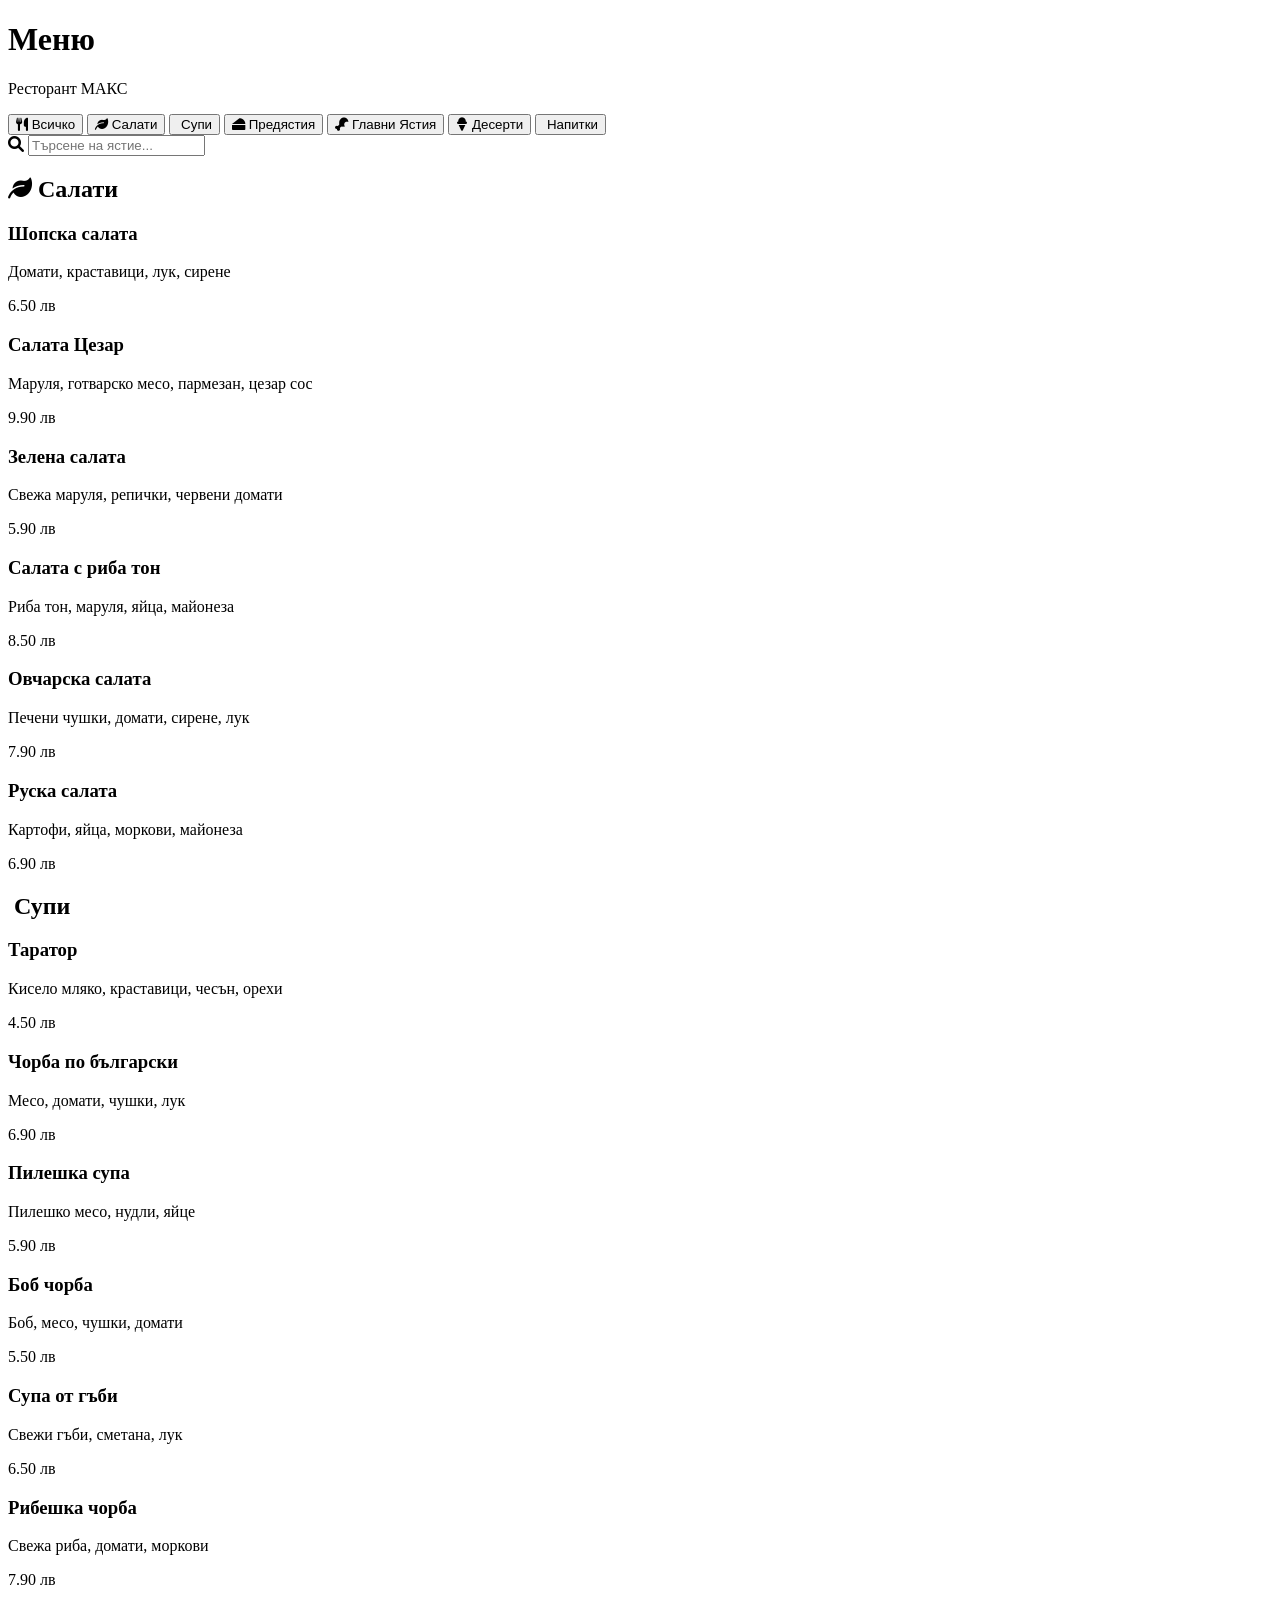
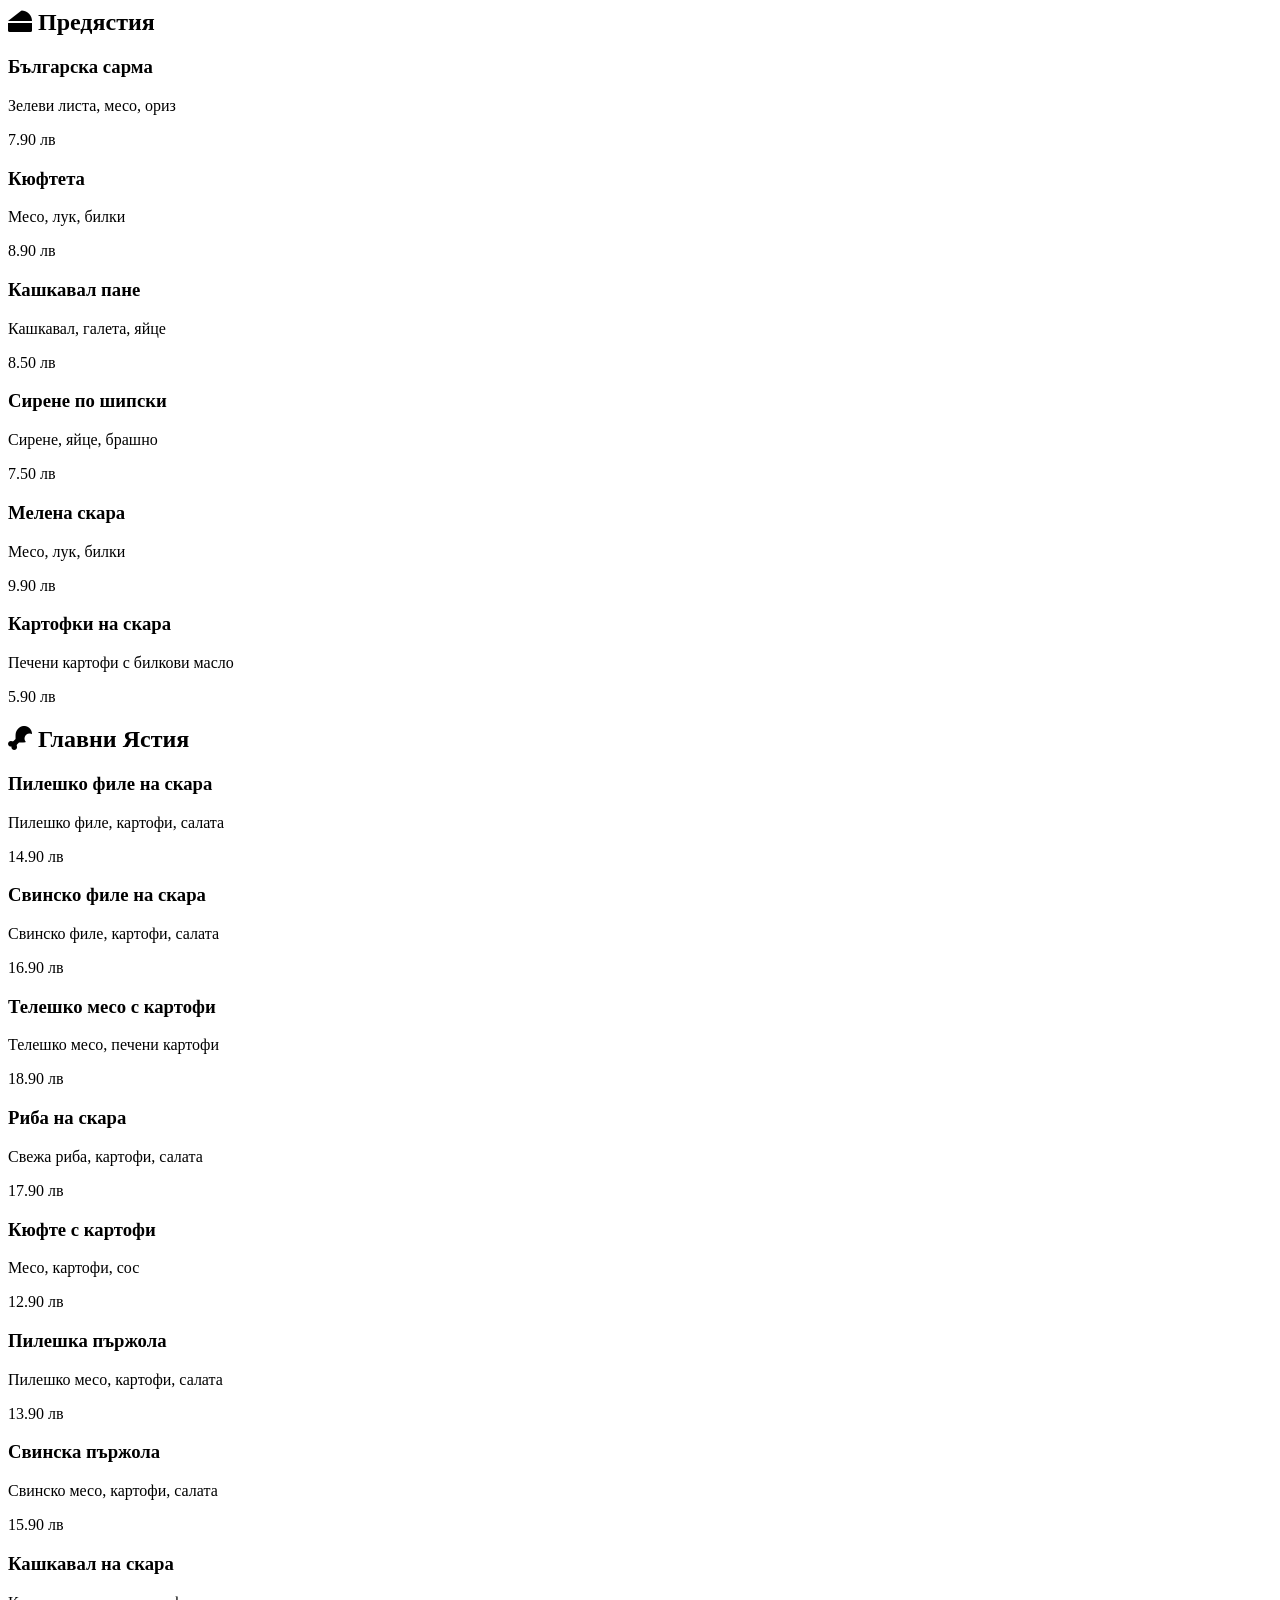
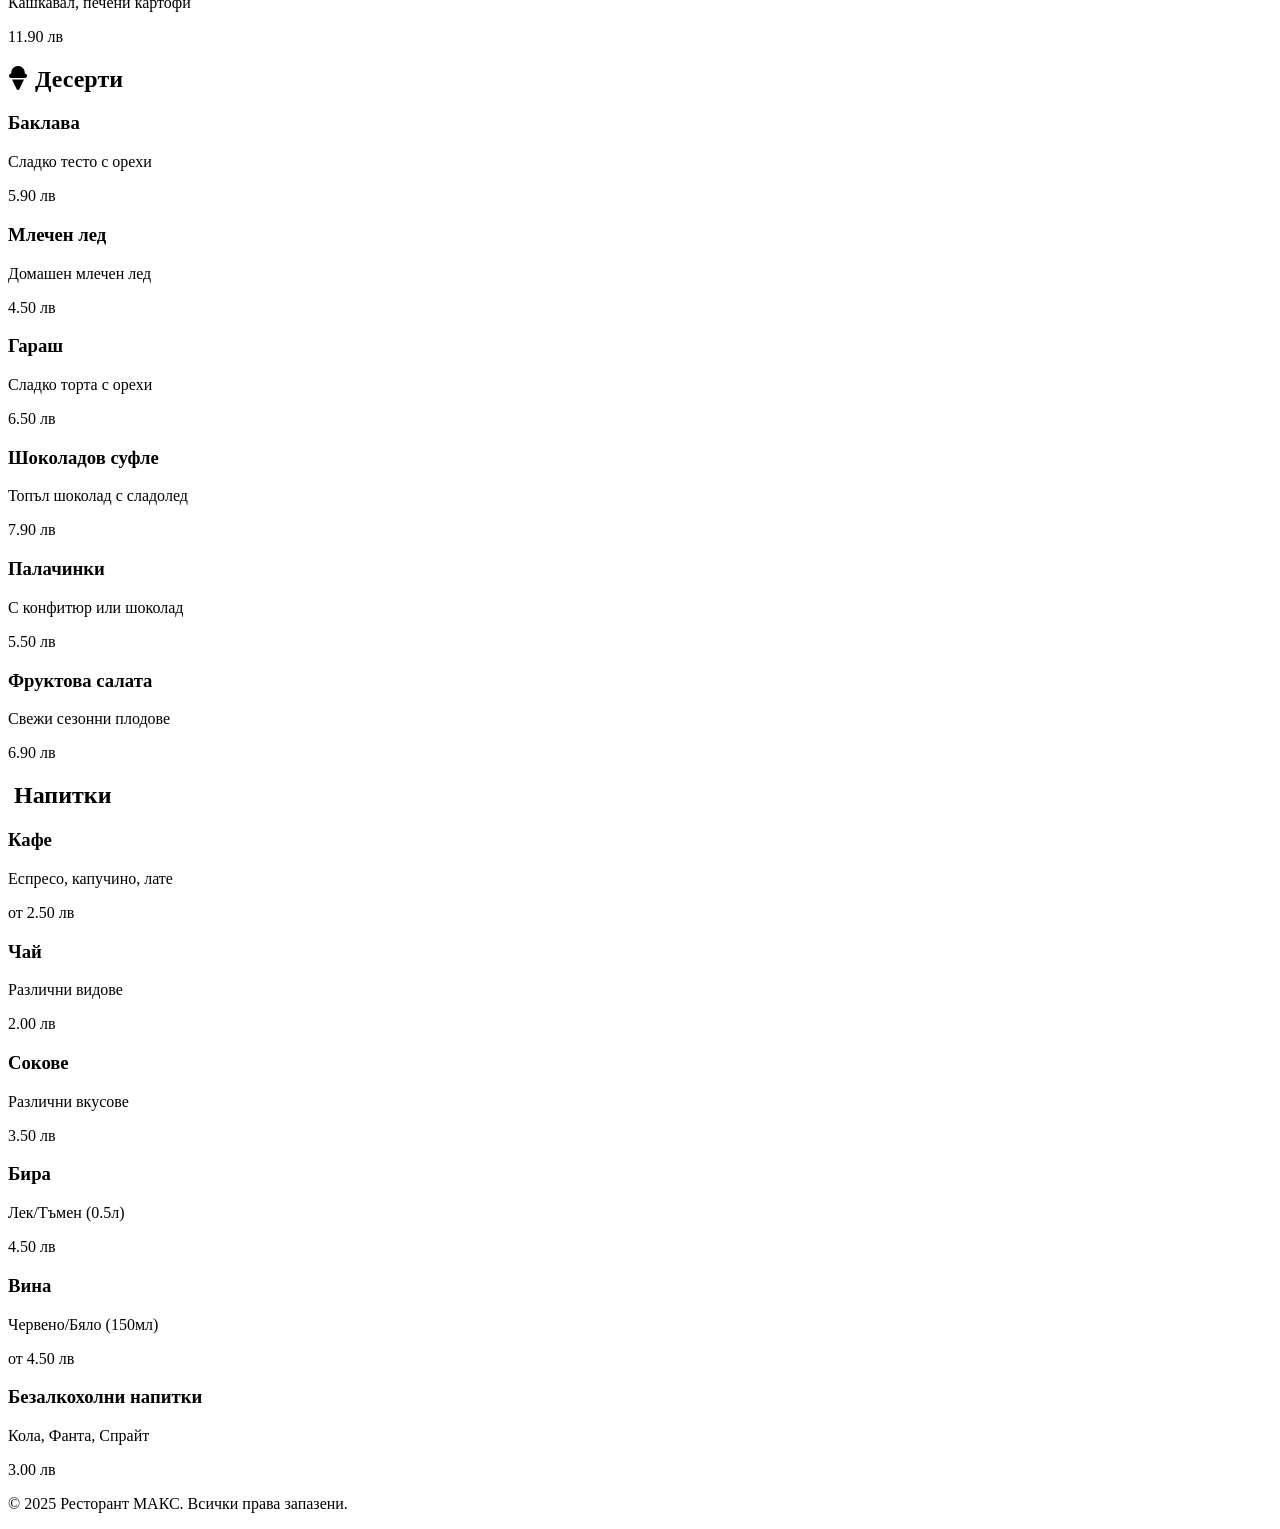
==== menu.html @ 58331015 "Add files via upload" ====
<!DOCTYPE html>
<html lang="bg">
<head>
    <meta charset="utf-8">
    <meta http-equiv="X-UA-Compatible" content="IE=edge">
    <meta name="viewport" content="width=device-width, initial-scale=1.0">
    <title>Меню - Ресторант МАКС</title>
    <meta name="description" content="Пълно меню на Ресторант МАКС - вкусни ястия, салати, супи, главни ястия, десерти и напитки">
    <meta name="author" content="Ресторант МАКС" />
    
    <!-- Font Awesome for icons -->
    <link rel="stylesheet" href="https://cdnjs.cloudflare.com/ajax/libs/font-awesome/6.0.0/css/all.min.css" integrity="sha512-9usAa10IRO0HhonpyAIVpjrylPvoDwiPUiKdWk5t3PyolY1cOd4DSE0Ga+ri4AuTroPR5aQvXU9xC6qOPnzFeg==" crossorigin="anonymous" referrerpolicy="noopener" />
    
    <!-- Google Fonts -->
    <link rel="preconnect" href="https://fonts.googleapis.com">
    <link rel="preconnect" href="https://fonts.gstatic.com" crossorigin>
    <link href="https://fonts.googleapis.com/css2?family=Open+Sans:wght@300;400;600;700&display=swap" rel="stylesheet">
    
    <!-- Custom CSS -->
    <link rel="stylesheet" href="css/menu.css">
</head>
<body>
    <div class="menu-container">
        <!-- Header -->
        <header class="menu-header">
            <div class="header-content">
                <h1>Меню</h1>
                <p class="restaurant-name">Ресторант МАКС</p>
            </div>
        </header>

        <!-- Menu Filter Tabs -->
        <nav class="menu-tabs">
            <button class="tab-button active" data-category="all">
                <i class="fas fa-utensils"></i> Всичко
            </button>
            <button class="tab-button" data-category="salads">
                <i class="fas fa-leaf"></i> Салати
            </button>
            <button class="tab-button" data-category="soups">
                <i class="fas fa-bowl-food"></i> Супи
            </button>
            <button class="tab-button" data-category="appetizers">
                <i class="fas fa-cheese"></i> Предястия
            </button>
            <button class="tab-button" data-category="main">
                <i class="fas fa-drumstick-bite"></i> Главни Ястия
            </button>
            <button class="tab-button" data-category="desserts">
                <i class="fas fa-ice-cream"></i> Десерти
            </button>
            <button class="tab-button" data-category="drinks">
                <i class="fas fa-glass-water"></i> Напитки
            </button>
        </nav>

        <!-- Search Bar -->
        <div class="search-container">
            <i class="fas fa-search"></i>
            <input type="text" id="searchInput" placeholder="Търсене на ястие..." class="search-input">
        </div>

        <!-- Menu Content -->
        <main class="menu-content">
            <!-- Salads Section -->
            <section class="menu-section" data-category="salads">
                <div class="section-header">
                    <h2><i class="fas fa-leaf"></i> Салати</h2>
                    <div class="section-line"></div>
                </div>
                <div class="dishes-grid">
                    <div class="dish-card">
                        <div class="dish-info">
                            <h3 class="dish-name">Шопска салата</h3>
                            <p class="dish-description">Домати, краставици, лук, сирене</p>
                        </div>
                        <div class="dish-price">6.50 лв</div>
                    </div>
                    <div class="dish-card">
                        <div class="dish-info">
                            <h3 class="dish-name">Салата Цезар</h3>
                            <p class="dish-description">Маруля, готварско месо, пармезан, цезар сос</p>
                        </div>
                        <div class="dish-price">9.90 лв</div>
                    </div>
                    <div class="dish-card">
                        <div class="dish-info">
                            <h3 class="dish-name">Зелена салата</h3>
                            <p class="dish-description">Свежа маруля, репички, червени домати</p>
                        </div>
                        <div class="dish-price">5.90 лв</div>
                    </div>
                    <div class="dish-card">
                        <div class="dish-info">
                            <h3 class="dish-name">Салата с риба тон</h3>
                            <p class="dish-description">Риба тон, маруля, яйца, майонеза</p>
                        </div>
                        <div class="dish-price">8.50 лв</div>
                    </div>
                    <div class="dish-card">
                        <div class="dish-info">
                            <h3 class="dish-name">Овчарска салата</h3>
                            <p class="dish-description">Печени чушки, домати, сирене, лук</p>
                        </div>
                        <div class="dish-price">7.90 лв</div>
                    </div>
                    <div class="dish-card">
                        <div class="dish-info">
                            <h3 class="dish-name">Руска салата</h3>
                            <p class="dish-description">Картофи, яйца, моркови, майонеза</p>
                        </div>
                        <div class="dish-price">6.90 лв</div>
                    </div>
                </div>
            </section>

            <!-- Soups Section -->
            <section class="menu-section" data-category="soups">
                <div class="section-header">
                    <h2><i class="fas fa-bowl-food"></i> Супи</h2>
                    <div class="section-line"></div>
                </div>
                <div class="dishes-grid">
                    <div class="dish-card">
                        <div class="dish-info">
                            <h3 class="dish-name">Таратор</h3>
                            <p class="dish-description">Кисело мляко, краставици, чесън, орехи</p>
                        </div>
                        <div class="dish-price">4.50 лв</div>
                    </div>
                    <div class="dish-card">
                        <div class="dish-info">
                            <h3 class="dish-name">Чорба по български</h3>
                            <p class="dish-description">Месо, домати, чушки, лук</p>
                        </div>
                        <div class="dish-price">6.90 лв</div>
                    </div>
                    <div class="dish-card">
                        <div class="dish-info">
                            <h3 class="dish-name">Пилешка супа</h3>
                            <p class="dish-description">Пилешко месо, нудли, яйце</p>
                        </div>
                        <div class="dish-price">5.90 лв</div>
                    </div>
                    <div class="dish-card">
                        <div class="dish-info">
                            <h3 class="dish-name">Боб чорба</h3>
                            <p class="dish-description">Боб, месо, чушки, домати</p>
                        </div>
                        <div class="dish-price">5.50 лв</div>
                    </div>
                    <div class="dish-card">
                        <div class="dish-info">
                            <h3 class="dish-name">Супа от гъби</h3>
                            <p class="dish-description">Свежи гъби, сметана, лук</p>
                        </div>
                        <div class="dish-price">6.50 лв</div>
                    </div>
                    <div class="dish-card">
                        <div class="dish-info">
                            <h3 class="dish-name">Рибешка чорба</h3>
                            <p class="dish-description">Свежа риба, домати, моркови</p>
                        </div>
                        <div class="dish-price">7.90 лв</div>
                    </div>
                </div>
            </section>

            <!-- Appetizers Section -->
            <section class="menu-section" data-category="appetizers">
                <div class="section-header">
                    <h2><i class="fas fa-cheese"></i> Предястия</h2>
                    <div class="section-line"></div>
                </div>
                <div class="dishes-grid">
                    <div class="dish-card">
                        <div class="dish-info">
                            <h3 class="dish-name">Българска сарма</h3>
                            <p class="dish-description">Зелеви листа, месо, ориз</p>
                        </div>
                        <div class="dish-price">7.90 лв</div>
                    </div>
                    <div class="dish-card">
                        <div class="dish-info">
                            <h3 class="dish-name">Кюфтета</h3>
                            <p class="dish-description">Месо, лук, билки</p>
                        </div>
                        <div class="dish-price">8.90 лв</div>
                    </div>
                    <div class="dish-card">
                        <div class="dish-info">
                            <h3 class="dish-name">Кашкавал пане</h3>
                            <p class="dish-description">Кашкавал, галета, яйце</p>
                        </div>
                        <div class="dish-price">8.50 лв</div>
                    </div>
                    <div class="dish-card">
                        <div class="dish-info">
                            <h3 class="dish-name">Сирене по шипски</h3>
                            <p class="dish-description">Сирене, яйце, брашно</p>
                        </div>
                        <div class="dish-price">7.50 лв</div>
                    </div>
                    <div class="dish-card">
                        <div class="dish-info">
                            <h3 class="dish-name">Мелена скара</h3>
                            <p class="dish-description">Месо, лук, билки</p>
                        </div>
                        <div class="dish-price">9.90 лв</div>
                    </div>
                    <div class="dish-card">
                        <div class="dish-info">
                            <h3 class="dish-name">Картофки на скара</h3>
                            <p class="dish-description">Печени картофи с билкови масло</p>
                        </div>
                        <div class="dish-price">5.90 лв</div>
                    </div>
                </div>
            </section>

            <!-- Main Dishes Section -->
            <section class="menu-section" data-category="main">
                <div class="section-header">
                    <h2><i class="fas fa-drumstick-bite"></i> Главни Ястия</h2>
                    <div class="section-line"></div>
                </div>
                <div class="dishes-grid">
                    <div class="dish-card">
                        <div class="dish-info">
                            <h3 class="dish-name">Пилешко филе на скара</h3>
                            <p class="dish-description">Пилешко филе, картофи, салата</p>
                        </div>
                        <div class="dish-price">14.90 лв</div>
                    </div>
                    <div class="dish-card">
                        <div class="dish-info">
                            <h3 class="dish-name">Свинско филе на скара</h3>
                            <p class="dish-description">Свинско филе, картофи, салата</p>
                        </div>
                        <div class="dish-price">16.90 лв</div>
                    </div>
                    <div class="dish-card">
                        <div class="dish-info">
                            <h3 class="dish-name">Телешко месо с картофи</h3>
                            <p class="dish-description">Телешко месо, печени картофи</p>
                        </div>
                        <div class="dish-price">18.90 лв</div>
                    </div>
                    <div class="dish-card">
                        <div class="dish-info">
                            <h3 class="dish-name">Риба на скара</h3>
                            <p class="dish-description">Свежа риба, картофи, салата</p>
                        </div>
                        <div class="dish-price">17.90 лв</div>
                    </div>
                    <div class="dish-card">
                        <div class="dish-info">
                            <h3 class="dish-name">Кюфте с картофи</h3>
                            <p class="dish-description">Месо, картофи, сос</p>
                        </div>
                        <div class="dish-price">12.90 лв</div>
                    </div>
                    <div class="dish-card">
                        <div class="dish-info">
                            <h3 class="dish-name">Пилешка пържола</h3>
                            <p class="dish-description">Пилешко месо, картофи, салата</p>
                        </div>
                        <div class="dish-price">13.90 лв</div>
                    </div>
                    <div class="dish-card">
                        <div class="dish-info">
                            <h3 class="dish-name">Свинска пържола</h3>
                            <p class="dish-description">Свинско месо, картофи, салата</p>
                        </div>
                        <div class="dish-price">15.90 лв</div>
                    </div>
                    <div class="dish-card">
                        <div class="dish-info">
                            <h3 class="dish-name">Кашкавал на скара</h3>
                            <p class="dish-description">Кашкавал, печени картофи</p>
                        </div>
                        <div class="dish-price">11.90 лв</div>
                    </div>
                </div>
            </section>

            <!-- Desserts Section -->
            <section class="menu-section" data-category="desserts">
                <div class="section-header">
                    <h2><i class="fas fa-ice-cream"></i> Десерти</h2>
                    <div class="section-line"></div>
                </div>
                <div class="dishes-grid">
                    <div class="dish-card">
                        <div class="dish-info">
                            <h3 class="dish-name">Баклава</h3>
                            <p class="dish-description">Сладко тесто с орехи</p>
                        </div>
                        <div class="dish-price">5.90 лв</div>
                    </div>
                    <div class="dish-card">
                        <div class="dish-info">
                            <h3 class="dish-name">Млечен лед</h3>
                            <p class="dish-description">Домашен млечен лед</p>
                        </div>
                        <div class="dish-price">4.50 лв</div>
                    </div>
                    <div class="dish-card">
                        <div class="dish-info">
                            <h3 class="dish-name">Гараш</h3>
                            <p class="dish-description">Сладко торта с орехи</p>
                        </div>
                        <div class="dish-price">6.50 лв</div>
                    </div>
                    <div class="dish-card">
                        <div class="dish-info">
                            <h3 class="dish-name">Шоколадов суфле</h3>
                            <p class="dish-description">Топъл шоколад с сладолед</p>
                        </div>
                        <div class="dish-price">7.90 лв</div>
                    </div>
                    <div class="dish-card">
                        <div class="dish-info">
                            <h3 class="dish-name">Палачинки</h3>
                            <p class="dish-description">С конфитюр или шоколад</p>
                        </div>
                        <div class="dish-price">5.50 лв</div>
                    </div>
                    <div class="dish-card">
                        <div class="dish-info">
                            <h3 class="dish-name">Фруктова салата</h3>
                            <p class="dish-description">Свежи сезонни плодове</p>
                        </div>
                        <div class="dish-price">6.90 лв</div>
                    </div>
                </div>
            </section>

            <!-- Drinks Section -->
            <section class="menu-section" data-category="drinks">
                <div class="section-header">
                    <h2><i class="fas fa-glass-water"></i> Напитки</h2>
                    <div class="section-line"></div>
                </div>
                <div class="dishes-grid">
                    <div class="dish-card">
                        <div class="dish-info">
                            <h3 class="dish-name">Кафе</h3>
                            <p class="dish-description">Еспресо, капучино, лате</p>
                        </div>
                        <div class="dish-price">от 2.50 лв</div>
                    </div>
                    <div class="dish-card">
                        <div class="dish-info">
                            <h3 class="dish-name">Чай</h3>
                            <p class="dish-description">Различни видове</p>
                        </div>
                        <div class="dish-price">2.00 лв</div>
                    </div>
                    <div class="dish-card">
                        <div class="dish-info">
                            <h3 class="dish-name">Сокове</h3>
                            <p class="dish-description">Различни вкусове</p>
                        </div>
                        <div class="dish-price">3.50 лв</div>
                    </div>
                    <div class="dish-card">
                        <div class="dish-info">
                            <h3 class="dish-name">Бира</h3>
                            <p class="dish-description">Лек/Тъмен (0.5л)</p>
                        </div>
                        <div class="dish-price">4.50 лв</div>
                    </div>
                    <div class="dish-card">
                        <div class="dish-info">
                            <h3 class="dish-name">Вина</h3>
                            <p class="dish-description">Червено/Бяло (150мл)</p>
                        </div>
                        <div class="dish-price">от 4.50 лв</div>
                    </div>
                    <div class="dish-card">
                        <div class="dish-info">
                            <h3 class="dish-name">Безалкохолни напитки</h3>
                            <p class="dish-description">Кола, Фанта, Спрайт</p>
                        </div>
                        <div class="dish-price">3.00 лв</div>
                    </div>
                </div>
            </section>
        </main>

        <!-- Footer -->
        <footer class="menu-footer">
            <p>&copy; <span id="copyright-year">2025</span> Ресторант МАКС. Всички права запазени.</p>
        </footer>
    </div>

    <!-- JavaScript -->
    <script src="js/menu.js"></script>
</body>
</html>
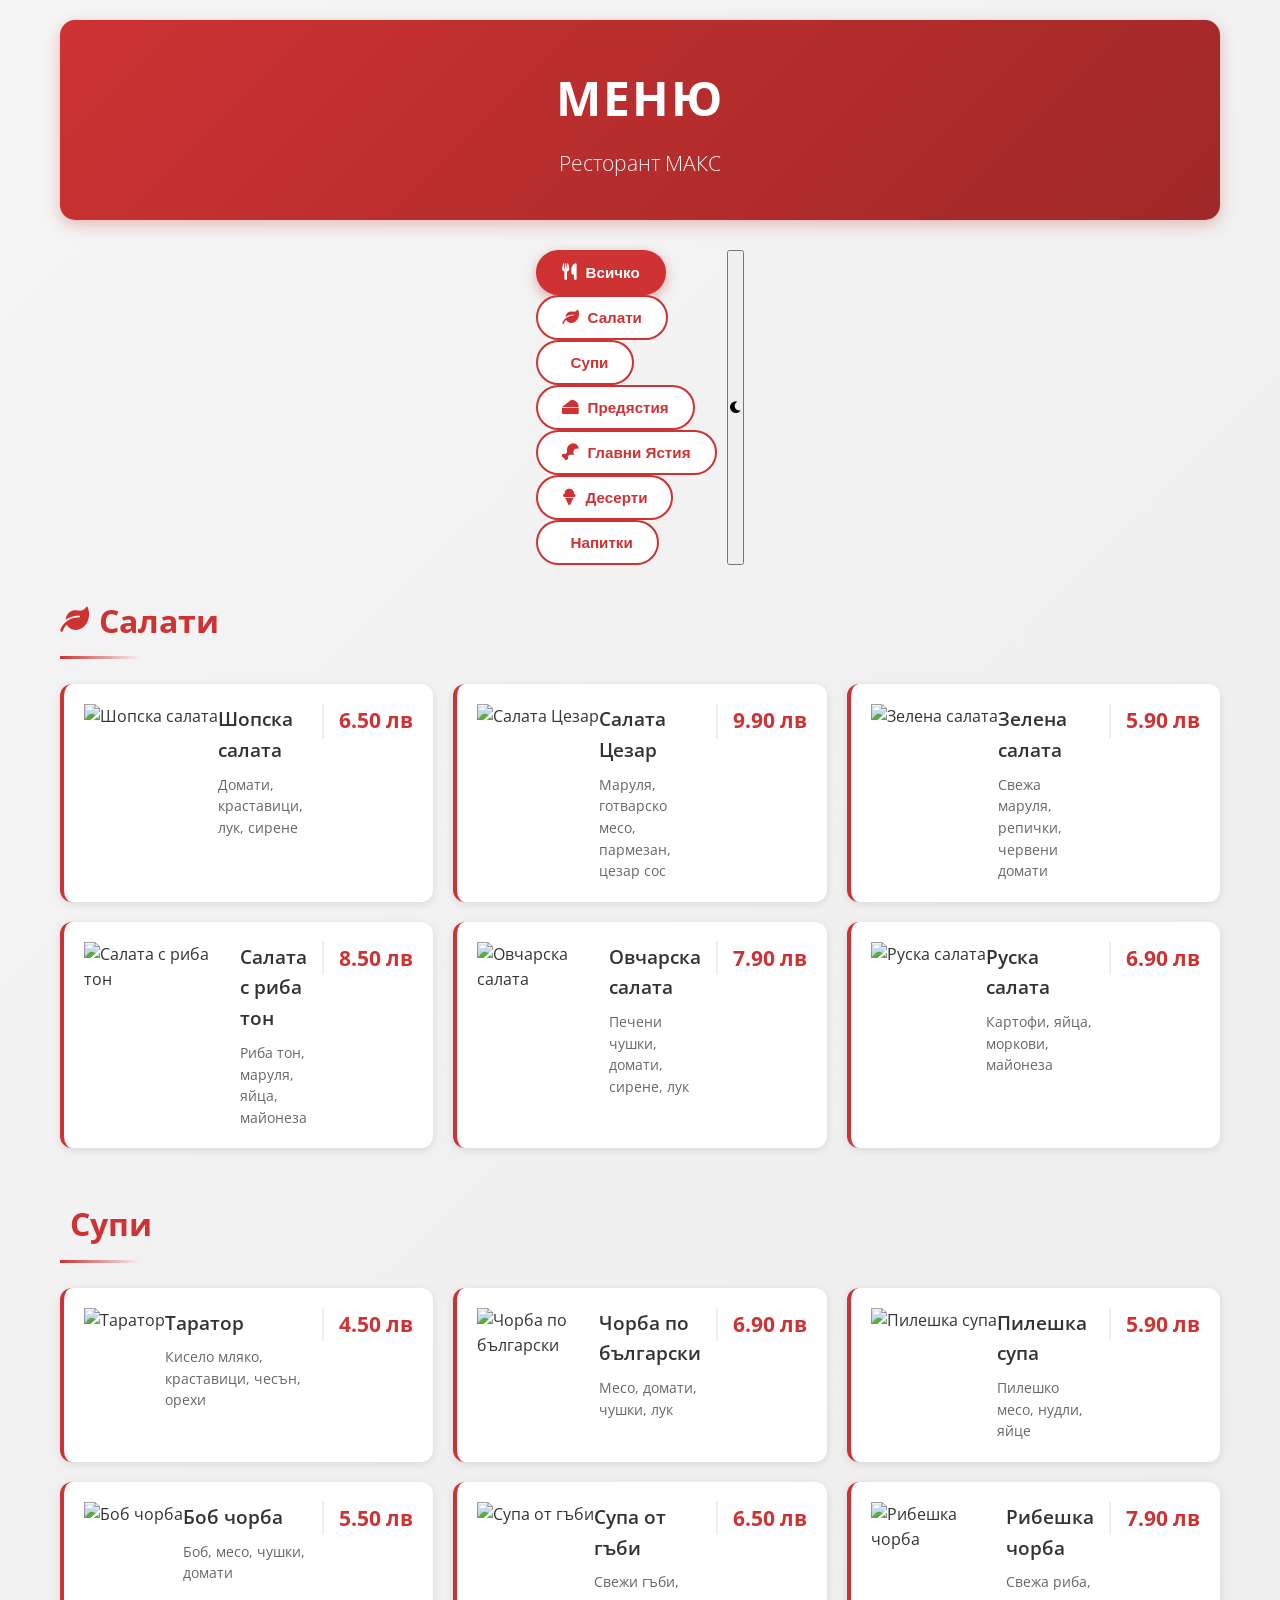
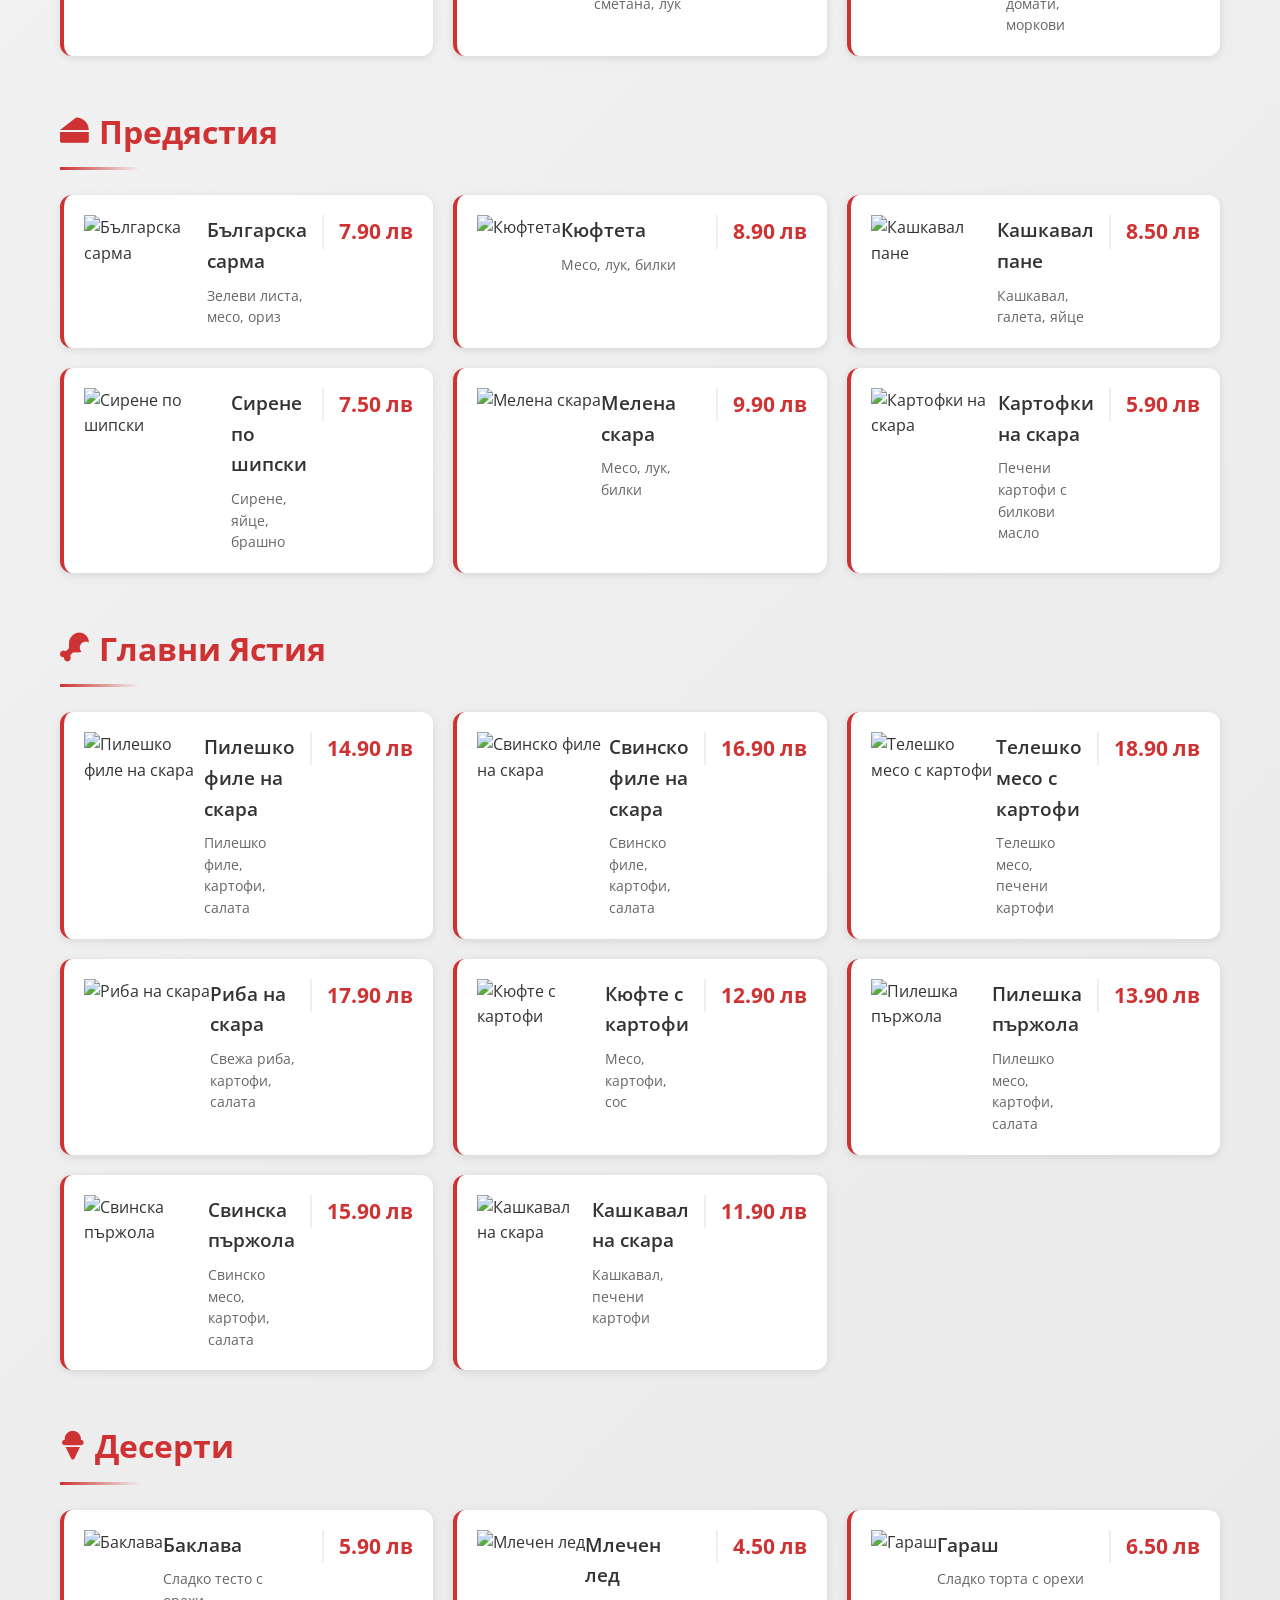
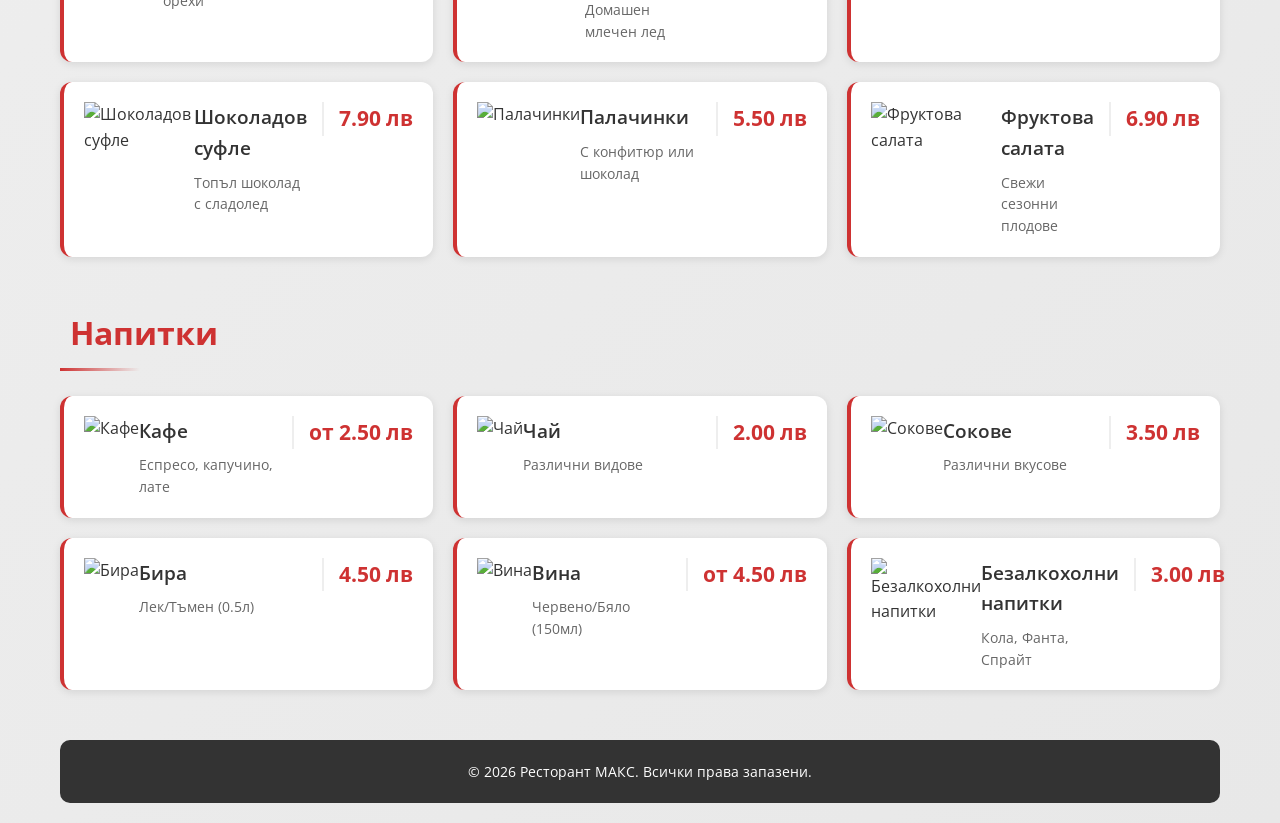
==== commit 1d25d3b9: "Add files via upload" ====
--- a/menu.html
+++ b/menu.html
@@ -14,7 +14,7 @@
     <!-- Google Fonts -->
     <link rel="preconnect" href="https://fonts.googleapis.com">
     <link rel="preconnect" href="https://fonts.gstatic.com" crossorigin>
-    <link href="https://fonts.googleapis.com/css2?family=Open+Sans:wght@300;400;600;700&display=swap" rel="stylesheet">
+    <link href="https://fonts.googleapis.com/css2?family=Playfair+Display:wght@400;600;700;800&family=Open+Sans:wght@300;400;600;700&display=swap" rel="stylesheet">
     
     <!-- Custom CSS -->
     <link rel="stylesheet" href="css/menu.css">
@@ -30,35 +30,34 @@
         </header>
 
         <!-- Menu Filter Tabs -->
-        <nav class="menu-tabs">
-            <button class="tab-button active" data-category="all">
-                <i class="fas fa-utensils"></i> Всичко
-            </button>
-            <button class="tab-button" data-category="salads">
-                <i class="fas fa-leaf"></i> Салати
-            </button>
-            <button class="tab-button" data-category="soups">
-                <i class="fas fa-bowl-food"></i> Супи
-            </button>
-            <button class="tab-button" data-category="appetizers">
-                <i class="fas fa-cheese"></i> Предястия
-            </button>
-            <button class="tab-button" data-category="main">
-                <i class="fas fa-drumstick-bite"></i> Главни Ястия
-            </button>
-            <button class="tab-button" data-category="desserts">
-                <i class="fas fa-ice-cream"></i> Десерти
-            </button>
-            <button class="tab-button" data-category="drinks">
-                <i class="fas fa-glass-water"></i> Напитки
+        <nav class="menu-tabs" id="menuTabs">
+            <div class="tabs-wrapper">
+                <button class="tab-button active" data-category="all">
+                    <i class="fas fa-utensils"></i> Всичко
+                </button>
+                <button class="tab-button" data-category="salads">
+                    <i class="fas fa-leaf"></i> Салати
+                </button>
+                <button class="tab-button" data-category="soups">
+                    <i class="fas fa-bowl-food"></i> Супи
+                </button>
+                <button class="tab-button" data-category="appetizers">
+                    <i class="fas fa-cheese"></i> Предястия
+                </button>
+                <button class="tab-button" data-category="main">
+                    <i class="fas fa-drumstick-bite"></i> Главни Ястия
+                </button>
+                <button class="tab-button" data-category="desserts">
+                    <i class="fas fa-ice-cream"></i> Десерти
+                </button>
+                <button class="tab-button" data-category="drinks">
+                    <i class="fas fa-glass-water"></i> Напитки
+                </button>
+            </div>
+            <button id="themeToggle" class="theme-toggle" aria-label="Toggle dark/light mode">
+                <i class="fas fa-moon"></i>
             </button>
         </nav>
-
-        <!-- Search Bar -->
-        <div class="search-container">
-            <i class="fas fa-search"></i>
-            <input type="text" id="searchInput" placeholder="Търсене на ястие..." class="search-input">
-        </div>
 
         <!-- Menu Content -->
         <main class="menu-content">
@@ -70,6 +69,9 @@
                 </div>
                 <div class="dishes-grid">
                     <div class="dish-card">
+                        <div class="dish-image">
+                            <img src="images/menu/salads-shopska-salata.jpg" alt="Шопска салата" loading="lazy" width="400" height="300">
+                        </div>
                         <div class="dish-info">
                             <h3 class="dish-name">Шопска салата</h3>
                             <p class="dish-description">Домати, краставици, лук, сирене</p>
@@ -77,6 +79,9 @@
                         <div class="dish-price">6.50 лв</div>
                     </div>
                     <div class="dish-card">
+                        <div class="dish-image">
+                            <img src="images/menu/salads-cezar-salata.jpg" alt="Салата Цезар" loading="lazy" width="400" height="300">
+                        </div>
                         <div class="dish-info">
                             <h3 class="dish-name">Салата Цезар</h3>
                             <p class="dish-description">Маруля, готварско месо, пармезан, цезар сос</p>
@@ -84,6 +89,9 @@
                         <div class="dish-price">9.90 лв</div>
                     </div>
                     <div class="dish-card">
+                        <div class="dish-image">
+                            <img src="images/menu/salads-zelena-salata.jpg" alt="Зелена салата" loading="lazy" width="400" height="300">
+                        </div>
                         <div class="dish-info">
                             <h3 class="dish-name">Зелена салата</h3>
                             <p class="dish-description">Свежа маруля, репички, червени домати</p>
@@ -91,6 +99,9 @@
                         <div class="dish-price">5.90 лв</div>
                     </div>
                     <div class="dish-card">
+                        <div class="dish-image">
+                            <img src="images/menu/salads-salata-riba-ton.jpg" alt="Салата с риба тон" loading="lazy" width="400" height="300">
+                        </div>
                         <div class="dish-info">
                             <h3 class="dish-name">Салата с риба тон</h3>
                             <p class="dish-description">Риба тон, маруля, яйца, майонеза</p>
@@ -98,6 +109,9 @@
                         <div class="dish-price">8.50 лв</div>
                     </div>
                     <div class="dish-card">
+                        <div class="dish-image">
+                            <img src="images/menu/salads-ovcharska-salata.jpg" alt="Овчарска салата" loading="lazy" width="400" height="300">
+                        </div>
                         <div class="dish-info">
                             <h3 class="dish-name">Овчарска салата</h3>
                             <p class="dish-description">Печени чушки, домати, сирене, лук</p>
@@ -105,6 +119,9 @@
                         <div class="dish-price">7.90 лв</div>
                     </div>
                     <div class="dish-card">
+                        <div class="dish-image">
+                            <img src="images/menu/salads-ruska-salata.jpg" alt="Руска салата" loading="lazy" width="400" height="300">
+                        </div>
                         <div class="dish-info">
                             <h3 class="dish-name">Руска салата</h3>
                             <p class="dish-description">Картофи, яйца, моркови, майонеза</p>
@@ -122,6 +139,9 @@
                 </div>
                 <div class="dishes-grid">
                     <div class="dish-card">
+                        <div class="dish-image">
+                            <img src="images/menu/soups-tarator.jpg" alt="Таратор" loading="lazy" width="400" height="300">
+                        </div>
                         <div class="dish-info">
                             <h3 class="dish-name">Таратор</h3>
                             <p class="dish-description">Кисело мляко, краставици, чесън, орехи</p>
@@ -129,6 +149,9 @@
                         <div class="dish-price">4.50 лв</div>
                     </div>
                     <div class="dish-card">
+                        <div class="dish-image">
+                            <img src="images/menu/soups-chorba-balgarska.jpg" alt="Чорба по български" loading="lazy" width="400" height="300">
+                        </div>
                         <div class="dish-info">
                             <h3 class="dish-name">Чорба по български</h3>
                             <p class="dish-description">Месо, домати, чушки, лук</p>
@@ -136,6 +159,9 @@
                         <div class="dish-price">6.90 лв</div>
                     </div>
                     <div class="dish-card">
+                        <div class="dish-image">
+                            <img src="images/menu/soups-pileshka-supa.jpg" alt="Пилешка супа" loading="lazy" width="400" height="300">
+                        </div>
                         <div class="dish-info">
                             <h3 class="dish-name">Пилешка супа</h3>
                             <p class="dish-description">Пилешко месо, нудли, яйце</p>
@@ -143,6 +169,9 @@
                         <div class="dish-price">5.90 лв</div>
                     </div>
                     <div class="dish-card">
+                        <div class="dish-image">
+                            <img src="images/menu/soups-bob-chorba.jpg" alt="Боб чорба" loading="lazy" width="400" height="300">
+                        </div>
                         <div class="dish-info">
                             <h3 class="dish-name">Боб чорба</h3>
                             <p class="dish-description">Боб, месо, чушки, домати</p>
@@ -150,6 +179,9 @@
                         <div class="dish-price">5.50 лв</div>
                     </div>
                     <div class="dish-card">
+                        <div class="dish-image">
+                            <img src="images/menu/soups-supa-gabi.jpg" alt="Супа от гъби" loading="lazy" width="400" height="300">
+                        </div>
                         <div class="dish-info">
                             <h3 class="dish-name">Супа от гъби</h3>
                             <p class="dish-description">Свежи гъби, сметана, лук</p>
@@ -157,6 +189,9 @@
                         <div class="dish-price">6.50 лв</div>
                     </div>
                     <div class="dish-card">
+                        <div class="dish-image">
+                            <img src="images/menu/soups-ribeshka-chorba.jpg" alt="Рибешка чорба" loading="lazy" width="400" height="300">
+                        </div>
                         <div class="dish-info">
                             <h3 class="dish-name">Рибешка чорба</h3>
                             <p class="dish-description">Свежа риба, домати, моркови</p>
@@ -174,6 +209,9 @@
                 </div>
                 <div class="dishes-grid">
                     <div class="dish-card">
+                        <div class="dish-image">
+                            <img src="images/menu/appetizers-balgarska-sarma.jpg" alt="Българска сарма" loading="lazy" width="400" height="300">
+                        </div>
                         <div class="dish-info">
                             <h3 class="dish-name">Българска сарма</h3>
                             <p class="dish-description">Зелеви листа, месо, ориз</p>
@@ -181,6 +219,9 @@
                         <div class="dish-price">7.90 лв</div>
                     </div>
                     <div class="dish-card">
+                        <div class="dish-image">
+                            <img src="images/menu/appetizers-kyufreta.jpg" alt="Кюфтета" loading="lazy" width="400" height="300">
+                        </div>
                         <div class="dish-info">
                             <h3 class="dish-name">Кюфтета</h3>
                             <p class="dish-description">Месо, лук, билки</p>
@@ -188,6 +229,9 @@
                         <div class="dish-price">8.90 лв</div>
                     </div>
                     <div class="dish-card">
+                        <div class="dish-image">
+                            <img src="images/menu/appetizers-kashkaval-pane.jpg" alt="Кашкавал пане" loading="lazy" width="400" height="300">
+                        </div>
                         <div class="dish-info">
                             <h3 class="dish-name">Кашкавал пане</h3>
                             <p class="dish-description">Кашкавал, галета, яйце</p>
@@ -195,6 +239,9 @@
                         <div class="dish-price">8.50 лв</div>
                     </div>
                     <div class="dish-card">
+                        <div class="dish-image">
+                            <img src="images/menu/appetizers-sirene-shipski.jpg" alt="Сирене по шипски" loading="lazy" width="400" height="300">
+                        </div>
                         <div class="dish-info">
                             <h3 class="dish-name">Сирене по шипски</h3>
                             <p class="dish-description">Сирене, яйце, брашно</p>
@@ -202,6 +249,9 @@
                         <div class="dish-price">7.50 лв</div>
                     </div>
                     <div class="dish-card">
+                        <div class="dish-image">
+                            <img src="images/menu/appetizers-melena-skara.jpg" alt="Мелена скара" loading="lazy" width="400" height="300">
+                        </div>
                         <div class="dish-info">
                             <h3 class="dish-name">Мелена скара</h3>
                             <p class="dish-description">Месо, лук, билки</p>
@@ -209,6 +259,9 @@
                         <div class="dish-price">9.90 лв</div>
                     </div>
                     <div class="dish-card">
+                        <div class="dish-image">
+                            <img src="images/menu/appetizers-kartofki-skara.jpg" alt="Картофки на скара" loading="lazy" width="400" height="300">
+                        </div>
                         <div class="dish-info">
                             <h3 class="dish-name">Картофки на скара</h3>
                             <p class="dish-description">Печени картофи с билкови масло</p>
@@ -226,6 +279,9 @@
                 </div>
                 <div class="dishes-grid">
                     <div class="dish-card">
+                        <div class="dish-image">
+                            <img src="images/menu/main-pileshko-file-skara.jpg" alt="Пилешко филе на скара" loading="lazy" width="400" height="300">
+                        </div>
                         <div class="dish-info">
                             <h3 class="dish-name">Пилешко филе на скара</h3>
                             <p class="dish-description">Пилешко филе, картофи, салата</p>
@@ -233,6 +289,9 @@
                         <div class="dish-price">14.90 лв</div>
                     </div>
                     <div class="dish-card">
+                        <div class="dish-image">
+                            <img src="images/menu/main-svinsko-file-skara.jpg" alt="Свинско филе на скара" loading="lazy" width="400" height="300">
+                        </div>
                         <div class="dish-info">
                             <h3 class="dish-name">Свинско филе на скара</h3>
                             <p class="dish-description">Свинско филе, картофи, салата</p>
@@ -240,6 +299,9 @@
                         <div class="dish-price">16.90 лв</div>
                     </div>
                     <div class="dish-card">
+                        <div class="dish-image">
+                            <img src="images/menu/main-teleshko-meso-kartofi.jpg" alt="Телешко месо с картофи" loading="lazy" width="400" height="300">
+                        </div>
                         <div class="dish-info">
                             <h3 class="dish-name">Телешко месо с картофи</h3>
                             <p class="dish-description">Телешко месо, печени картофи</p>
@@ -247,6 +309,9 @@
                         <div class="dish-price">18.90 лв</div>
                     </div>
                     <div class="dish-card">
+                        <div class="dish-image">
+                            <img src="images/menu/main-riba-skara.jpg" alt="Риба на скара" loading="lazy" width="400" height="300">
+                        </div>
                         <div class="dish-info">
                             <h3 class="dish-name">Риба на скара</h3>
                             <p class="dish-description">Свежа риба, картофи, салата</p>
@@ -254,6 +319,9 @@
                         <div class="dish-price">17.90 лв</div>
                     </div>
                     <div class="dish-card">
+                        <div class="dish-image">
+                            <img src="images/menu/main-kyufte-kartofi.jpg" alt="Кюфте с картофи" loading="lazy" width="400" height="300">
+                        </div>
                         <div class="dish-info">
                             <h3 class="dish-name">Кюфте с картофи</h3>
                             <p class="dish-description">Месо, картофи, сос</p>
@@ -261,6 +329,9 @@
                         <div class="dish-price">12.90 лв</div>
                     </div>
                     <div class="dish-card">
+                        <div class="dish-image">
+                            <img src="images/menu/main-pileshka-parzhola.jpg" alt="Пилешка пържола" loading="lazy" width="400" height="300">
+                        </div>
                         <div class="dish-info">
                             <h3 class="dish-name">Пилешка пържола</h3>
                             <p class="dish-description">Пилешко месо, картофи, салата</p>
@@ -268,6 +339,9 @@
                         <div class="dish-price">13.90 лв</div>
                     </div>
                     <div class="dish-card">
+                        <div class="dish-image">
+                            <img src="images/menu/main-svinska-parzhola.jpg" alt="Свинска пържола" loading="lazy" width="400" height="300">
+                        </div>
                         <div class="dish-info">
                             <h3 class="dish-name">Свинска пържола</h3>
                             <p class="dish-description">Свинско месо, картофи, салата</p>
@@ -275,6 +349,9 @@
                         <div class="dish-price">15.90 лв</div>
                     </div>
                     <div class="dish-card">
+                        <div class="dish-image">
+                            <img src="images/menu/main-kashkaval-skara.jpg" alt="Кашкавал на скара" loading="lazy" width="400" height="300">
+                        </div>
                         <div class="dish-info">
                             <h3 class="dish-name">Кашкавал на скара</h3>
                             <p class="dish-description">Кашкавал, печени картофи</p>
@@ -292,6 +369,9 @@
                 </div>
                 <div class="dishes-grid">
                     <div class="dish-card">
+                        <div class="dish-image">
+                            <img src="images/menu/desserts-baklava.jpg" alt="Баклава" loading="lazy" width="400" height="300">
+                        </div>
                         <div class="dish-info">
                             <h3 class="dish-name">Баклава</h3>
                             <p class="dish-description">Сладко тесто с орехи</p>
@@ -299,6 +379,9 @@
                         <div class="dish-price">5.90 лв</div>
                     </div>
                     <div class="dish-card">
+                        <div class="dish-image">
+                            <img src="images/menu/desserts-mlechen-led.jpg" alt="Млечен лед" loading="lazy" width="400" height="300">
+                        </div>
                         <div class="dish-info">
                             <h3 class="dish-name">Млечен лед</h3>
                             <p class="dish-description">Домашен млечен лед</p>
@@ -306,6 +389,9 @@
                         <div class="dish-price">4.50 лв</div>
                     </div>
                     <div class="dish-card">
+                        <div class="dish-image">
+                            <img src="images/menu/desserts-garash.jpg" alt="Гараш" loading="lazy" width="400" height="300">
+                        </div>
                         <div class="dish-info">
                             <h3 class="dish-name">Гараш</h3>
                             <p class="dish-description">Сладко торта с орехи</p>
@@ -313,6 +399,9 @@
                         <div class="dish-price">6.50 лв</div>
                     </div>
                     <div class="dish-card">
+                        <div class="dish-image">
+                            <img src="images/menu/desserts-shokoladov-sufle.jpg" alt="Шоколадов суфле" loading="lazy" width="400" height="300">
+                        </div>
                         <div class="dish-info">
                             <h3 class="dish-name">Шоколадов суфле</h3>
                             <p class="dish-description">Топъл шоколад с сладолед</p>
@@ -320,6 +409,9 @@
                         <div class="dish-price">7.90 лв</div>
                     </div>
                     <div class="dish-card">
+                        <div class="dish-image">
+                            <img src="images/menu/desserts-palachinki.jpg" alt="Палачинки" loading="lazy" width="400" height="300">
+                        </div>
                         <div class="dish-info">
                             <h3 class="dish-name">Палачинки</h3>
                             <p class="dish-description">С конфитюр или шоколад</p>
@@ -327,6 +419,9 @@
                         <div class="dish-price">5.50 лв</div>
                     </div>
                     <div class="dish-card">
+                        <div class="dish-image">
+                            <img src="images/menu/desserts-fruktova-salata.jpg" alt="Фруктова салата" loading="lazy" width="400" height="300">
+                        </div>
                         <div class="dish-info">
                             <h3 class="dish-name">Фруктова салата</h3>
                             <p class="dish-description">Свежи сезонни плодове</p>
@@ -344,6 +439,9 @@
                 </div>
                 <div class="dishes-grid">
                     <div class="dish-card">
+                        <div class="dish-image">
+                            <img src="images/menu/drinks-kafe.jpg" alt="Кафе" loading="lazy" width="400" height="300">
+                        </div>
                         <div class="dish-info">
                             <h3 class="dish-name">Кафе</h3>
                             <p class="dish-description">Еспресо, капучино, лате</p>
@@ -351,6 +449,9 @@
                         <div class="dish-price">от 2.50 лв</div>
                     </div>
                     <div class="dish-card">
+                        <div class="dish-image">
+                            <img src="images/menu/drinks-chay.jpg" alt="Чай" loading="lazy" width="400" height="300">
+                        </div>
                         <div class="dish-info">
                             <h3 class="dish-name">Чай</h3>
                             <p class="dish-description">Различни видове</p>
@@ -358,6 +459,9 @@
                         <div class="dish-price">2.00 лв</div>
                     </div>
                     <div class="dish-card">
+                        <div class="dish-image">
+                            <img src="images/menu/drinks-sokove.jpg" alt="Сокове" loading="lazy" width="400" height="300">
+                        </div>
                         <div class="dish-info">
                             <h3 class="dish-name">Сокове</h3>
                             <p class="dish-description">Различни вкусове</p>
@@ -365,6 +469,9 @@
                         <div class="dish-price">3.50 лв</div>
                     </div>
                     <div class="dish-card">
+                        <div class="dish-image">
+                            <img src="images/menu/drinks-bira.jpg" alt="Бира" loading="lazy" width="400" height="300">
+                        </div>
                         <div class="dish-info">
                             <h3 class="dish-name">Бира</h3>
                             <p class="dish-description">Лек/Тъмен (0.5л)</p>
@@ -372,6 +479,9 @@
                         <div class="dish-price">4.50 лв</div>
                     </div>
                     <div class="dish-card">
+                        <div class="dish-image">
+                            <img src="images/menu/drinks-vina.jpg" alt="Вина" loading="lazy" width="400" height="300">
+                        </div>
                         <div class="dish-info">
                             <h3 class="dish-name">Вина</h3>
                             <p class="dish-description">Червено/Бяло (150мл)</p>
@@ -379,6 +489,9 @@
                         <div class="dish-price">от 4.50 лв</div>
                     </div>
                     <div class="dish-card">
+                        <div class="dish-image">
+                            <img src="images/menu/drinks-bezalkoholni-napitki.jpg" alt="Безалкохолни напитки" loading="lazy" width="400" height="300">
+                        </div>
                         <div class="dish-info">
                             <h3 class="dish-name">Безалкохолни напитки</h3>
                             <p class="dish-description">Кола, Фанта, Спрайт</p>
--- a/css/menu.css
+++ b/css/menu.css
@@ -0,0 +1,360 @@
+/* ========================================
+   Menu Page Styles
+   ======================================== */
+
+* {
+    margin: 0;
+    padding: 0;
+    box-sizing: border-box;
+}
+
+body {
+    font-family: 'Open Sans', sans-serif;
+    background: linear-gradient(135deg, #f5f5f5 0%, #e8e8e8 100%);
+    color: #333;
+    line-height: 1.6;
+    min-height: 100vh;
+}
+
+.menu-container {
+    max-width: 1200px;
+    margin: 0 auto;
+    padding: 20px;
+}
+
+/* ========================================
+   Header Styles
+   ======================================== */
+
+.menu-header {
+    background: linear-gradient(135deg, #ce3232 0%, #a02828 100%);
+    color: white;
+    padding: 40px 20px;
+    text-align: center;
+    border-radius: 15px;
+    margin-bottom: 30px;
+    box-shadow: 0 5px 15px rgba(206, 50, 50, 0.3);
+}
+
+.menu-header h1 {
+    font-size: 3em;
+    font-weight: 700;
+    margin-bottom: 10px;
+    text-transform: uppercase;
+    letter-spacing: 2px;
+}
+
+.restaurant-name {
+    font-size: 1.3em;
+    font-weight: 300;
+    opacity: 0.95;
+}
+
+/* ========================================
+   Filter Tabs Styles
+   ======================================== */
+
+.menu-tabs {
+    display: flex;
+    flex-wrap: wrap;
+    justify-content: center;
+    gap: 10px;
+    margin-bottom: 30px;
+    padding: 0 10px;
+}
+
+.tab-button {
+    background: white;
+    border: 2px solid #ce3232;
+    color: #ce3232;
+    padding: 12px 24px;
+    border-radius: 25px;
+    cursor: pointer;
+    font-size: 0.95em;
+    font-weight: 600;
+    transition: all 0.3s ease;
+    display: flex;
+    align-items: center;
+    gap: 8px;
+    white-space: nowrap;
+}
+
+.tab-button i {
+    font-size: 1.1em;
+}
+
+.tab-button:hover {
+    background: #ce3232;
+    color: white;
+    transform: translateY(-2px);
+    box-shadow: 0 4px 8px rgba(206, 50, 50, 0.3);
+}
+
+.tab-button.active {
+    background: #ce3232;
+    color: white;
+    box-shadow: 0 4px 12px rgba(206, 50, 50, 0.4);
+}
+
+/* ========================================
+   Search Bar Styles
+   ======================================== */
+
+.search-container {
+    position: relative;
+    max-width: 500px;
+    margin: 0 auto 40px;
+}
+
+.search-container i {
+    position: absolute;
+    left: 15px;
+    top: 50%;
+    transform: translateY(-50%);
+    color: #999;
+    font-size: 1.1em;
+}
+
+.search-input {
+    width: 100%;
+    padding: 15px 15px 15px 45px;
+    border: 2px solid #ddd;
+    border-radius: 30px;
+    font-size: 1em;
+    transition: all 0.3s ease;
+    background: white;
+}
+
+.search-input:focus {
+    outline: none;
+    border-color: #ce3232;
+    box-shadow: 0 0 0 3px rgba(206, 50, 50, 0.1);
+}
+
+/* ========================================
+   Menu Content Styles
+   ======================================== */
+
+.menu-content {
+    margin-bottom: 40px;
+}
+
+.menu-section {
+    margin-bottom: 50px;
+    animation: fadeIn 0.5s ease-in;
+}
+
+.menu-section.hidden {
+    display: none;
+}
+
+@keyframes fadeIn {
+    from {
+        opacity: 0;
+        transform: translateY(20px);
+    }
+    to {
+        opacity: 1;
+        transform: translateY(0);
+    }
+}
+
+.section-header {
+    margin-bottom: 25px;
+}
+
+.section-header h2 {
+    font-size: 2em;
+    color: #ce3232;
+    margin-bottom: 10px;
+    display: flex;
+    align-items: center;
+    gap: 10px;
+}
+
+.section-header h2 i {
+    font-size: 0.9em;
+}
+
+.section-line {
+    height: 3px;
+    width: 80px;
+    background: linear-gradient(to right, #ce3232, transparent);
+    margin-top: 5px;
+}
+
+/* ========================================
+   Dishes Grid Styles
+   ======================================== */
+
+.dishes-grid {
+    display: grid;
+    grid-template-columns: repeat(auto-fill, minmax(300px, 1fr));
+    gap: 20px;
+}
+
+.dish-card {
+    background: white;
+    border-radius: 12px;
+    padding: 20px;
+    display: flex;
+    justify-content: space-between;
+    align-items: flex-start;
+    box-shadow: 0 2px 8px rgba(0, 0, 0, 0.1);
+    transition: all 0.3s ease;
+    border-left: 4px solid #ce3232;
+}
+
+.dish-card:hover {
+    transform: translateY(-5px);
+    box-shadow: 0 5px 15px rgba(206, 50, 50, 0.2);
+    border-left-width: 6px;
+}
+
+.dish-info {
+    flex: 1;
+    padding-right: 15px;
+}
+
+.dish-name {
+    font-size: 1.2em;
+    font-weight: 600;
+    color: #333;
+    margin-bottom: 8px;
+}
+
+.dish-description {
+    font-size: 0.9em;
+    color: #666;
+    line-height: 1.5;
+}
+
+.dish-price {
+    font-size: 1.3em;
+    font-weight: 700;
+    color: #ce3232;
+    white-space: nowrap;
+    padding-left: 15px;
+    border-left: 2px solid #eee;
+}
+
+/* ========================================
+   Footer Styles
+   ======================================== */
+
+.menu-footer {
+    background: #333;
+    color: white;
+    text-align: center;
+    padding: 20px;
+    border-radius: 10px;
+    margin-top: 50px;
+}
+
+.menu-footer p {
+    margin: 0;
+    font-size: 0.9em;
+}
+
+/* ========================================
+   No Results Message
+   ======================================== */
+
+.no-results {
+    text-align: center;
+    padding: 60px 20px;
+    color: #999;
+    font-size: 1.2em;
+}
+
+.no-results i {
+    font-size: 3em;
+    margin-bottom: 20px;
+    display: block;
+    color: #ddd;
+}
+
+/* ========================================
+   Responsive Styles
+   ======================================== */
+
+@media screen and (max-width: 768px) {
+    .menu-header h1 {
+        font-size: 2em;
+    }
+
+    .restaurant-name {
+        font-size: 1.1em;
+    }
+
+    .menu-tabs {
+        justify-content: flex-start;
+        overflow-x: auto;
+        padding-bottom: 10px;
+        -webkit-overflow-scrolling: touch;
+    }
+
+    .tab-button {
+        font-size: 0.85em;
+        padding: 10px 18px;
+    }
+
+    .dishes-grid {
+        grid-template-columns: 1fr;
+        gap: 15px;
+    }
+
+    .dish-card {
+        padding: 15px;
+    }
+
+    .dish-name {
+        font-size: 1.1em;
+    }
+
+    .dish-price {
+        font-size: 1.2em;
+    }
+
+    .section-header h2 {
+        font-size: 1.6em;
+    }
+}
+
+@media screen and (max-width: 480px) {
+    .menu-container {
+        padding: 10px;
+    }
+
+    .menu-header {
+        padding: 30px 15px;
+    }
+
+    .menu-header h1 {
+        font-size: 1.8em;
+    }
+
+    .tab-button {
+        font-size: 0.75em;
+        padding: 8px 15px;
+    }
+
+    .search-input {
+        padding: 12px 12px 12px 40px;
+        font-size: 0.9em;
+    }
+
+    .dish-card {
+        flex-direction: column;
+    }
+
+    .dish-price {
+        border-left: none;
+        border-top: 2px solid #eee;
+        padding-left: 0;
+        padding-top: 10px;
+        margin-top: 10px;
+        width: 100%;
+    }
+}
+
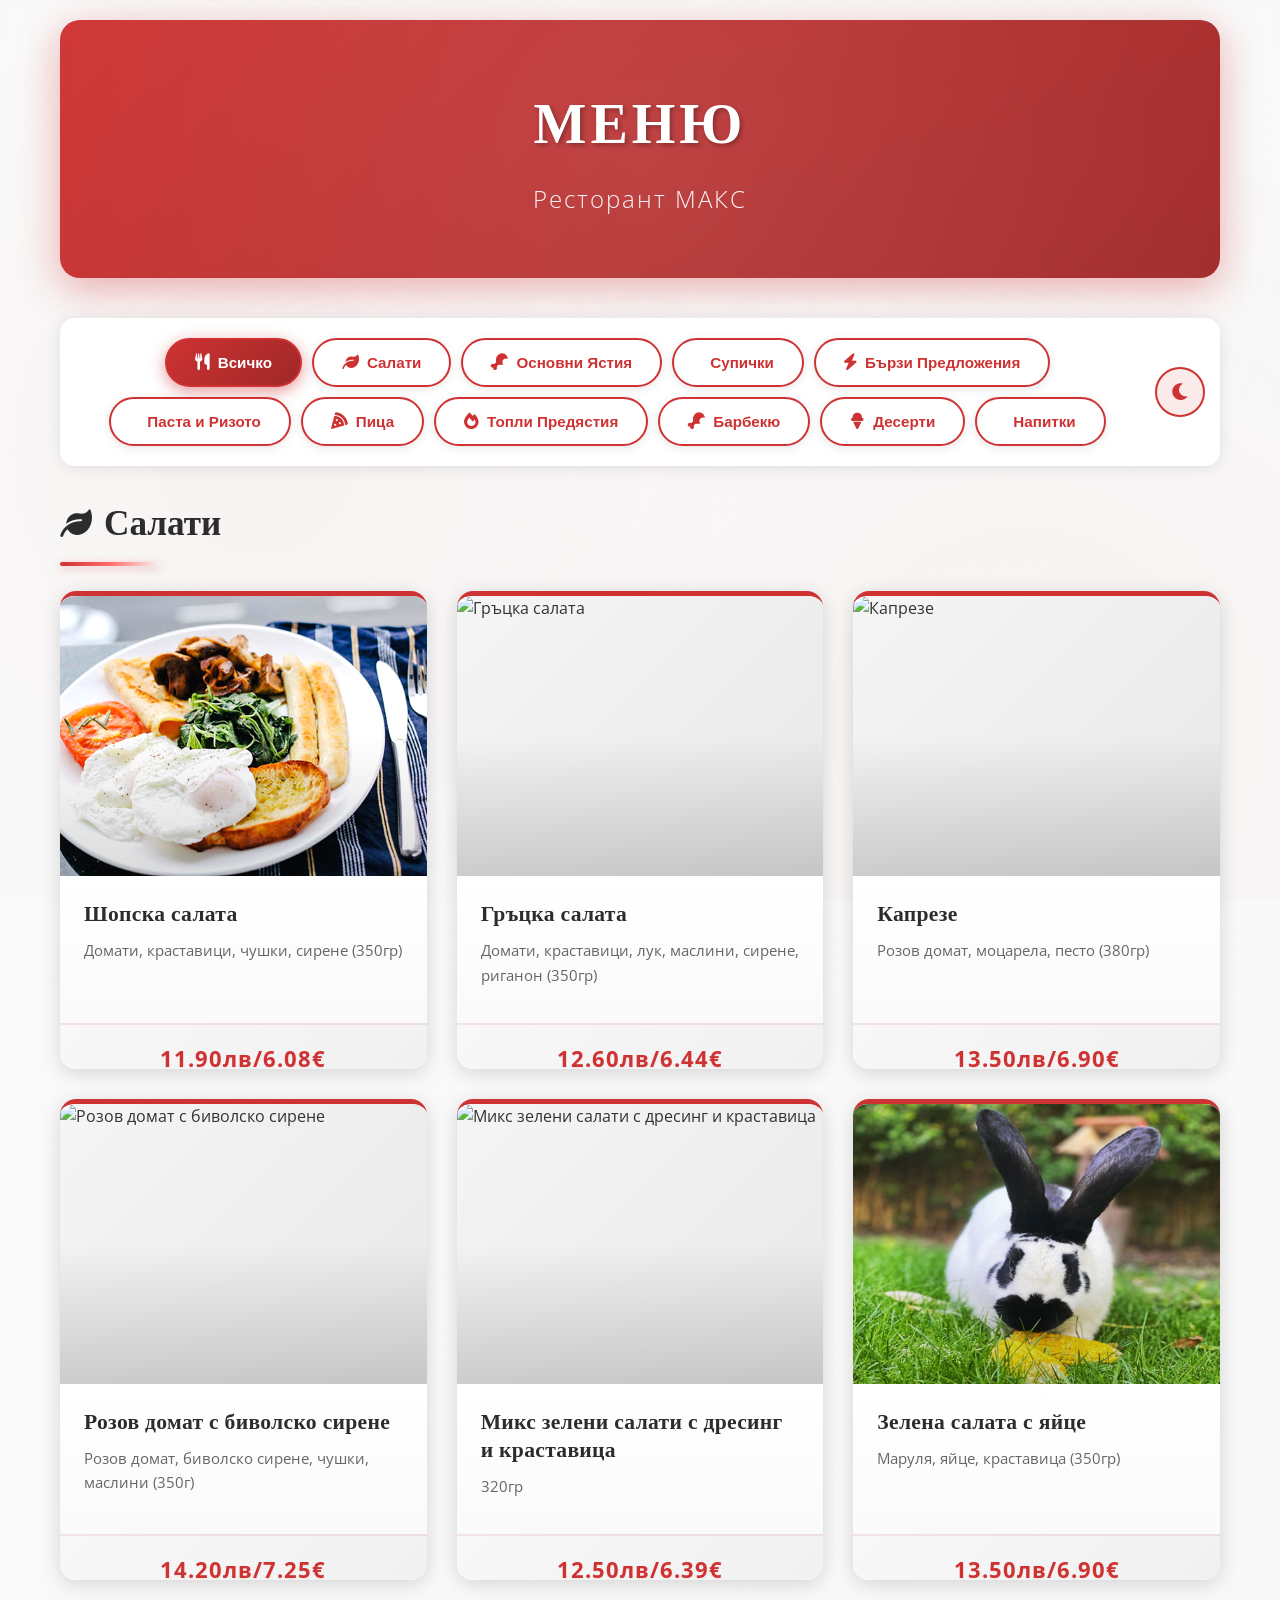
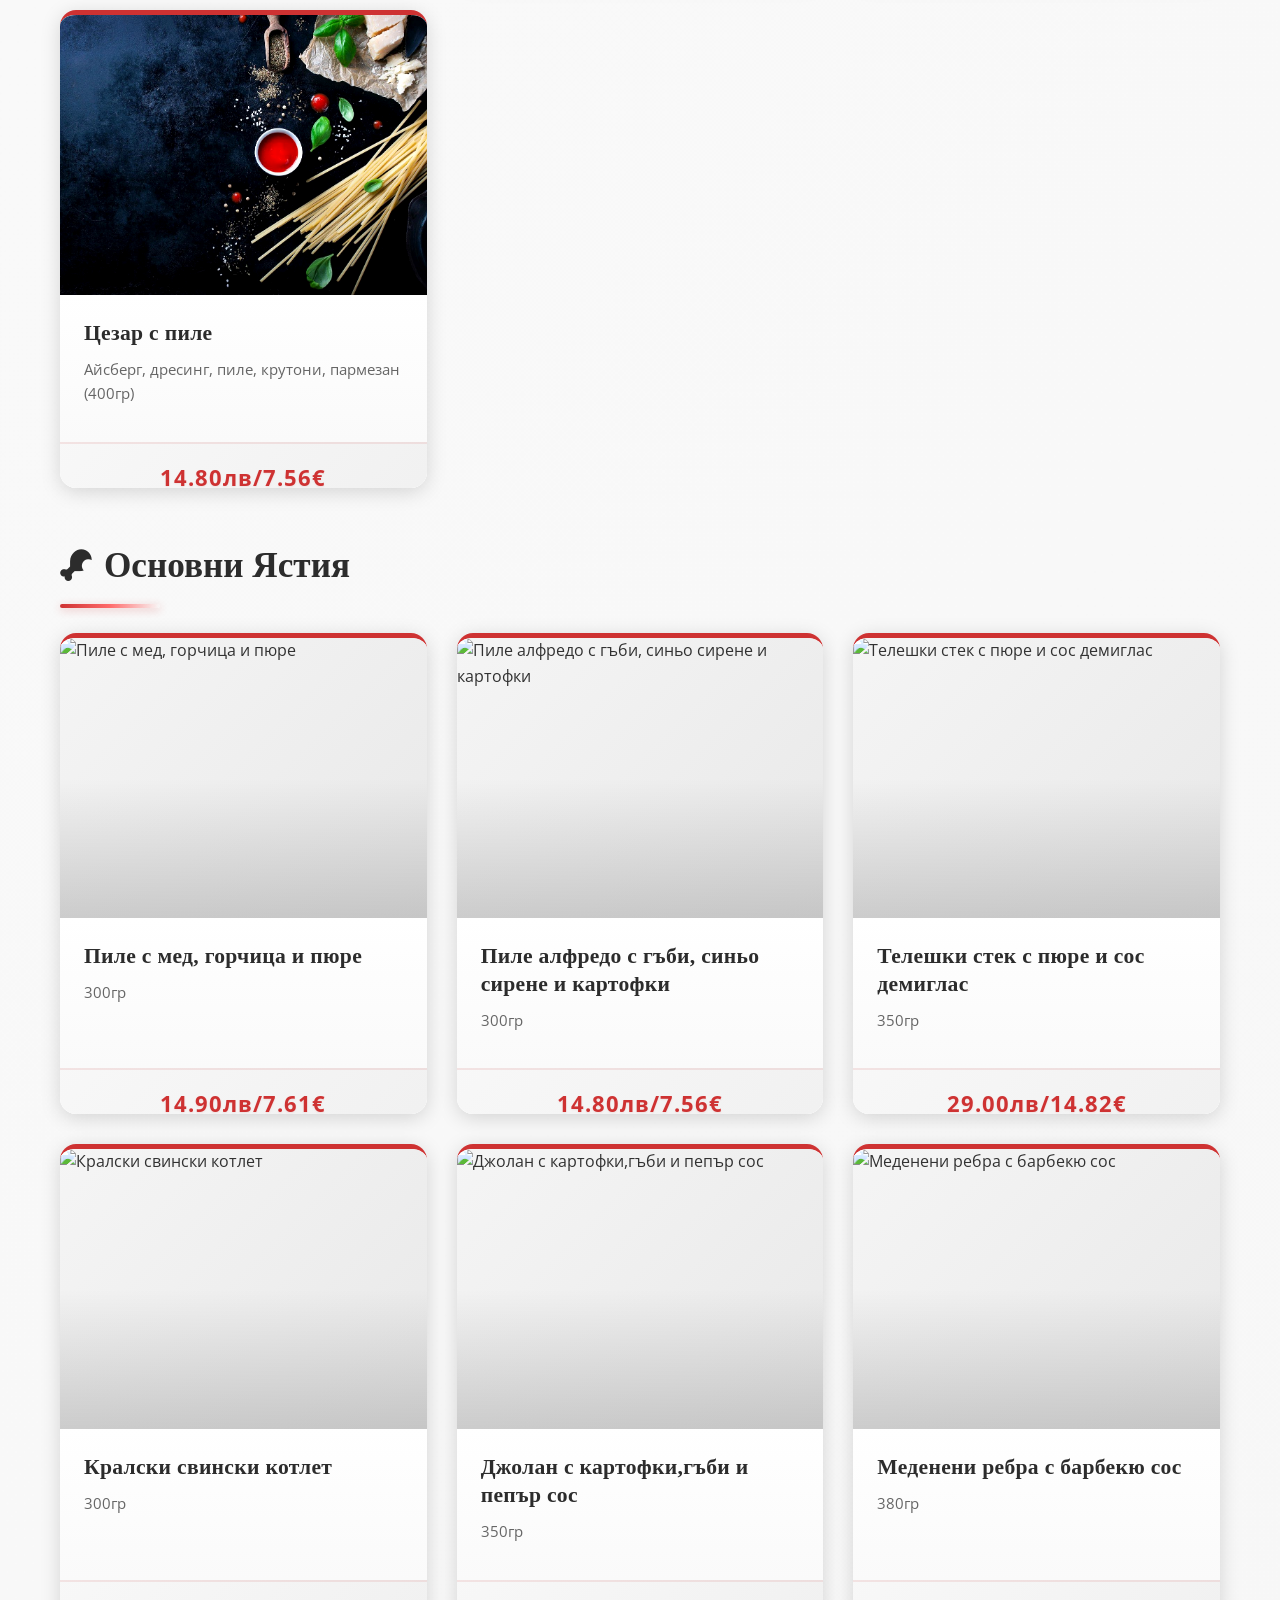
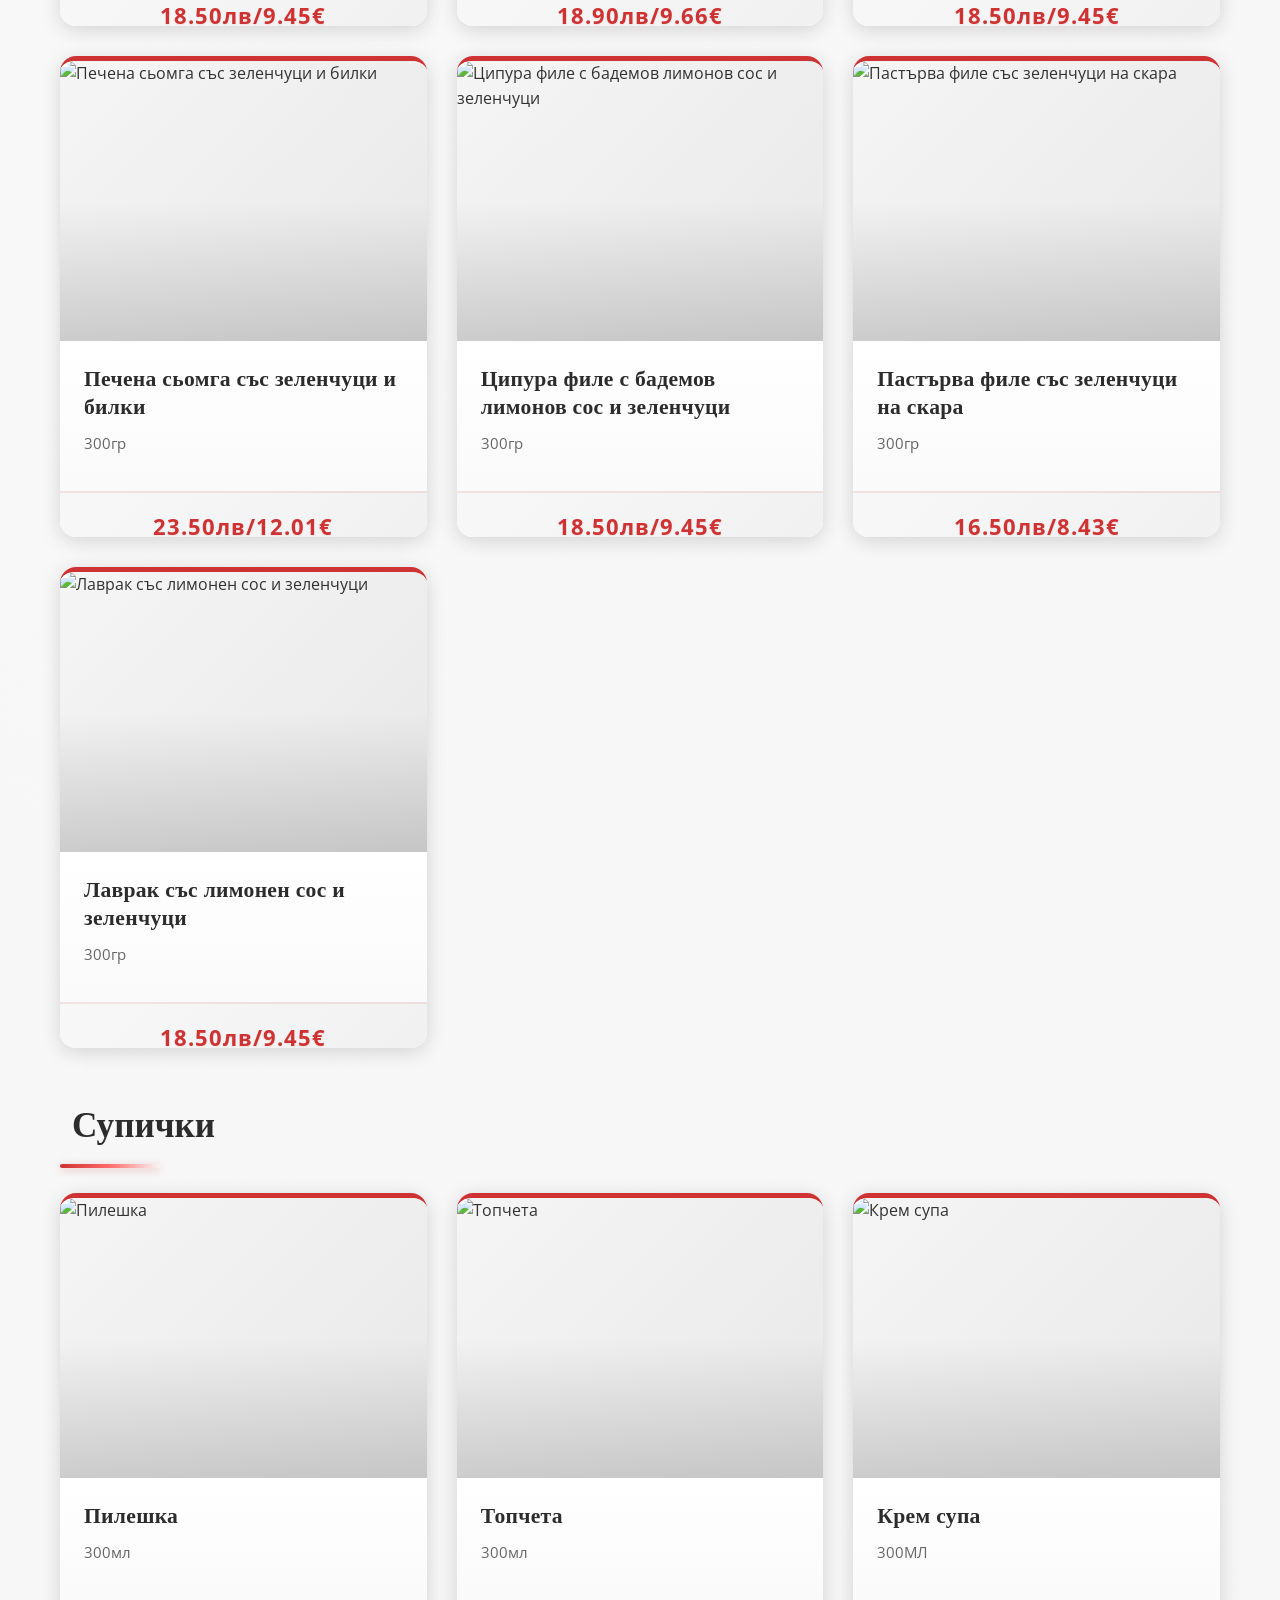
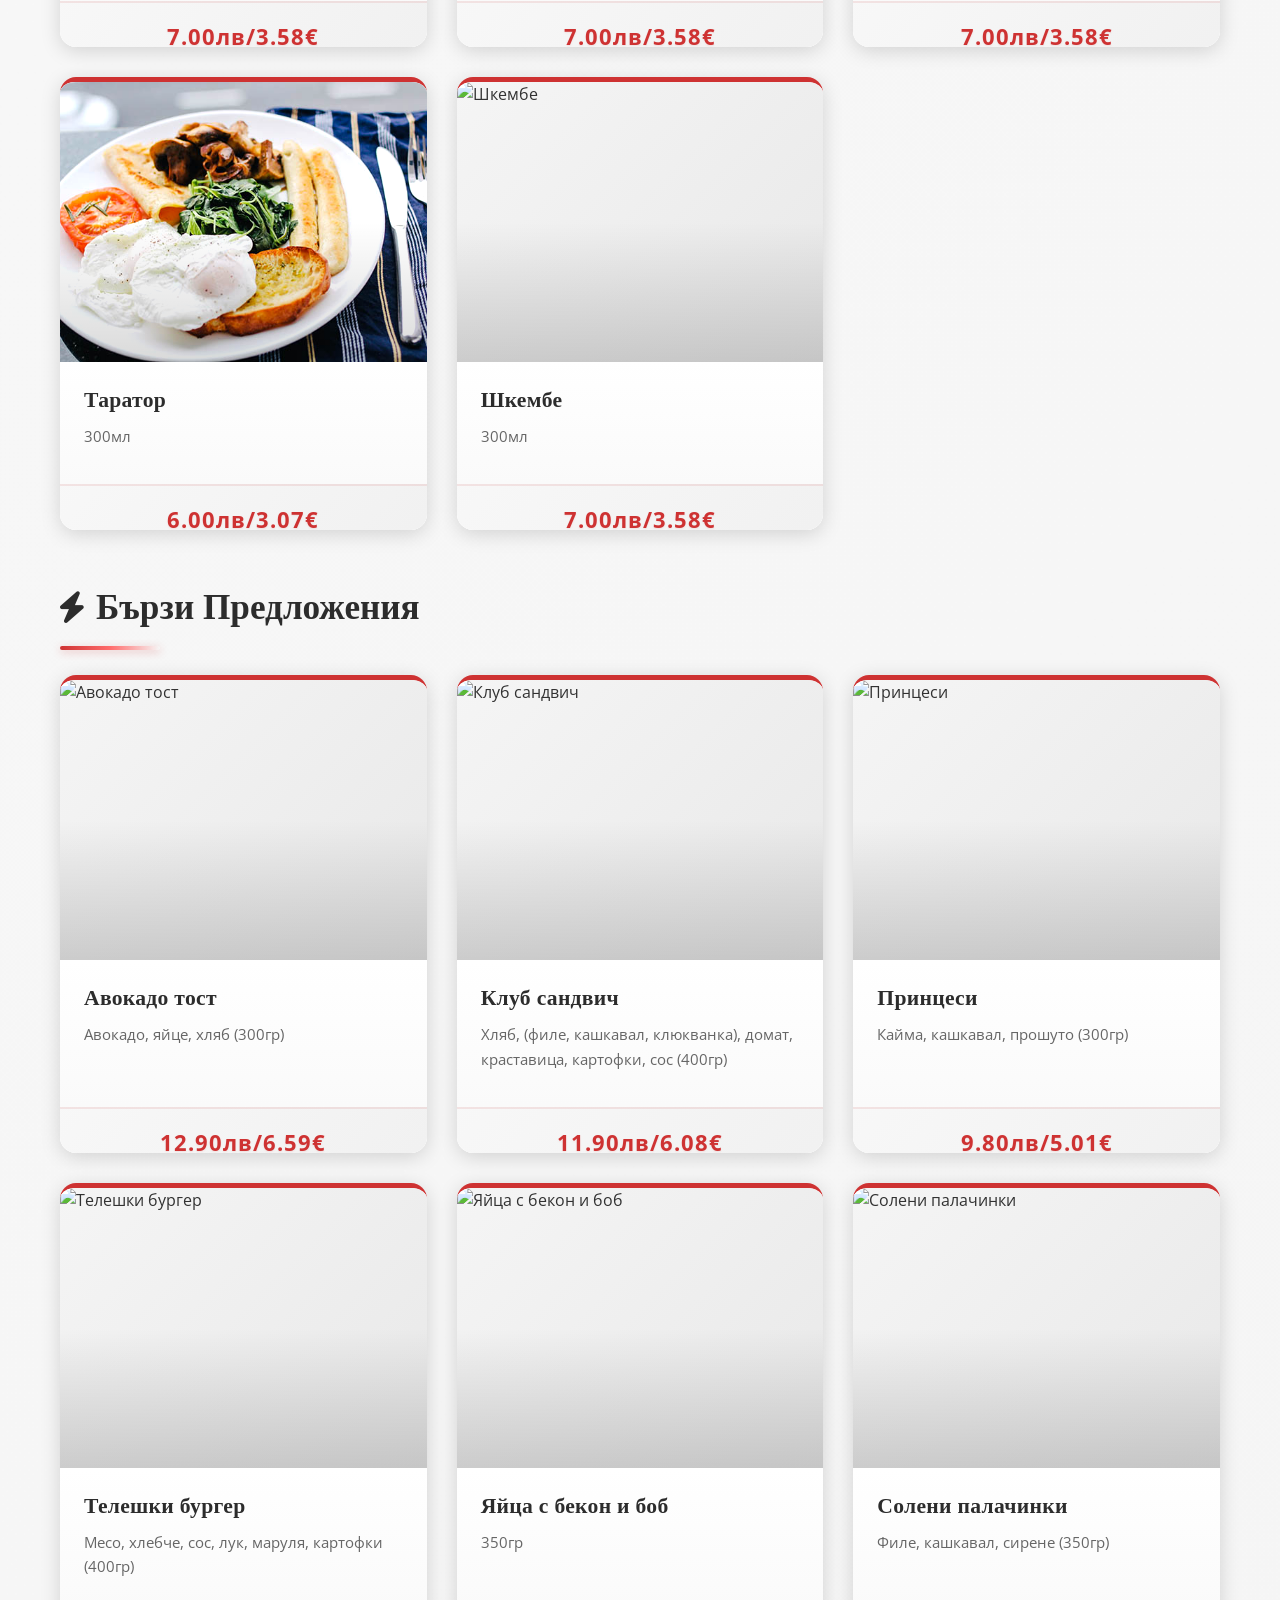
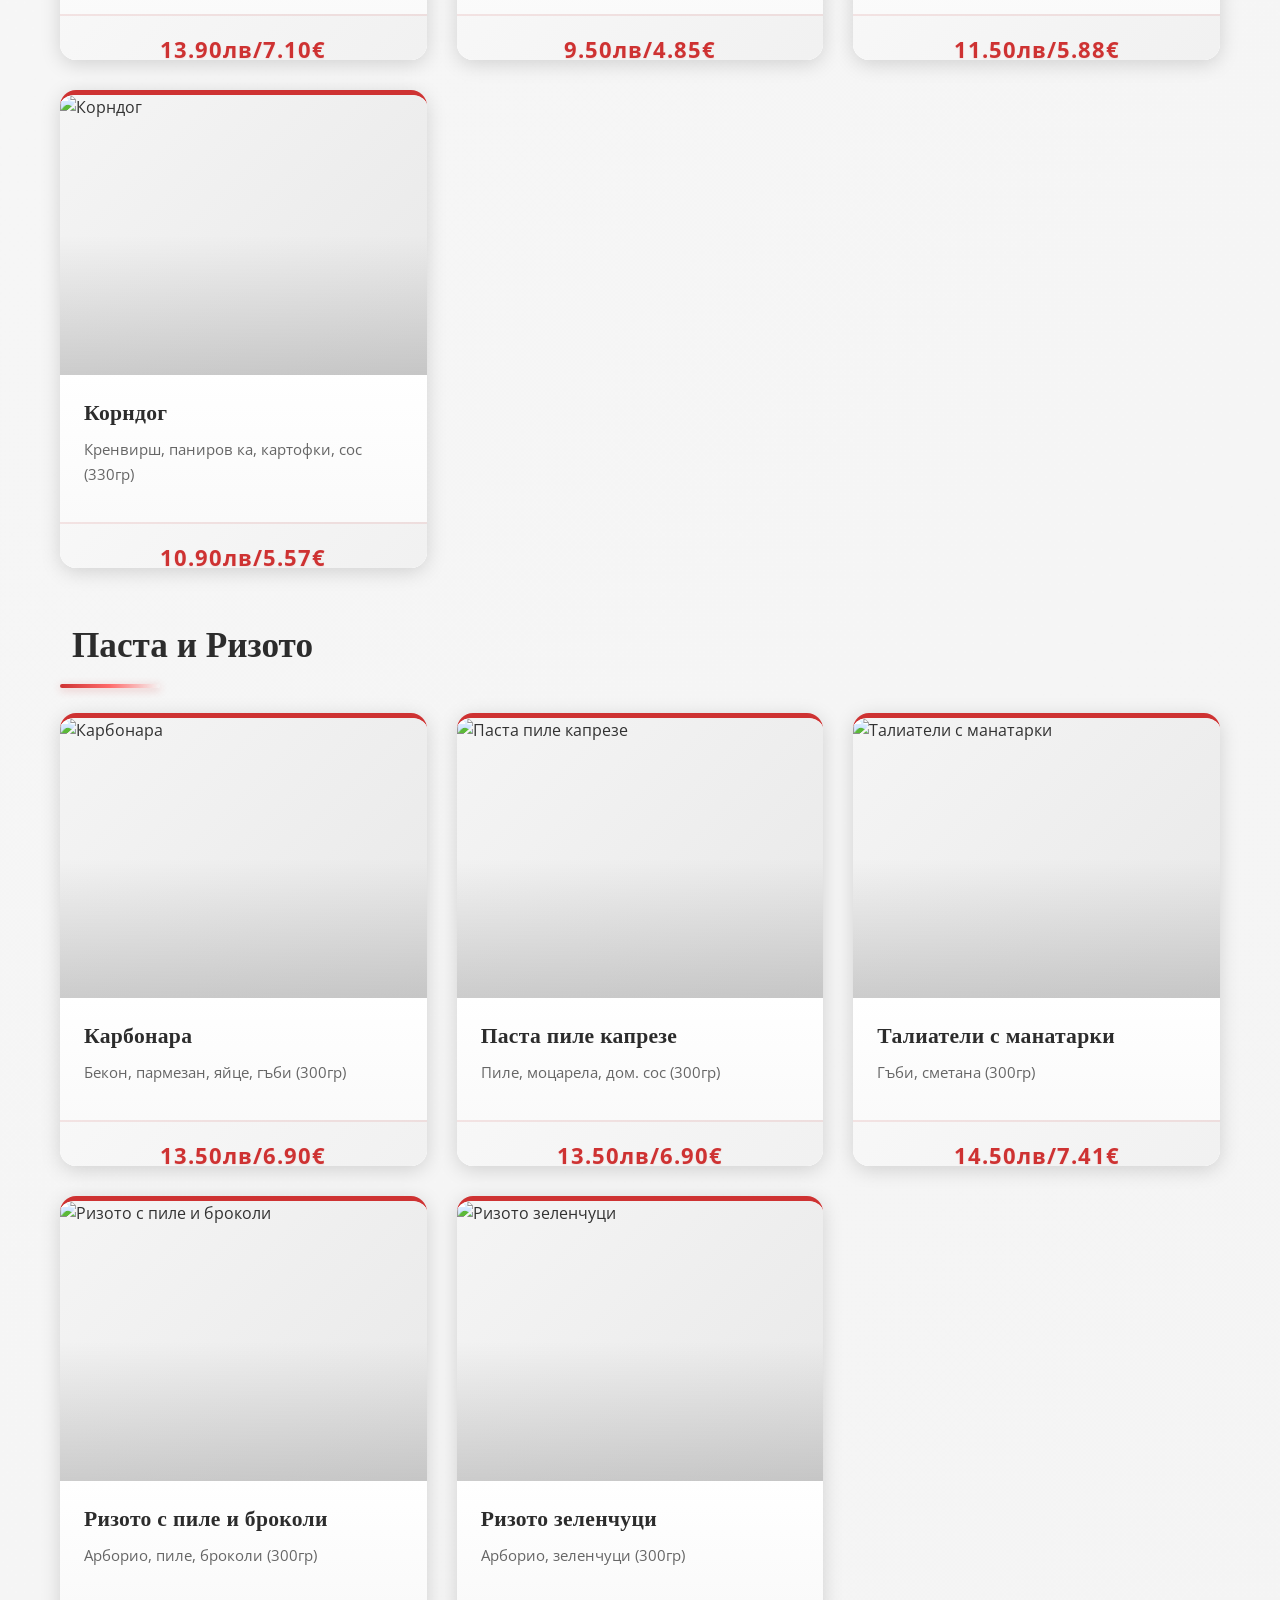
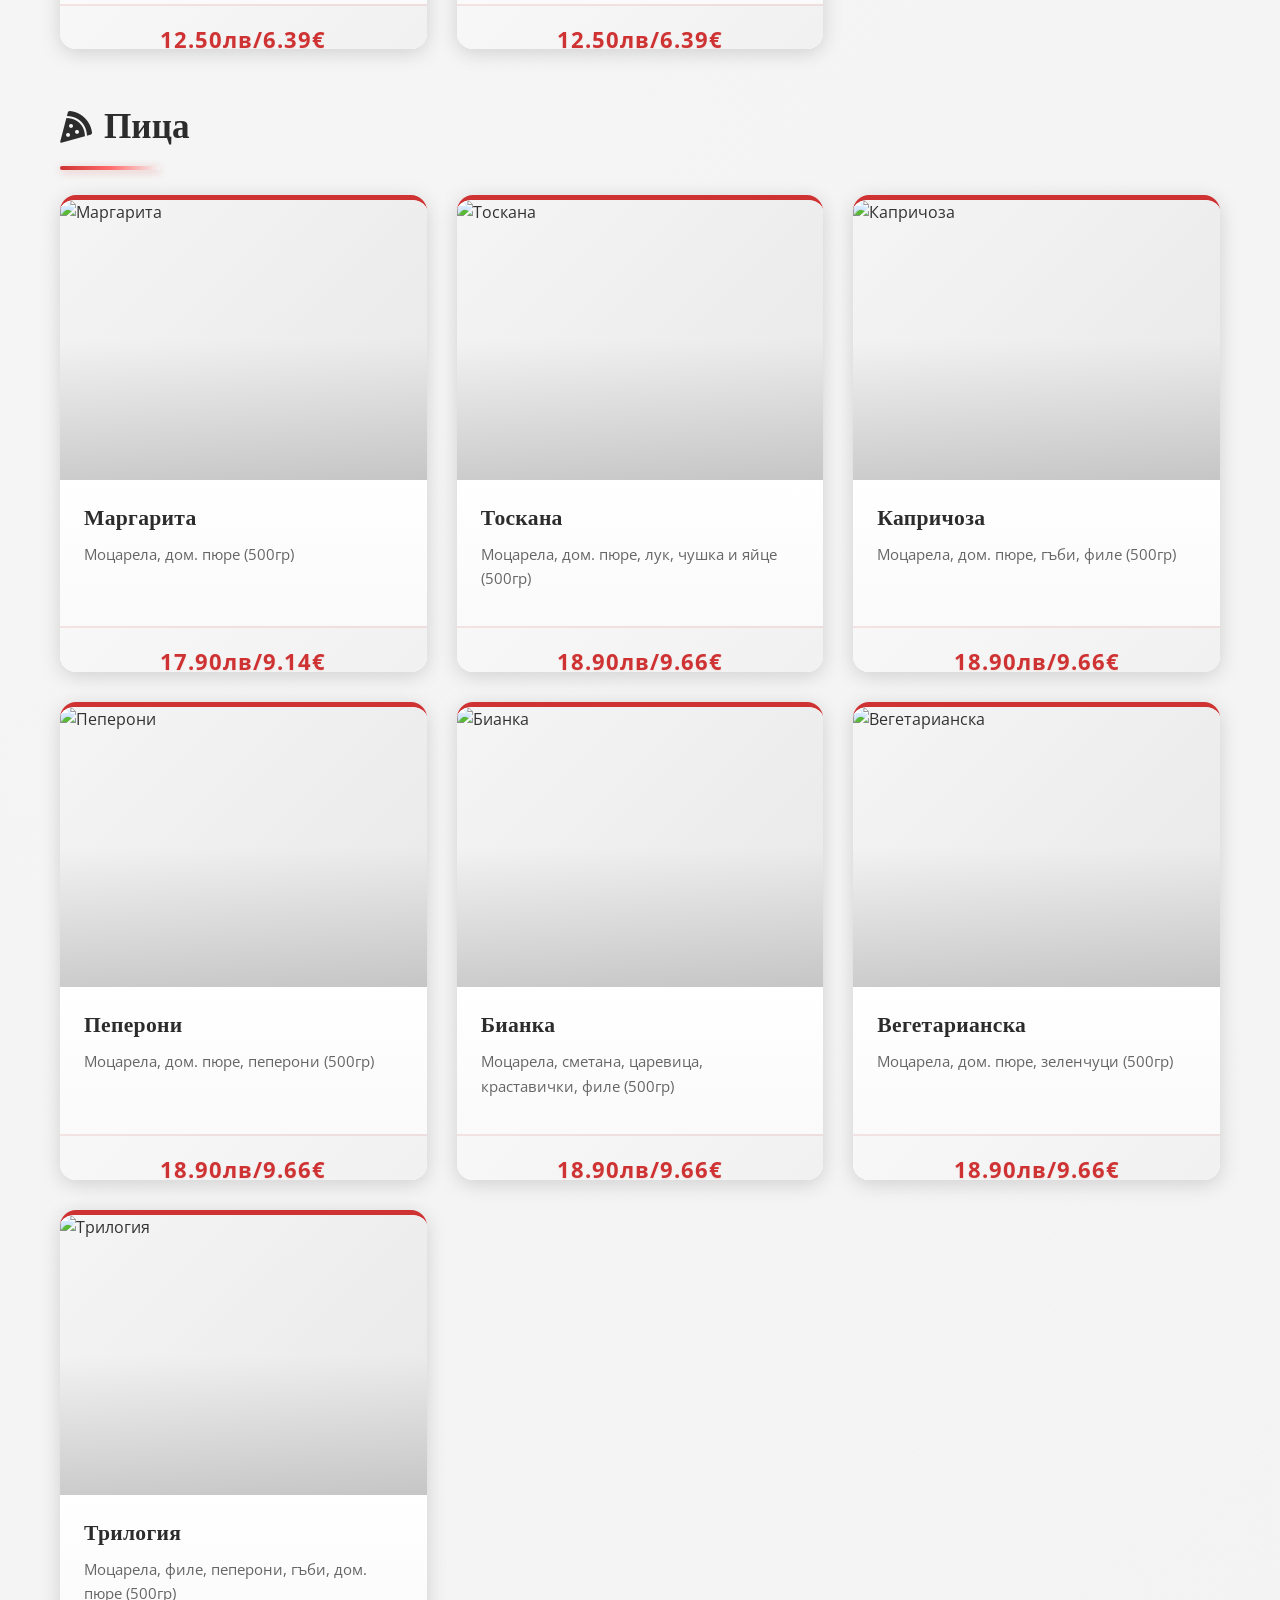
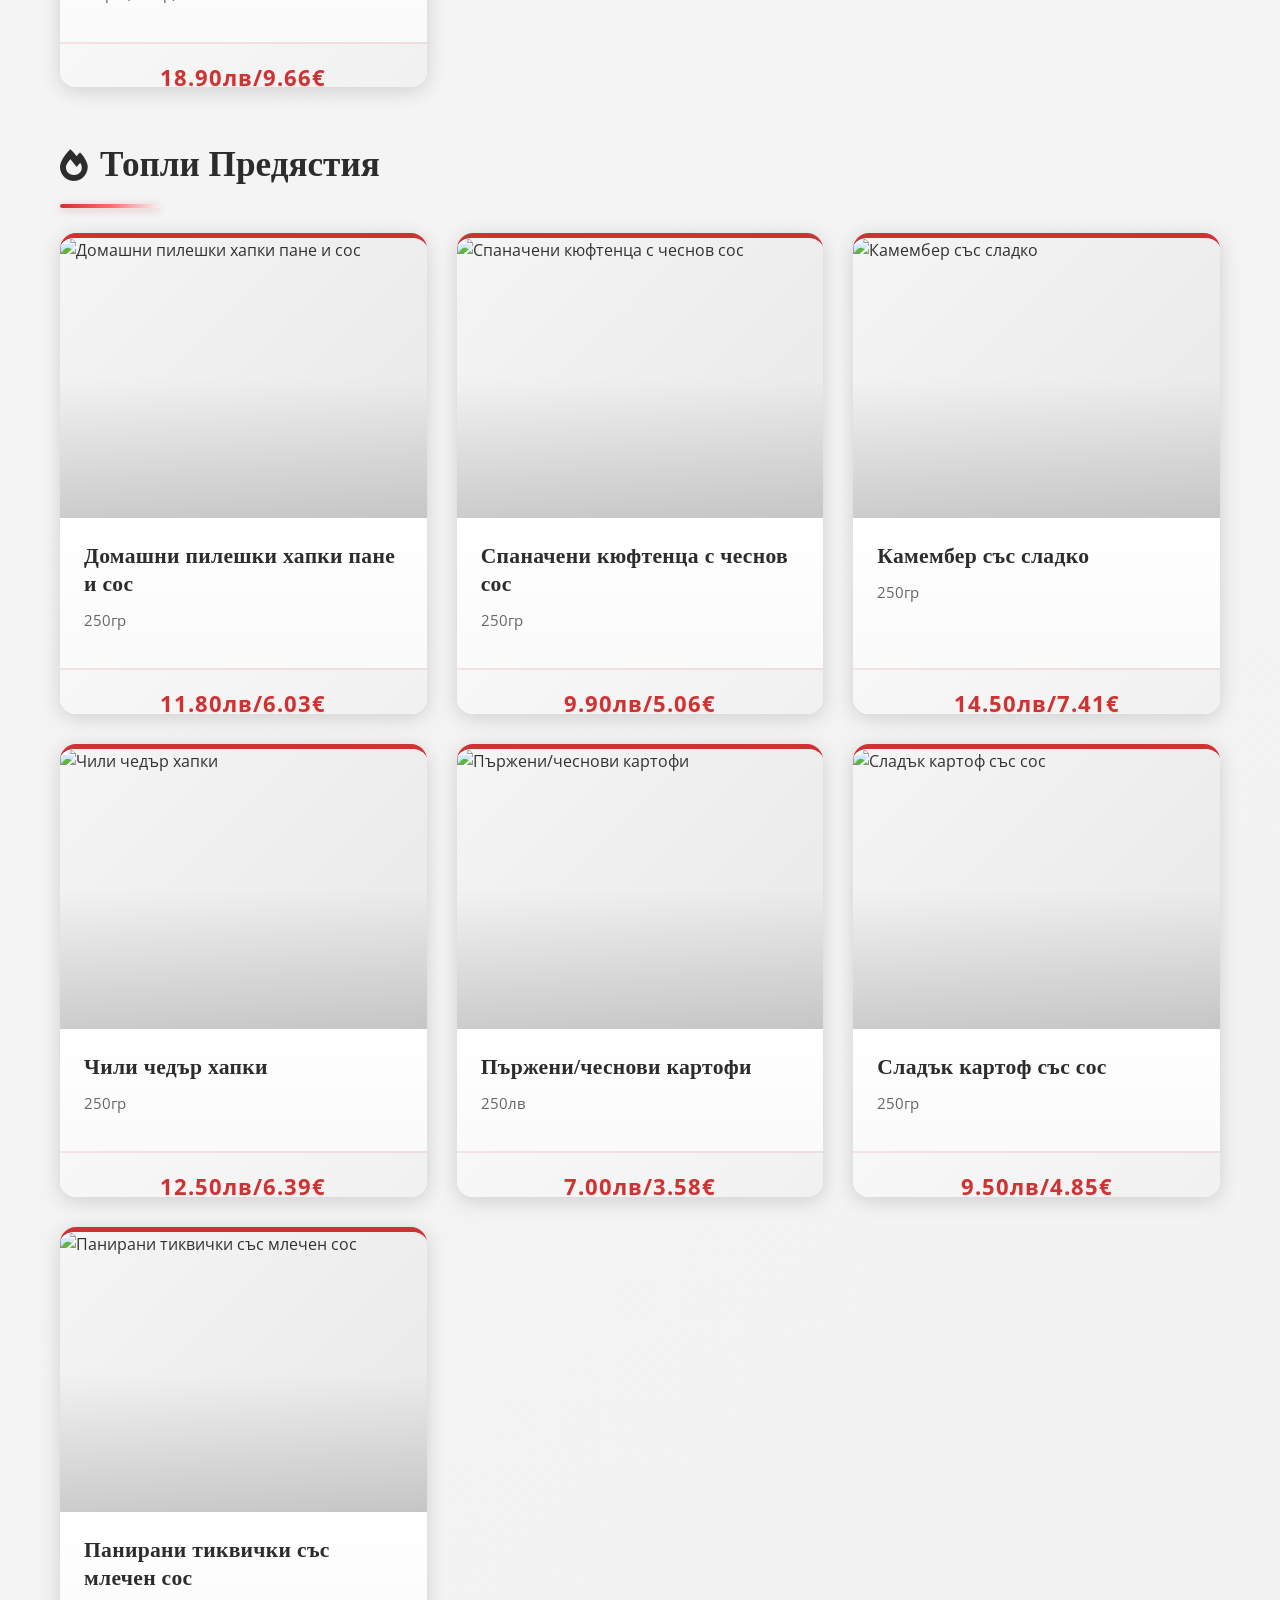
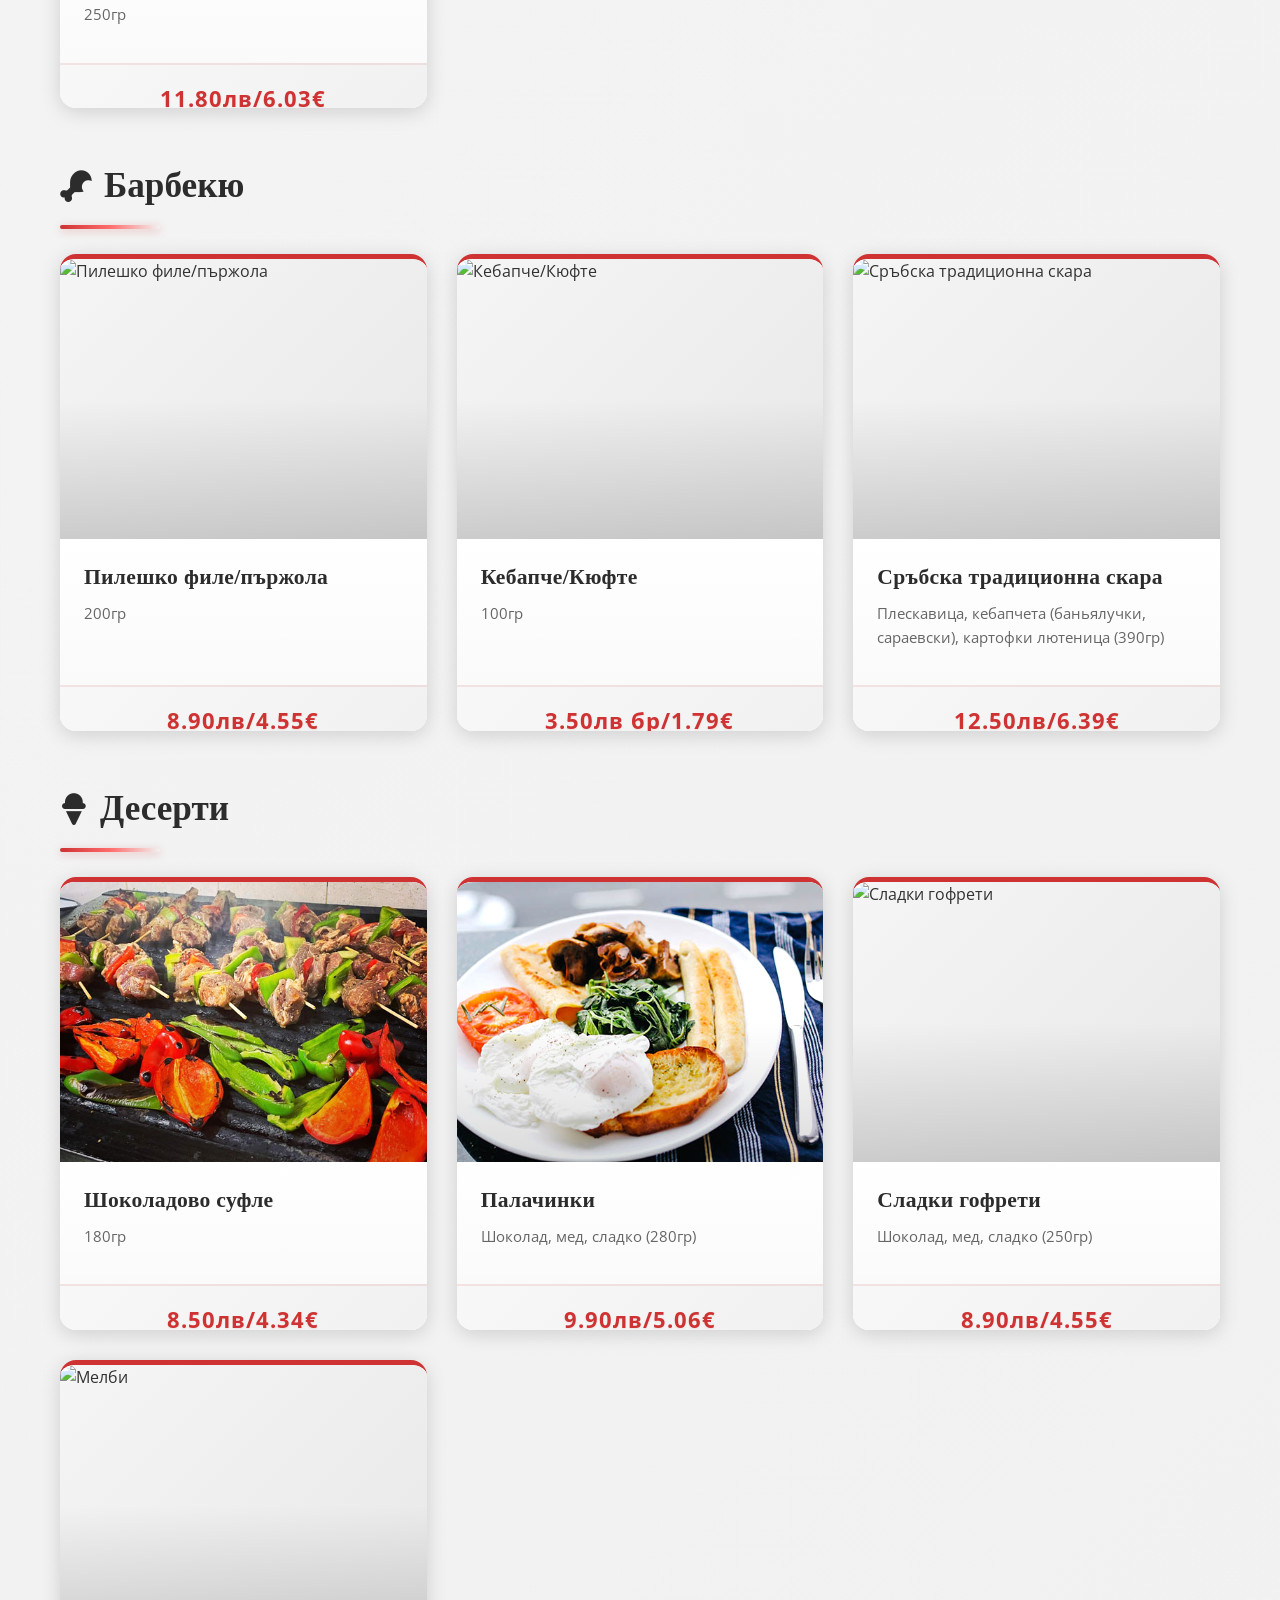
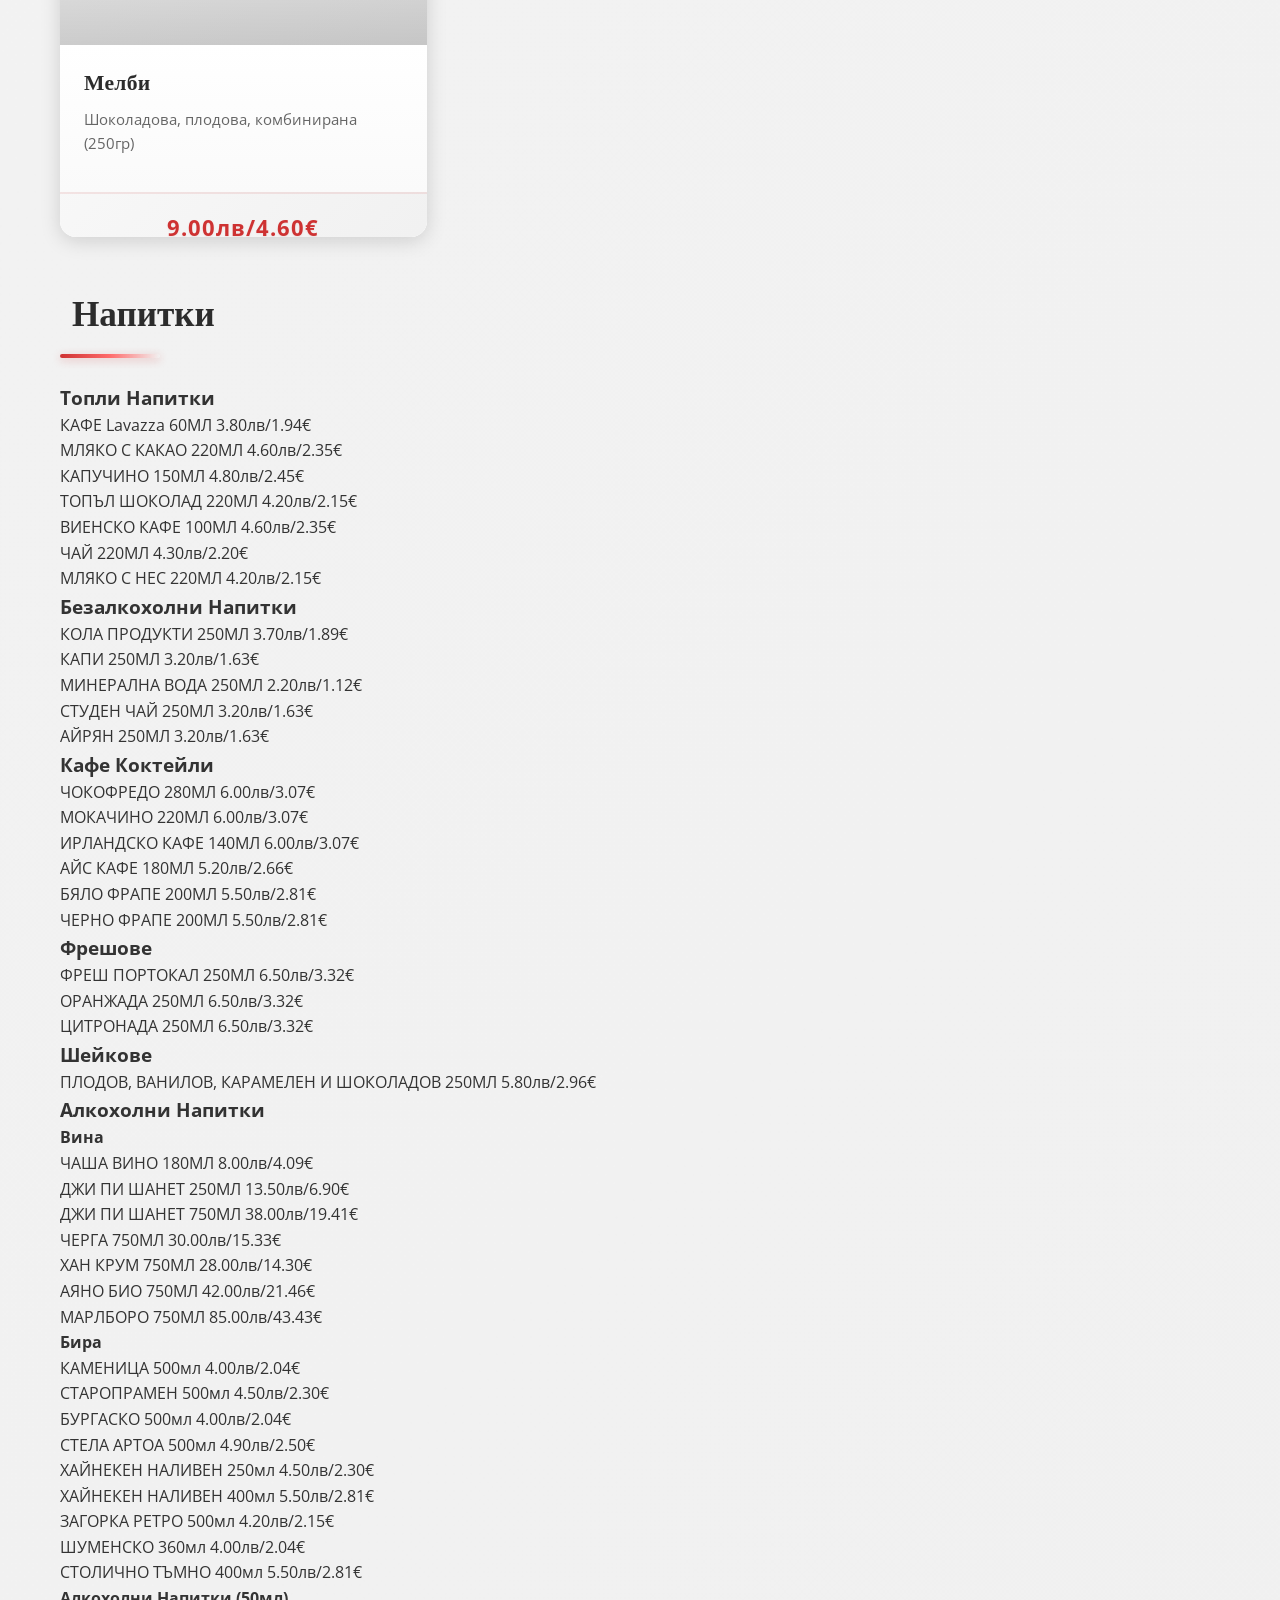
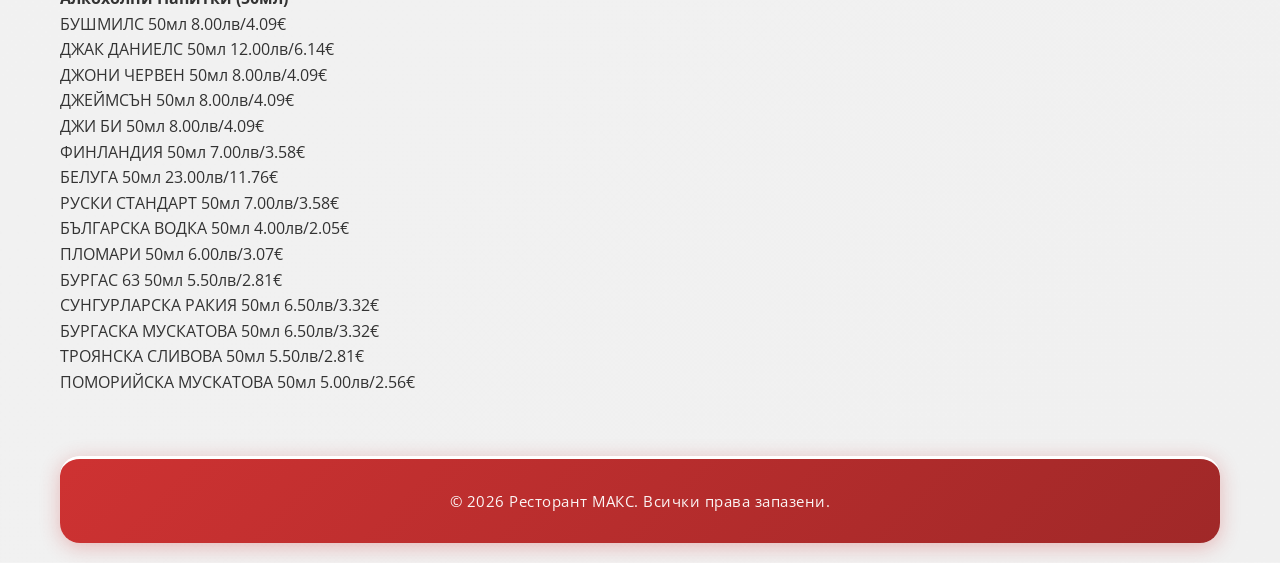
==== commit ef2065c7: "Add files via upload" ====
--- a/menu.html
+++ b/menu.html
@@ -38,14 +38,26 @@
                 <button class="tab-button" data-category="salads">
                     <i class="fas fa-leaf"></i> Салати
                 </button>
+                <button class="tab-button" data-category="main">
+                    <i class="fas fa-drumstick-bite"></i> Основни Ястия
+                </button>
                 <button class="tab-button" data-category="soups">
-                    <i class="fas fa-bowl-food"></i> Супи
+                    <i class="fas fa-bowl-food"></i> Супички
                 </button>
-                <button class="tab-button" data-category="appetizers">
-                    <i class="fas fa-cheese"></i> Предястия
+                <button class="tab-button" data-category="quick">
+                    <i class="fas fa-bolt"></i> Бързи Предложения
                 </button>
-                <button class="tab-button" data-category="main">
-                    <i class="fas fa-drumstick-bite"></i> Главни Ястия
+                <button class="tab-button" data-category="pasta">
+                    <i class="fas fa-bowl-rice"></i> Паста и Ризото
+                </button>
+                <button class="tab-button" data-category="pizza">
+                    <i class="fas fa-pizza-slice"></i> Пица
+                </button>
+                <button class="tab-button" data-category="hot-appetizers">
+                    <i class="fas fa-fire"></i> Топли Предястия
+                </button>
+                <button class="tab-button" data-category="bbq">
+                    <i class="fas fa-drumstick-bite"></i> Барбекю
                 </button>
                 <button class="tab-button" data-category="desserts">
                     <i class="fas fa-ice-cream"></i> Десерти
@@ -74,59 +86,179 @@
                         </div>
                         <div class="dish-info">
                             <h3 class="dish-name">Шопска салата</h3>
-                            <p class="dish-description">Домати, краставици, лук, сирене</p>
-                        </div>
-                        <div class="dish-price">6.50 лв</div>
-                    </div>
-                    <div class="dish-card">
-                        <div class="dish-image">
-                            <img src="images/menu/salads-cezar-salata.jpg" alt="Салата Цезар" loading="lazy" width="400" height="300">
-                        </div>
-                        <div class="dish-info">
-                            <h3 class="dish-name">Салата Цезар</h3>
-                            <p class="dish-description">Маруля, готварско месо, пармезан, цезар сос</p>
-                        </div>
-                        <div class="dish-price">9.90 лв</div>
-                    </div>
-                    <div class="dish-card">
-                        <div class="dish-image">
-                            <img src="images/menu/salads-zelena-salata.jpg" alt="Зелена салата" loading="lazy" width="400" height="300">
-                        </div>
-                        <div class="dish-info">
-                            <h3 class="dish-name">Зелена салата</h3>
-                            <p class="dish-description">Свежа маруля, репички, червени домати</p>
-                        </div>
-                        <div class="dish-price">5.90 лв</div>
-                    </div>
-                    <div class="dish-card">
-                        <div class="dish-image">
-                            <img src="images/menu/salads-salata-riba-ton.jpg" alt="Салата с риба тон" loading="lazy" width="400" height="300">
-                        </div>
-                        <div class="dish-info">
-                            <h3 class="dish-name">Салата с риба тон</h3>
-                            <p class="dish-description">Риба тон, маруля, яйца, майонеза</p>
-                        </div>
-                        <div class="dish-price">8.50 лв</div>
-                    </div>
-                    <div class="dish-card">
-                        <div class="dish-image">
-                            <img src="images/menu/salads-ovcharska-salata.jpg" alt="Овчарска салата" loading="lazy" width="400" height="300">
-                        </div>
-                        <div class="dish-info">
-                            <h3 class="dish-name">Овчарска салата</h3>
-                            <p class="dish-description">Печени чушки, домати, сирене, лук</p>
-                        </div>
-                        <div class="dish-price">7.90 лв</div>
-                    </div>
-                    <div class="dish-card">
-                        <div class="dish-image">
-                            <img src="images/menu/salads-ruska-salata.jpg" alt="Руска салата" loading="lazy" width="400" height="300">
-                        </div>
-                        <div class="dish-info">
-                            <h3 class="dish-name">Руска салата</h3>
-                            <p class="dish-description">Картофи, яйца, моркови, майонеза</p>
-                        </div>
-                        <div class="dish-price">6.90 лв</div>
+                            <p class="dish-description">Домати, краставици, чушки, сирене (350гр)</p>
+                        </div>
+                        <div class="dish-price">11.90лв/6.08€</div>
+                    </div>
+                    <div class="dish-card">
+                        <div class="dish-image">
+                            <img src="images/menu/salads-grytzka-salata.jpg" alt="Гръцка салата" loading="lazy" width="400" height="300">
+                        </div>
+                        <div class="dish-info">
+                            <h3 class="dish-name">Гръцка салата</h3>
+                            <p class="dish-description">Домати, краставици, лук, маслини, сирене, риганон (350гр)</p>
+                        </div>
+                        <div class="dish-price">12.60лв/6.44€</div>
+                    </div>
+                    <div class="dish-card">
+                        <div class="dish-image">
+                            <img src="images/menu/salads-kapreze.jpg" alt="Капрезе" loading="lazy" width="400" height="300">
+                        </div>
+                        <div class="dish-info">
+                            <h3 class="dish-name">Капрезе</h3>
+                            <p class="dish-description">Розов домат, моцарела, песто (380гр)</p>
+                        </div>
+                        <div class="dish-price">13.50лв/6.90€</div>
+                    </div>
+                    <div class="dish-card">
+                        <div class="dish-image">
+                            <img src="images/menu/salads-rozov-domat.jpg" alt="Розов домат с биволско сирене" loading="lazy" width="400" height="300">
+                        </div>
+                        <div class="dish-info">
+                            <h3 class="dish-name">Розов домат с биволско сирене</h3>
+                            <p class="dish-description">Розов домат, биволско сирене, чушки, маслини (350г)</p>
+                        </div>
+                        <div class="dish-price">14.20лв/7.25€</div>
+                    </div>
+                    <div class="dish-card">
+                        <div class="dish-image">
+                            <img src="images/menu/salads-miks-zeleni.jpg" alt="Микс зелени салати с дресинг и краставица" loading="lazy" width="400" height="300">
+                        </div>
+                        <div class="dish-info">
+                            <h3 class="dish-name">Микс зелени салати с дресинг и краставица</h3>
+                            <p class="dish-description">320гр</p>
+                        </div>
+                        <div class="dish-price">12.50лв/6.39€</div>
+                    </div>
+                    <div class="dish-card">
+                        <div class="dish-image">
+                            <img src="images/menu/salads-zelena-salata.jpg" alt="Зелена салата с яйце" loading="lazy" width="400" height="300">
+                        </div>
+                        <div class="dish-info">
+                            <h3 class="dish-name">Зелена салата с яйце</h3>
+                            <p class="dish-description">Маруля, яйце, краставица (350гр)</p>
+                        </div>
+                        <div class="dish-price">13.50лв/6.90€</div>
+                    </div>
+                    <div class="dish-card">
+                        <div class="dish-image">
+                            <img src="images/menu/salads-cezar-salata.jpg" alt="Цезар с пиле" loading="lazy" width="400" height="300">
+                        </div>
+                        <div class="dish-info">
+                            <h3 class="dish-name">Цезар с пиле</h3>
+                            <p class="dish-description">Айсберг, дресинг, пиле, крутони, пармезан (400гр)</p>
+                        </div>
+                        <div class="dish-price">14.80лв/7.56€</div>
+                    </div>
+                </div>
+            </section>
+
+            <!-- Main Dishes Section -->
+            <section class="menu-section" data-category="main">
+                <div class="section-header">
+                    <h2><i class="fas fa-drumstick-bite"></i> Основни Ястия</h2>
+                    <div class="section-line"></div>
+                </div>
+                <div class="dishes-grid">
+                    <div class="dish-card">
+                        <div class="dish-image">
+                            <img src="images/menu/main-pile-med.jpg" alt="Пиле с мед, горчица и пюре" loading="lazy" width="400" height="300">
+                        </div>
+                        <div class="dish-info">
+                            <h3 class="dish-name">Пиле с мед, горчица и пюре</h3>
+                            <p class="dish-description">300гр</p>
+                        </div>
+                        <div class="dish-price">14.90лв/7.61€</div>
+                    </div>
+                    <div class="dish-card">
+                        <div class="dish-image">
+                            <img src="images/menu/main-pile-alfredo.jpg" alt="Пиле алфредо с гъби, синьо сирене и картофки" loading="lazy" width="400" height="300">
+                        </div>
+                        <div class="dish-info">
+                            <h3 class="dish-name">Пиле алфредо с гъби, синьо сирене и картофки</h3>
+                            <p class="dish-description">300гр</p>
+                        </div>
+                        <div class="dish-price">14.80лв/7.56€</div>
+                    </div>
+                    <div class="dish-card">
+                        <div class="dish-image">
+                            <img src="images/menu/main-teleshki-stek.jpg" alt="Телешки стек с пюре и сос демиглас" loading="lazy" width="400" height="300">
+                        </div>
+                        <div class="dish-info">
+                            <h3 class="dish-name">Телешки стек с пюре и сос демиглас</h3>
+                            <p class="dish-description">350гр</p>
+                        </div>
+                        <div class="dish-price">29.00лв/14.82€</div>
+                    </div>
+                    <div class="dish-card">
+                        <div class="dish-image">
+                            <img src="images/menu/main-kralski-kotlet.jpg" alt="Кралски свински котлет" loading="lazy" width="400" height="300">
+                        </div>
+                        <div class="dish-info">
+                            <h3 class="dish-name">Кралски свински котлет</h3>
+                            <p class="dish-description">300гр</p>
+                        </div>
+                        <div class="dish-price">18.50лв/9.45€</div>
+                    </div>
+                    <div class="dish-card">
+                        <div class="dish-image">
+                            <img src="images/menu/main-dzholan.jpg" alt="Джолан с картофки,гъби и пепър сос" loading="lazy" width="400" height="300">
+                        </div>
+                        <div class="dish-info">
+                            <h3 class="dish-name">Джолан с картофки,гъби и пепър сос</h3>
+                            <p class="dish-description">350гр</p>
+                        </div>
+                        <div class="dish-price">18.90лв/9.66€</div>
+                    </div>
+                    <div class="dish-card">
+                        <div class="dish-image">
+                            <img src="images/menu/main-medeni-rebra.jpg" alt="Меденени ребра с барбекю сос" loading="lazy" width="400" height="300">
+                        </div>
+                        <div class="dish-info">
+                            <h3 class="dish-name">Меденени ребра с барбекю сос</h3>
+                            <p class="dish-description">380гр</p>
+                        </div>
+                        <div class="dish-price">18.50лв/9.45€</div>
+                    </div>
+                    <div class="dish-card">
+                        <div class="dish-image">
+                            <img src="images/menu/main-pechena-somga.jpg" alt="Печена сьомга със зеленчуци и билки" loading="lazy" width="400" height="300">
+                        </div>
+                        <div class="dish-info">
+                            <h3 class="dish-name">Печена сьомга със зеленчуци и билки</h3>
+                            <p class="dish-description">300гр</p>
+                        </div>
+                        <div class="dish-price">23.50лв/12.01€</div>
+                    </div>
+                    <div class="dish-card">
+                        <div class="dish-image">
+                            <img src="images/menu/main-cipura-file.jpg" alt="Ципура филе с бадемов лимонов сос и зеленчуци" loading="lazy" width="400" height="300">
+                        </div>
+                        <div class="dish-info">
+                            <h3 class="dish-name">Ципура филе с бадемов лимонов сос и зеленчуци</h3>
+                            <p class="dish-description">300гр</p>
+                        </div>
+                        <div class="dish-price">18.50лв/9.45€</div>
+                    </div>
+                    <div class="dish-card">
+                        <div class="dish-image">
+                            <img src="images/menu/main-pasturva-file.jpg" alt="Пастърва филе със зеленчуци на скара" loading="lazy" width="400" height="300">
+                        </div>
+                        <div class="dish-info">
+                            <h3 class="dish-name">Пастърва филе със зеленчуци на скара</h3>
+                            <p class="dish-description">300гр</p>
+                        </div>
+                        <div class="dish-price">16.50лв/8.43€</div>
+                    </div>
+                    <div class="dish-card">
+                        <div class="dish-image">
+                            <img src="images/menu/main-lavrak.jpg" alt="Лаврак със лимонен сос и зеленчуци" loading="lazy" width="400" height="300">
+                        </div>
+                        <div class="dish-info">
+                            <h3 class="dish-name">Лаврак със лимонен сос и зеленчуци</h3>
+                            <p class="dish-description">300гр</p>
+                        </div>
+                        <div class="dish-price">18.50лв/9.45€</div>
                     </div>
                 </div>
             </section>
@@ -134,229 +266,399 @@
             <!-- Soups Section -->
             <section class="menu-section" data-category="soups">
                 <div class="section-header">
-                    <h2><i class="fas fa-bowl-food"></i> Супи</h2>
+                    <h2><i class="fas fa-bowl-food"></i> Супички</h2>
                     <div class="section-line"></div>
                 </div>
                 <div class="dishes-grid">
                     <div class="dish-card">
                         <div class="dish-image">
+                            <img src="images/menu/soups-pileshka.jpg" alt="Пилешка" loading="lazy" width="400" height="300">
+                        </div>
+                        <div class="dish-info">
+                            <h3 class="dish-name">Пилешка</h3>
+                            <p class="dish-description">300мл</p>
+                        </div>
+                        <div class="dish-price">7.00лв/3.58€</div>
+                    </div>
+                    <div class="dish-card">
+                        <div class="dish-image">
+                            <img src="images/menu/soups-topcheta.jpg" alt="Топчета" loading="lazy" width="400" height="300">
+                        </div>
+                        <div class="dish-info">
+                            <h3 class="dish-name">Топчета</h3>
+                            <p class="dish-description">300мл</p>
+                        </div>
+                        <div class="dish-price">7.00лв/3.58€</div>
+                    </div>
+                    <div class="dish-card">
+                        <div class="dish-image">
+                            <img src="images/menu/soups-krem-supa.jpg" alt="Крем супа" loading="lazy" width="400" height="300">
+                        </div>
+                        <div class="dish-info">
+                            <h3 class="dish-name">Крем супа</h3>
+                            <p class="dish-description">300МЛ</p>
+                        </div>
+                        <div class="dish-price">7.00лв/3.58€</div>
+                    </div>
+                    <div class="dish-card">
+                        <div class="dish-image">
                             <img src="images/menu/soups-tarator.jpg" alt="Таратор" loading="lazy" width="400" height="300">
                         </div>
                         <div class="dish-info">
                             <h3 class="dish-name">Таратор</h3>
-                            <p class="dish-description">Кисело мляко, краставици, чесън, орехи</p>
-                        </div>
-                        <div class="dish-price">4.50 лв</div>
-                    </div>
-                    <div class="dish-card">
-                        <div class="dish-image">
-                            <img src="images/menu/soups-chorba-balgarska.jpg" alt="Чорба по български" loading="lazy" width="400" height="300">
-                        </div>
-                        <div class="dish-info">
-                            <h3 class="dish-name">Чорба по български</h3>
-                            <p class="dish-description">Месо, домати, чушки, лук</p>
-                        </div>
-                        <div class="dish-price">6.90 лв</div>
-                    </div>
-                    <div class="dish-card">
-                        <div class="dish-image">
-                            <img src="images/menu/soups-pileshka-supa.jpg" alt="Пилешка супа" loading="lazy" width="400" height="300">
-                        </div>
-                        <div class="dish-info">
-                            <h3 class="dish-name">Пилешка супа</h3>
-                            <p class="dish-description">Пилешко месо, нудли, яйце</p>
-                        </div>
-                        <div class="dish-price">5.90 лв</div>
-                    </div>
-                    <div class="dish-card">
-                        <div class="dish-image">
-                            <img src="images/menu/soups-bob-chorba.jpg" alt="Боб чорба" loading="lazy" width="400" height="300">
-                        </div>
-                        <div class="dish-info">
-                            <h3 class="dish-name">Боб чорба</h3>
-                            <p class="dish-description">Боб, месо, чушки, домати</p>
-                        </div>
-                        <div class="dish-price">5.50 лв</div>
-                    </div>
-                    <div class="dish-card">
-                        <div class="dish-image">
-                            <img src="images/menu/soups-supa-gabi.jpg" alt="Супа от гъби" loading="lazy" width="400" height="300">
-                        </div>
-                        <div class="dish-info">
-                            <h3 class="dish-name">Супа от гъби</h3>
-                            <p class="dish-description">Свежи гъби, сметана, лук</p>
-                        </div>
-                        <div class="dish-price">6.50 лв</div>
-                    </div>
-                    <div class="dish-card">
-                        <div class="dish-image">
-                            <img src="images/menu/soups-ribeshka-chorba.jpg" alt="Рибешка чорба" loading="lazy" width="400" height="300">
-                        </div>
-                        <div class="dish-info">
-                            <h3 class="dish-name">Рибешка чорба</h3>
-                            <p class="dish-description">Свежа риба, домати, моркови</p>
-                        </div>
-                        <div class="dish-price">7.90 лв</div>
+                            <p class="dish-description">300мл</p>
+                        </div>
+                        <div class="dish-price">6.00лв/3.07€</div>
+                    </div>
+                    <div class="dish-card">
+                        <div class="dish-image">
+                            <img src="images/menu/soups-shkembe.jpg" alt="Шкембе" loading="lazy" width="400" height="300">
+                        </div>
+                        <div class="dish-info">
+                            <h3 class="dish-name">Шкембе</h3>
+                            <p class="dish-description">300мл</p>
+                        </div>
+                        <div class="dish-price">7.00лв/3.58€</div>
                     </div>
                 </div>
             </section>
 
-            <!-- Appetizers Section -->
-            <section class="menu-section" data-category="appetizers">
+            <!-- Quick Offers Section -->
+            <section class="menu-section" data-category="quick">
                 <div class="section-header">
-                    <h2><i class="fas fa-cheese"></i> Предястия</h2>
+                    <h2><i class="fas fa-bolt"></i> Бързи Предложения</h2>
                     <div class="section-line"></div>
                 </div>
                 <div class="dishes-grid">
                     <div class="dish-card">
                         <div class="dish-image">
-                            <img src="images/menu/appetizers-balgarska-sarma.jpg" alt="Българска сарма" loading="lazy" width="400" height="300">
-                        </div>
-                        <div class="dish-info">
-                            <h3 class="dish-name">Българска сарма</h3>
-                            <p class="dish-description">Зелеви листа, месо, ориз</p>
-                        </div>
-                        <div class="dish-price">7.90 лв</div>
-                    </div>
-                    <div class="dish-card">
-                        <div class="dish-image">
-                            <img src="images/menu/appetizers-kyufreta.jpg" alt="Кюфтета" loading="lazy" width="400" height="300">
-                        </div>
-                        <div class="dish-info">
-                            <h3 class="dish-name">Кюфтета</h3>
-                            <p class="dish-description">Месо, лук, билки</p>
-                        </div>
-                        <div class="dish-price">8.90 лв</div>
-                    </div>
-                    <div class="dish-card">
-                        <div class="dish-image">
-                            <img src="images/menu/appetizers-kashkaval-pane.jpg" alt="Кашкавал пане" loading="lazy" width="400" height="300">
-                        </div>
-                        <div class="dish-info">
-                            <h3 class="dish-name">Кашкавал пане</h3>
-                            <p class="dish-description">Кашкавал, галета, яйце</p>
-                        </div>
-                        <div class="dish-price">8.50 лв</div>
-                    </div>
-                    <div class="dish-card">
-                        <div class="dish-image">
-                            <img src="images/menu/appetizers-sirene-shipski.jpg" alt="Сирене по шипски" loading="lazy" width="400" height="300">
-                        </div>
-                        <div class="dish-info">
-                            <h3 class="dish-name">Сирене по шипски</h3>
-                            <p class="dish-description">Сирене, яйце, брашно</p>
-                        </div>
-                        <div class="dish-price">7.50 лв</div>
-                    </div>
-                    <div class="dish-card">
-                        <div class="dish-image">
-                            <img src="images/menu/appetizers-melena-skara.jpg" alt="Мелена скара" loading="lazy" width="400" height="300">
-                        </div>
-                        <div class="dish-info">
-                            <h3 class="dish-name">Мелена скара</h3>
-                            <p class="dish-description">Месо, лук, билки</p>
-                        </div>
-                        <div class="dish-price">9.90 лв</div>
-                    </div>
-                    <div class="dish-card">
-                        <div class="dish-image">
-                            <img src="images/menu/appetizers-kartofki-skara.jpg" alt="Картофки на скара" loading="lazy" width="400" height="300">
-                        </div>
-                        <div class="dish-info">
-                            <h3 class="dish-name">Картофки на скара</h3>
-                            <p class="dish-description">Печени картофи с билкови масло</p>
-                        </div>
-                        <div class="dish-price">5.90 лв</div>
+                            <img src="images/menu/quick-avokado-tost.jpg" alt="Авокадо тост" loading="lazy" width="400" height="300">
+                        </div>
+                        <div class="dish-info">
+                            <h3 class="dish-name">Авокадо тост</h3>
+                            <p class="dish-description">Авокадо, яйце, хляб (300гр)</p>
+                        </div>
+                        <div class="dish-price">12.90лв/6.59€</div>
+                    </div>
+                    <div class="dish-card">
+                        <div class="dish-image">
+                            <img src="images/menu/quick-klub-sandwich.jpg" alt="Клуб сандвич" loading="lazy" width="400" height="300">
+                        </div>
+                        <div class="dish-info">
+                            <h3 class="dish-name">Клуб сандвич</h3>
+                            <p class="dish-description">Хляб, (филе, кашкавал, клюкванка), домат, краставица, картофки, сос (400гр)</p>
+                        </div>
+                        <div class="dish-price">11.90лв/6.08€</div>
+                    </div>
+                    <div class="dish-card">
+                        <div class="dish-image">
+                            <img src="images/menu/quick-princesi.jpg" alt="Принцеси" loading="lazy" width="400" height="300">
+                        </div>
+                        <div class="dish-info">
+                            <h3 class="dish-name">Принцеси</h3>
+                            <p class="dish-description">Кайма, кашкавал, прошуто (300гр)</p>
+                        </div>
+                        <div class="dish-price">9.80лв/5.01€</div>
+                    </div>
+                    <div class="dish-card">
+                        <div class="dish-image">
+                            <img src="images/menu/quick-teleshki-burger.jpg" alt="Телешки бургер" loading="lazy" width="400" height="300">
+                        </div>
+                        <div class="dish-info">
+                            <h3 class="dish-name">Телешки бургер</h3>
+                            <p class="dish-description">Месо, хлебче, сос, лук, маруля, картофки (400гр)</p>
+                        </div>
+                        <div class="dish-price">13.90лв/7.10€</div>
+                    </div>
+                    <div class="dish-card">
+                        <div class="dish-image">
+                            <img src="images/menu/quick-yaica-bekon.jpg" alt="Яйца с бекон и боб" loading="lazy" width="400" height="300">
+                        </div>
+                        <div class="dish-info">
+                            <h3 class="dish-name">Яйца с бекон и боб</h3>
+                            <p class="dish-description">350гр</p>
+                        </div>
+                        <div class="dish-price">9.50лв/4.85€</div>
+                    </div>
+                    <div class="dish-card">
+                        <div class="dish-image">
+                            <img src="images/menu/quick-soleni-palachinki.jpg" alt="Солени палачинки" loading="lazy" width="400" height="300">
+                        </div>
+                        <div class="dish-info">
+                            <h3 class="dish-name">Солени палачинки</h3>
+                            <p class="dish-description">Филе, кашкавал, сирене (350гр)</p>
+                        </div>
+                        <div class="dish-price">11.50лв/5.88€</div>
+                    </div>
+                    <div class="dish-card">
+                        <div class="dish-image">
+                            <img src="images/menu/quick-korndog.jpg" alt="Корндог" loading="lazy" width="400" height="300">
+                        </div>
+                        <div class="dish-info">
+                            <h3 class="dish-name">Корндог</h3>
+                            <p class="dish-description">Кренвирш, паниров ка, картофки, сос (330гр)</p>
+                        </div>
+                        <div class="dish-price">10.90лв/5.57€</div>
                     </div>
                 </div>
             </section>
 
-            <!-- Main Dishes Section -->
-            <section class="menu-section" data-category="main">
+            <!-- Pasta and Risotto Section -->
+            <section class="menu-section" data-category="pasta">
                 <div class="section-header">
-                    <h2><i class="fas fa-drumstick-bite"></i> Главни Ястия</h2>
+                    <h2><i class="fas fa-bowl-rice"></i> Паста и Ризото</h2>
                     <div class="section-line"></div>
                 </div>
                 <div class="dishes-grid">
                     <div class="dish-card">
                         <div class="dish-image">
-                            <img src="images/menu/main-pileshko-file-skara.jpg" alt="Пилешко филе на скара" loading="lazy" width="400" height="300">
-                        </div>
-                        <div class="dish-info">
-                            <h3 class="dish-name">Пилешко филе на скара</h3>
-                            <p class="dish-description">Пилешко филе, картофи, салата</p>
-                        </div>
-                        <div class="dish-price">14.90 лв</div>
-                    </div>
-                    <div class="dish-card">
-                        <div class="dish-image">
-                            <img src="images/menu/main-svinsko-file-skara.jpg" alt="Свинско филе на скара" loading="lazy" width="400" height="300">
-                        </div>
-                        <div class="dish-info">
-                            <h3 class="dish-name">Свинско филе на скара</h3>
-                            <p class="dish-description">Свинско филе, картофи, салата</p>
-                        </div>
-                        <div class="dish-price">16.90 лв</div>
-                    </div>
-                    <div class="dish-card">
-                        <div class="dish-image">
-                            <img src="images/menu/main-teleshko-meso-kartofi.jpg" alt="Телешко месо с картофи" loading="lazy" width="400" height="300">
-                        </div>
-                        <div class="dish-info">
-                            <h3 class="dish-name">Телешко месо с картофи</h3>
-                            <p class="dish-description">Телешко месо, печени картофи</p>
-                        </div>
-                        <div class="dish-price">18.90 лв</div>
-                    </div>
-                    <div class="dish-card">
-                        <div class="dish-image">
-                            <img src="images/menu/main-riba-skara.jpg" alt="Риба на скара" loading="lazy" width="400" height="300">
-                        </div>
-                        <div class="dish-info">
-                            <h3 class="dish-name">Риба на скара</h3>
-                            <p class="dish-description">Свежа риба, картофи, салата</p>
-                        </div>
-                        <div class="dish-price">17.90 лв</div>
-                    </div>
-                    <div class="dish-card">
-                        <div class="dish-image">
-                            <img src="images/menu/main-kyufte-kartofi.jpg" alt="Кюфте с картофи" loading="lazy" width="400" height="300">
-                        </div>
-                        <div class="dish-info">
-                            <h3 class="dish-name">Кюфте с картофи</h3>
-                            <p class="dish-description">Месо, картофи, сос</p>
-                        </div>
-                        <div class="dish-price">12.90 лв</div>
-                    </div>
-                    <div class="dish-card">
-                        <div class="dish-image">
-                            <img src="images/menu/main-pileshka-parzhola.jpg" alt="Пилешка пържола" loading="lazy" width="400" height="300">
-                        </div>
-                        <div class="dish-info">
-                            <h3 class="dish-name">Пилешка пържола</h3>
-                            <p class="dish-description">Пилешко месо, картофи, салата</p>
-                        </div>
-                        <div class="dish-price">13.90 лв</div>
-                    </div>
-                    <div class="dish-card">
-                        <div class="dish-image">
-                            <img src="images/menu/main-svinska-parzhola.jpg" alt="Свинска пържола" loading="lazy" width="400" height="300">
-                        </div>
-                        <div class="dish-info">
-                            <h3 class="dish-name">Свинска пържола</h3>
-                            <p class="dish-description">Свинско месо, картофи, салата</p>
-                        </div>
-                        <div class="dish-price">15.90 лв</div>
-                    </div>
-                    <div class="dish-card">
-                        <div class="dish-image">
-                            <img src="images/menu/main-kashkaval-skara.jpg" alt="Кашкавал на скара" loading="lazy" width="400" height="300">
-                        </div>
-                        <div class="dish-info">
-                            <h3 class="dish-name">Кашкавал на скара</h3>
-                            <p class="dish-description">Кашкавал, печени картофи</p>
-                        </div>
-                        <div class="dish-price">11.90 лв</div>
+                            <img src="images/menu/pasta-karbonara.jpg" alt="Карбонара" loading="lazy" width="400" height="300">
+                        </div>
+                        <div class="dish-info">
+                            <h3 class="dish-name">Карбонара</h3>
+                            <p class="dish-description">Бекон, пармезан, яйце, гъби (300гр)</p>
+                        </div>
+                        <div class="dish-price">13.50лв/6.90€</div>
+                    </div>
+                    <div class="dish-card">
+                        <div class="dish-image">
+                            <img src="images/menu/pasta-pile-kapreze.jpg" alt="Паста пиле капрезе" loading="lazy" width="400" height="300">
+                        </div>
+                        <div class="dish-info">
+                            <h3 class="dish-name">Паста пиле капрезе</h3>
+                            <p class="dish-description">Пиле, моцарела, дом. сос (300гр)</p>
+                        </div>
+                        <div class="dish-price">13.50лв/6.90€</div>
+                    </div>
+                    <div class="dish-card">
+                        <div class="dish-image">
+                            <img src="images/menu/pasta-taliateli.jpg" alt="Талиатели с манатарки" loading="lazy" width="400" height="300">
+                        </div>
+                        <div class="dish-info">
+                            <h3 class="dish-name">Талиатели с манатарки</h3>
+                            <p class="dish-description">Гъби, сметана (300гр)</p>
+                        </div>
+                        <div class="dish-price">14.50лв/7.41€</div>
+                    </div>
+                    <div class="dish-card">
+                        <div class="dish-image">
+                            <img src="images/menu/pasta-rizoto-pile.jpg" alt="Ризото с пиле и броколи" loading="lazy" width="400" height="300">
+                        </div>
+                        <div class="dish-info">
+                            <h3 class="dish-name">Ризото с пиле и броколи</h3>
+                            <p class="dish-description">Арборио, пиле, броколи (300гр)</p>
+                        </div>
+                        <div class="dish-price">12.50лв/6.39€</div>
+                    </div>
+                    <div class="dish-card">
+                        <div class="dish-image">
+                            <img src="images/menu/pasta-rizoto-zelenchutsi.jpg" alt="Ризото зеленчуци" loading="lazy" width="400" height="300">
+                        </div>
+                        <div class="dish-info">
+                            <h3 class="dish-name">Ризото зеленчуци</h3>
+                            <p class="dish-description">Арборио, зеленчуци (300гр)</p>
+                        </div>
+                        <div class="dish-price">12.50лв/6.39€</div>
+                    </div>
+                </div>
+            </section>
+
+            <!-- Pizza Section -->
+            <section class="menu-section" data-category="pizza">
+                <div class="section-header">
+                    <h2><i class="fas fa-pizza-slice"></i> Пица</h2>
+                    <div class="section-line"></div>
+                </div>
+                <div class="dishes-grid">
+                    <div class="dish-card">
+                        <div class="dish-image">
+                            <img src="images/menu/pizza-margarita.jpg" alt="Маргарита" loading="lazy" width="400" height="300">
+                        </div>
+                        <div class="dish-info">
+                            <h3 class="dish-name">Маргарита</h3>
+                            <p class="dish-description">Моцарела, дом. пюре (500гр)</p>
+                        </div>
+                        <div class="dish-price">17.90лв/9.14€</div>
+                    </div>
+                    <div class="dish-card">
+                        <div class="dish-image">
+                            <img src="images/menu/pizza-toskana.jpg" alt="Тоскана" loading="lazy" width="400" height="300">
+                        </div>
+                        <div class="dish-info">
+                            <h3 class="dish-name">Тоскана</h3>
+                            <p class="dish-description">Моцарела, дом. пюре, лук, чушка и яйце (500гр)</p>
+                        </div>
+                        <div class="dish-price">18.90лв/9.66€</div>
+                    </div>
+                    <div class="dish-card">
+                        <div class="dish-image">
+                            <img src="images/menu/pizza-kaprichoza.jpg" alt="Капричоза" loading="lazy" width="400" height="300">
+                        </div>
+                        <div class="dish-info">
+                            <h3 class="dish-name">Капричоза</h3>
+                            <p class="dish-description">Моцарела, дом. пюре, гъби, филе (500гр)</p>
+                        </div>
+                        <div class="dish-price">18.90лв/9.66€</div>
+                    </div>
+                    <div class="dish-card">
+                        <div class="dish-image">
+                            <img src="images/menu/pizza-peperoni.jpg" alt="Пеперони" loading="lazy" width="400" height="300">
+                        </div>
+                        <div class="dish-info">
+                            <h3 class="dish-name">Пеперони</h3>
+                            <p class="dish-description">Моцарела, дом. пюре, пеперони (500гр)</p>
+                        </div>
+                        <div class="dish-price">18.90лв/9.66€</div>
+                    </div>
+                    <div class="dish-card">
+                        <div class="dish-image">
+                            <img src="images/menu/pizza-bianca.jpg" alt="Бианка" loading="lazy" width="400" height="300">
+                        </div>
+                        <div class="dish-info">
+                            <h3 class="dish-name">Бианка</h3>
+                            <p class="dish-description">Моцарела, сметана, царевица, краставички, филе (500гр)</p>
+                        </div>
+                        <div class="dish-price">18.90лв/9.66€</div>
+                    </div>
+                    <div class="dish-card">
+                        <div class="dish-image">
+                            <img src="images/menu/pizza-vegetarianska.jpg" alt="Вегетарианска" loading="lazy" width="400" height="300">
+                        </div>
+                        <div class="dish-info">
+                            <h3 class="dish-name">Вегетарианска</h3>
+                            <p class="dish-description">Моцарела, дом. пюре, зеленчуци (500гр)</p>
+                        </div>
+                        <div class="dish-price">18.90лв/9.66€</div>
+                    </div>
+                    <div class="dish-card">
+                        <div class="dish-image">
+                            <img src="images/menu/pizza-trilogiya.jpg" alt="Трилогия" loading="lazy" width="400" height="300">
+                        </div>
+                        <div class="dish-info">
+                            <h3 class="dish-name">Трилогия</h3>
+                            <p class="dish-description">Моцарела, филе, пеперони, гъби, дом. пюре (500гр)</p>
+                        </div>
+                        <div class="dish-price">18.90лв/9.66€</div>
+                    </div>
+                </div>
+            </section>
+
+            <!-- Hot Appetizers Section -->
+            <section class="menu-section" data-category="hot-appetizers">
+                <div class="section-header">
+                    <h2><i class="fas fa-fire"></i> Топли Предястия</h2>
+                    <div class="section-line"></div>
+                </div>
+                <div class="dishes-grid">
+                    <div class="dish-card">
+                        <div class="dish-image">
+                            <img src="images/menu/hot-pileshki-hapki.jpg" alt="Домашни пилешки хапки пане и сос" loading="lazy" width="400" height="300">
+                        </div>
+                        <div class="dish-info">
+                            <h3 class="dish-name">Домашни пилешки хапки пане и сос</h3>
+                            <p class="dish-description">250гр</p>
+                        </div>
+                        <div class="dish-price">11.80лв/6.03€</div>
+                    </div>
+                    <div class="dish-card">
+                        <div class="dish-image">
+                            <img src="images/menu/hot-spanacheni-kyuftenca.jpg" alt="Спаначени кюфтенца с чеснов сос" loading="lazy" width="400" height="300">
+                        </div>
+                        <div class="dish-info">
+                            <h3 class="dish-name">Спаначени кюфтенца с чеснов сос</h3>
+                            <p class="dish-description">250гр</p>
+                        </div>
+                        <div class="dish-price">9.90лв/5.06€</div>
+                    </div>
+                    <div class="dish-card">
+                        <div class="dish-image">
+                            <img src="images/menu/hot-kamember.jpg" alt="Камембер със сладко" loading="lazy" width="400" height="300">
+                        </div>
+                        <div class="dish-info">
+                            <h3 class="dish-name">Камембер със сладко</h3>
+                            <p class="dish-description">250гр</p>
+                        </div>
+                        <div class="dish-price">14.50лв/7.41€</div>
+                    </div>
+                    <div class="dish-card">
+                        <div class="dish-image">
+                            <img src="images/menu/hot-chili-chedar.jpg" alt="Чили чедър хапки" loading="lazy" width="400" height="300">
+                        </div>
+                        <div class="dish-info">
+                            <h3 class="dish-name">Чили чедър хапки</h3>
+                            <p class="dish-description">250гр</p>
+                        </div>
+                        <div class="dish-price">12.50лв/6.39€</div>
+                    </div>
+                    <div class="dish-card">
+                        <div class="dish-image">
+                            <img src="images/menu/hot-parzheni-kartofki.jpg" alt="Пържени/чеснови картофи" loading="lazy" width="400" height="300">
+                        </div>
+                        <div class="dish-info">
+                            <h3 class="dish-name">Пържени/чеснови картофи</h3>
+                            <p class="dish-description">250лв</p>
+                        </div>
+                        <div class="dish-price">7.00лв/3.58€</div>
+                    </div>
+                    <div class="dish-card">
+                        <div class="dish-image">
+                            <img src="images/menu/hot-sladak-kartof.jpg" alt="Сладък картоф със сос" loading="lazy" width="400" height="300">
+                        </div>
+                        <div class="dish-info">
+                            <h3 class="dish-name">Сладък картоф със сос</h3>
+                            <p class="dish-description">250гр</p>
+                        </div>
+                        <div class="dish-price">9.50лв/4.85€</div>
+                    </div>
+                    <div class="dish-card">
+                        <div class="dish-image">
+                            <img src="images/menu/hot-panirani-tikvichki.jpg" alt="Панирани тиквички със млечен сос" loading="lazy" width="400" height="300">
+                        </div>
+                        <div class="dish-info">
+                            <h3 class="dish-name">Панирани тиквички със млечен сос</h3>
+                            <p class="dish-description">250гр</p>
+                        </div>
+                        <div class="dish-price">11.80лв/6.03€</div>
+                    </div>
+                </div>
+            </section>
+
+            <!-- BBQ Section -->
+            <section class="menu-section" data-category="bbq">
+                <div class="section-header">
+                    <h2><i class="fas fa-drumstick-bite"></i> Барбекю</h2>
+                    <div class="section-line"></div>
+                </div>
+                <div class="dishes-grid">
+                    <div class="dish-card">
+                        <div class="dish-image">
+                            <img src="images/menu/bbq-pile-file.jpg" alt="Пилешко филе/пържола" loading="lazy" width="400" height="300">
+                        </div>
+                        <div class="dish-info">
+                            <h3 class="dish-name">Пилешко филе/пържола</h3>
+                            <p class="dish-description">200гр</p>
+                        </div>
+                        <div class="dish-price">8.90лв/4.55€</div>
+                    </div>
+                    <div class="dish-card">
+                        <div class="dish-image">
+                            <img src="images/menu/bbq-kebapche.jpg" alt="Кебапче/Кюфте" loading="lazy" width="400" height="300">
+                        </div>
+                        <div class="dish-info">
+                            <h3 class="dish-name">Кебапче/Кюфте</h3>
+                            <p class="dish-description">100гр</p>
+                        </div>
+                        <div class="dish-price">3.50лв бр/1.79€</div>
+                    </div>
+                    <div class="dish-card">
+                        <div class="dish-image">
+                            <img src="images/menu/bbq-srabska-skara.jpg" alt="Сръбска традиционна скара" loading="lazy" width="400" height="300">
+                        </div>
+                        <div class="dish-info">
+                            <h3 class="dish-name">Сръбска традиционна скара</h3>
+                            <p class="dish-description">Плескавица, кебапчета (баньялучки, сараевски), картофки лютеница (390гр)</p>
+                        </div>
+                        <div class="dish-price">12.50лв/6.39€</div>
                     </div>
                 </div>
             </section>
@@ -370,43 +672,13 @@
                 <div class="dishes-grid">
                     <div class="dish-card">
                         <div class="dish-image">
-                            <img src="images/menu/desserts-baklava.jpg" alt="Баклава" loading="lazy" width="400" height="300">
-                        </div>
-                        <div class="dish-info">
-                            <h3 class="dish-name">Баклава</h3>
-                            <p class="dish-description">Сладко тесто с орехи</p>
-                        </div>
-                        <div class="dish-price">5.90 лв</div>
-                    </div>
-                    <div class="dish-card">
-                        <div class="dish-image">
-                            <img src="images/menu/desserts-mlechen-led.jpg" alt="Млечен лед" loading="lazy" width="400" height="300">
-                        </div>
-                        <div class="dish-info">
-                            <h3 class="dish-name">Млечен лед</h3>
-                            <p class="dish-description">Домашен млечен лед</p>
-                        </div>
-                        <div class="dish-price">4.50 лв</div>
-                    </div>
-                    <div class="dish-card">
-                        <div class="dish-image">
-                            <img src="images/menu/desserts-garash.jpg" alt="Гараш" loading="lazy" width="400" height="300">
-                        </div>
-                        <div class="dish-info">
-                            <h3 class="dish-name">Гараш</h3>
-                            <p class="dish-description">Сладко торта с орехи</p>
-                        </div>
-                        <div class="dish-price">6.50 лв</div>
-                    </div>
-                    <div class="dish-card">
-                        <div class="dish-image">
-                            <img src="images/menu/desserts-shokoladov-sufle.jpg" alt="Шоколадов суфле" loading="lazy" width="400" height="300">
-                        </div>
-                        <div class="dish-info">
-                            <h3 class="dish-name">Шоколадов суфле</h3>
-                            <p class="dish-description">Топъл шоколад с сладолед</p>
-                        </div>
-                        <div class="dish-price">7.90 лв</div>
+                            <img src="images/menu/desserts-shokoladov-sufle.jpg" alt="Шоколадово суфле" loading="lazy" width="400" height="300">
+                        </div>
+                        <div class="dish-info">
+                            <h3 class="dish-name">Шоколадово суфле</h3>
+                            <p class="dish-description">180гр</p>
+                        </div>
+                        <div class="dish-price">8.50лв/4.34€</div>
                     </div>
                     <div class="dish-card">
                         <div class="dish-image">
@@ -414,19 +686,29 @@
                         </div>
                         <div class="dish-info">
                             <h3 class="dish-name">Палачинки</h3>
-                            <p class="dish-description">С конфитюр или шоколад</p>
-                        </div>
-                        <div class="dish-price">5.50 лв</div>
-                    </div>
-                    <div class="dish-card">
-                        <div class="dish-image">
-                            <img src="images/menu/desserts-fruktova-salata.jpg" alt="Фруктова салата" loading="lazy" width="400" height="300">
-                        </div>
-                        <div class="dish-info">
-                            <h3 class="dish-name">Фруктова салата</h3>
-                            <p class="dish-description">Свежи сезонни плодове</p>
-                        </div>
-                        <div class="dish-price">6.90 лв</div>
+                            <p class="dish-description">Шоколад, мед, сладко (280гр)</p>
+                        </div>
+                        <div class="dish-price">9.90лв/5.06€</div>
+                    </div>
+                    <div class="dish-card">
+                        <div class="dish-image">
+                            <img src="images/menu/desserts-sladki-gofreti.jpg" alt="Сладки гофрети" loading="lazy" width="400" height="300">
+                        </div>
+                        <div class="dish-info">
+                            <h3 class="dish-name">Сладки гофрети</h3>
+                            <p class="dish-description">Шоколад, мед, сладко (250гр)</p>
+                        </div>
+                        <div class="dish-price">8.90лв/4.55€</div>
+                    </div>
+                    <div class="dish-card">
+                        <div class="dish-image">
+                            <img src="images/menu/desserts-melbi.jpg" alt="Мелби" loading="lazy" width="400" height="300">
+                        </div>
+                        <div class="dish-info">
+                            <h3 class="dish-name">Мелби</h3>
+                            <p class="dish-description">Шоколадова, плодова, комбинирана (250гр)</p>
+                        </div>
+                        <div class="dish-price">9.00лв/4.60€</div>
                     </div>
                 </div>
             </section>
@@ -437,66 +719,320 @@
                     <h2><i class="fas fa-glass-water"></i> Напитки</h2>
                     <div class="section-line"></div>
                 </div>
-                <div class="dishes-grid">
-                    <div class="dish-card">
-                        <div class="dish-image">
-                            <img src="images/menu/drinks-kafe.jpg" alt="Кафе" loading="lazy" width="400" height="300">
-                        </div>
-                        <div class="dish-info">
-                            <h3 class="dish-name">Кафе</h3>
-                            <p class="dish-description">Еспресо, капучино, лате</p>
-                        </div>
-                        <div class="dish-price">от 2.50 лв</div>
-                    </div>
-                    <div class="dish-card">
-                        <div class="dish-image">
-                            <img src="images/menu/drinks-chay.jpg" alt="Чай" loading="lazy" width="400" height="300">
-                        </div>
-                        <div class="dish-info">
-                            <h3 class="dish-name">Чай</h3>
-                            <p class="dish-description">Различни видове</p>
-                        </div>
-                        <div class="dish-price">2.00 лв</div>
-                    </div>
-                    <div class="dish-card">
-                        <div class="dish-image">
-                            <img src="images/menu/drinks-sokove.jpg" alt="Сокове" loading="lazy" width="400" height="300">
-                        </div>
-                        <div class="dish-info">
-                            <h3 class="dish-name">Сокове</h3>
-                            <p class="dish-description">Различни вкусове</p>
-                        </div>
-                        <div class="dish-price">3.50 лв</div>
-                    </div>
-                    <div class="dish-card">
-                        <div class="dish-image">
-                            <img src="images/menu/drinks-bira.jpg" alt="Бира" loading="lazy" width="400" height="300">
-                        </div>
-                        <div class="dish-info">
-                            <h3 class="dish-name">Бира</h3>
-                            <p class="dish-description">Лек/Тъмен (0.5л)</p>
-                        </div>
-                        <div class="dish-price">4.50 лв</div>
-                    </div>
-                    <div class="dish-card">
-                        <div class="dish-image">
-                            <img src="images/menu/drinks-vina.jpg" alt="Вина" loading="lazy" width="400" height="300">
-                        </div>
-                        <div class="dish-info">
-                            <h3 class="dish-name">Вина</h3>
-                            <p class="dish-description">Червено/Бяло (150мл)</p>
-                        </div>
-                        <div class="dish-price">от 4.50 лв</div>
-                    </div>
-                    <div class="dish-card">
-                        <div class="dish-image">
-                            <img src="images/menu/drinks-bezalkoholni-napitki.jpg" alt="Безалкохолни напитки" loading="lazy" width="400" height="300">
-                        </div>
-                        <div class="dish-info">
-                            <h3 class="dish-name">Безалкохолни напитки</h3>
-                            <p class="dish-description">Кола, Фанта, Спрайт</p>
-                        </div>
-                        <div class="dish-price">3.00 лв</div>
+                
+                <!-- Hot Drinks -->
+                <div class="drinks-subsection">
+                    <h3>Топли Напитки</h3>
+                    <div class="drinks-list">
+                        <div class="drink-item">
+                            <span class="drink-name">КАФЕ Lavazza</span>
+                            <span class="drink-size">60МЛ</span>
+                            <span class="drink-price">3.80лв/1.94€</span>
+                        </div>
+                        <div class="drink-item">
+                            <span class="drink-name">МЛЯКО С КАКАО</span>
+                            <span class="drink-size">220МЛ</span>
+                            <span class="drink-price">4.60лв/2.35€</span>
+                        </div>
+                        <div class="drink-item">
+                            <span class="drink-name">КАПУЧИНО</span>
+                            <span class="drink-size">150МЛ</span>
+                            <span class="drink-price">4.80лв/2.45€</span>
+                        </div>
+                        <div class="drink-item">
+                            <span class="drink-name">ТОПЪЛ ШОКОЛАД</span>
+                            <span class="drink-size">220МЛ</span>
+                            <span class="drink-price">4.20лв/2.15€</span>
+                        </div>
+                        <div class="drink-item">
+                            <span class="drink-name">ВИЕНСКО КАФЕ</span>
+                            <span class="drink-size">100МЛ</span>
+                            <span class="drink-price">4.60лв/2.35€</span>
+                        </div>
+                        <div class="drink-item">
+                            <span class="drink-name">ЧАЙ</span>
+                            <span class="drink-size">220МЛ</span>
+                            <span class="drink-price">4.30лв/2.20€</span>
+                        </div>
+                        <div class="drink-item">
+                            <span class="drink-name">МЛЯКО С НЕС</span>
+                            <span class="drink-size">220МЛ</span>
+                            <span class="drink-price">4.20лв/2.15€</span>
+                        </div>
+                    </div>
+                </div>
+
+                <!-- Non-Alcoholic Drinks -->
+                <div class="drinks-subsection">
+                    <h3>Безалкохолни Напитки</h3>
+                    <div class="drinks-list">
+                        <div class="drink-item">
+                            <span class="drink-name">КОЛА ПРОДУКТИ</span>
+                            <span class="drink-size">250МЛ</span>
+                            <span class="drink-price">3.70лв/1.89€</span>
+                        </div>
+                        <div class="drink-item">
+                            <span class="drink-name">КАПИ</span>
+                            <span class="drink-size">250МЛ</span>
+                            <span class="drink-price">3.20лв/1.63€</span>
+                        </div>
+                        <div class="drink-item">
+                            <span class="drink-name">МИНЕРАЛНА ВОДА</span>
+                            <span class="drink-size">250МЛ</span>
+                            <span class="drink-price">2.20лв/1.12€</span>
+                        </div>
+                        <div class="drink-item">
+                            <span class="drink-name">СТУДЕН ЧАЙ</span>
+                            <span class="drink-size">250МЛ</span>
+                            <span class="drink-price">3.20лв/1.63€</span>
+                        </div>
+                        <div class="drink-item">
+                            <span class="drink-name">АЙРЯН</span>
+                            <span class="drink-size">250МЛ</span>
+                            <span class="drink-price">3.20лв/1.63€</span>
+                        </div>
+                    </div>
+                </div>
+
+                <!-- Coffee Cocktails -->
+                <div class="drinks-subsection">
+                    <h3>Кафе Коктейли</h3>
+                    <div class="drinks-list">
+                        <div class="drink-item">
+                            <span class="drink-name">ЧОКОФРЕДО</span>
+                            <span class="drink-size">280МЛ</span>
+                            <span class="drink-price">6.00лв/3.07€</span>
+                        </div>
+                        <div class="drink-item">
+                            <span class="drink-name">МОКАЧИНО</span>
+                            <span class="drink-size">220МЛ</span>
+                            <span class="drink-price">6.00лв/3.07€</span>
+                        </div>
+                        <div class="drink-item">
+                            <span class="drink-name">ИРЛАНДСКО КАФЕ</span>
+                            <span class="drink-size">140МЛ</span>
+                            <span class="drink-price">6.00лв/3.07€</span>
+                        </div>
+                        <div class="drink-item">
+                            <span class="drink-name">АЙС КАФЕ</span>
+                            <span class="drink-size">180МЛ</span>
+                            <span class="drink-price">5.20лв/2.66€</span>
+                        </div>
+                        <div class="drink-item">
+                            <span class="drink-name">БЯЛО ФРАПЕ</span>
+                            <span class="drink-size">200МЛ</span>
+                            <span class="drink-price">5.50лв/2.81€</span>
+                        </div>
+                        <div class="drink-item">
+                            <span class="drink-name">ЧЕРНО ФРАПЕ</span>
+                            <span class="drink-size">200МЛ</span>
+                            <span class="drink-price">5.50лв/2.81€</span>
+                        </div>
+                    </div>
+                </div>
+
+                <!-- Fresh Juices -->
+                <div class="drinks-subsection">
+                    <h3>Фрешове</h3>
+                    <div class="drinks-list">
+                        <div class="drink-item">
+                            <span class="drink-name">ФРЕШ ПОРТОКАЛ</span>
+                            <span class="drink-size">250МЛ</span>
+                            <span class="drink-price">6.50лв/3.32€</span>
+                        </div>
+                        <div class="drink-item">
+                            <span class="drink-name">ОРАНЖАДА</span>
+                            <span class="drink-size">250МЛ</span>
+                            <span class="drink-price">6.50лв/3.32€</span>
+                        </div>
+                        <div class="drink-item">
+                            <span class="drink-name">ЦИТРОНАДА</span>
+                            <span class="drink-size">250МЛ</span>
+                            <span class="drink-price">6.50лв/3.32€</span>
+                        </div>
+                    </div>
+                </div>
+
+                <!-- Shakes -->
+                <div class="drinks-subsection">
+                    <h3>Шейкове</h3>
+                    <div class="drinks-list">
+                        <div class="drink-item">
+                            <span class="drink-name">ПЛОДОВ, ВАНИЛОВ, КАРАМЕЛЕН И ШОКОЛАДОВ</span>
+                            <span class="drink-size">250МЛ</span>
+                            <span class="drink-price">5.80лв/2.96€</span>
+                        </div>
+                    </div>
+                </div>
+
+                <!-- Alcoholic Drinks -->
+                <div class="drinks-subsection">
+                    <h3>Алкохолни Напитки</h3>
+                    <h4>Вина</h4>
+                    <div class="drinks-list">
+                        <div class="drink-item">
+                            <span class="drink-name">ЧАША ВИНО</span>
+                            <span class="drink-size">180МЛ</span>
+                            <span class="drink-price">8.00лв/4.09€</span>
+                        </div>
+                        <div class="drink-item">
+                            <span class="drink-name">ДЖИ ПИ ШАНЕТ</span>
+                            <span class="drink-size">250МЛ</span>
+                            <span class="drink-price">13.50лв/6.90€</span>
+                        </div>
+                        <div class="drink-item">
+                            <span class="drink-name">ДЖИ ПИ ШАНЕТ</span>
+                            <span class="drink-size">750МЛ</span>
+                            <span class="drink-price">38.00лв/19.41€</span>
+                        </div>
+                        <div class="drink-item">
+                            <span class="drink-name">ЧЕРГА</span>
+                            <span class="drink-size">750МЛ</span>
+                            <span class="drink-price">30.00лв/15.33€</span>
+                        </div>
+                        <div class="drink-item">
+                            <span class="drink-name">ХАН КРУМ</span>
+                            <span class="drink-size">750МЛ</span>
+                            <span class="drink-price">28.00лв/14.30€</span>
+                        </div>
+                        <div class="drink-item">
+                            <span class="drink-name">АЯНО БИО</span>
+                            <span class="drink-size">750МЛ</span>
+                            <span class="drink-price">42.00лв/21.46€</span>
+                        </div>
+                        <div class="drink-item">
+                            <span class="drink-name">МАРЛБОРО</span>
+                            <span class="drink-size">750МЛ</span>
+                            <span class="drink-price">85.00лв/43.43€</span>
+                        </div>
+                    </div>
+                    
+                    <h4>Бира</h4>
+                    <div class="drinks-list">
+                        <div class="drink-item">
+                            <span class="drink-name">КАМЕНИЦА</span>
+                            <span class="drink-size">500мл</span>
+                            <span class="drink-price">4.00лв/2.04€</span>
+                        </div>
+                        <div class="drink-item">
+                            <span class="drink-name">СТАРОПРАМЕН</span>
+                            <span class="drink-size">500мл</span>
+                            <span class="drink-price">4.50лв/2.30€</span>
+                        </div>
+                        <div class="drink-item">
+                            <span class="drink-name">БУРГАСКО</span>
+                            <span class="drink-size">500мл</span>
+                            <span class="drink-price">4.00лв/2.04€</span>
+                        </div>
+                        <div class="drink-item">
+                            <span class="drink-name">СТЕЛА АРТОА</span>
+                            <span class="drink-size">500мл</span>
+                            <span class="drink-price">4.90лв/2.50€</span>
+                        </div>
+                        <div class="drink-item">
+                            <span class="drink-name">ХАЙНЕКЕН НАЛИВЕН</span>
+                            <span class="drink-size">250мл</span>
+                            <span class="drink-price">4.50лв/2.30€</span>
+                        </div>
+                        <div class="drink-item">
+                            <span class="drink-name">ХАЙНЕКЕН НАЛИВЕН</span>
+                            <span class="drink-size">400мл</span>
+                            <span class="drink-price">5.50лв/2.81€</span>
+                        </div>
+                        <div class="drink-item">
+                            <span class="drink-name">ЗАГОРКА РЕТРО</span>
+                            <span class="drink-size">500мл</span>
+                            <span class="drink-price">4.20лв/2.15€</span>
+                        </div>
+                        <div class="drink-item">
+                            <span class="drink-name">ШУМЕНСКО</span>
+                            <span class="drink-size">360мл</span>
+                            <span class="drink-price">4.00лв/2.04€</span>
+                        </div>
+                        <div class="drink-item">
+                            <span class="drink-name">СТОЛИЧНО ТЪМНО</span>
+                            <span class="drink-size">400мл</span>
+                            <span class="drink-price">5.50лв/2.81€</span>
+                        </div>
+                    </div>
+                    
+                    <h4>Алкохолни Напитки (50мл)</h4>
+                    <div class="drinks-list">
+                        <div class="drink-item">
+                            <span class="drink-name">БУШМИЛС</span>
+                            <span class="drink-size">50мл</span>
+                            <span class="drink-price">8.00лв/4.09€</span>
+                        </div>
+                        <div class="drink-item">
+                            <span class="drink-name">ДЖАК ДАНИЕЛС</span>
+                            <span class="drink-size">50мл</span>
+                            <span class="drink-price">12.00лв/6.14€</span>
+                        </div>
+                        <div class="drink-item">
+                            <span class="drink-name">ДЖОНИ ЧЕРВЕН</span>
+                            <span class="drink-size">50мл</span>
+                            <span class="drink-price">8.00лв/4.09€</span>
+                        </div>
+                        <div class="drink-item">
+                            <span class="drink-name">ДЖЕЙМСЪН</span>
+                            <span class="drink-size">50мл</span>
+                            <span class="drink-price">8.00лв/4.09€</span>
+                        </div>
+                        <div class="drink-item">
+                            <span class="drink-name">ДЖИ БИ</span>
+                            <span class="drink-size">50мл</span>
+                            <span class="drink-price">8.00лв/4.09€</span>
+                        </div>
+                        <div class="drink-item">
+                            <span class="drink-name">ФИНЛАНДИЯ</span>
+                            <span class="drink-size">50мл</span>
+                            <span class="drink-price">7.00лв/3.58€</span>
+                        </div>
+                        <div class="drink-item">
+                            <span class="drink-name">БЕЛУГА</span>
+                            <span class="drink-size">50мл</span>
+                            <span class="drink-price">23.00лв/11.76€</span>
+                        </div>
+                        <div class="drink-item">
+                            <span class="drink-name">РУСКИ СТАНДАРТ</span>
+                            <span class="drink-size">50мл</span>
+                            <span class="drink-price">7.00лв/3.58€</span>
+                        </div>
+                        <div class="drink-item">
+                            <span class="drink-name">БЪЛГАРСКА ВОДКА</span>
+                            <span class="drink-size">50мл</span>
+                            <span class="drink-price">4.00лв/2.05€</span>
+                        </div>
+                        <div class="drink-item">
+                            <span class="drink-name">ПЛОМАРИ</span>
+                            <span class="drink-size">50мл</span>
+                            <span class="drink-price">6.00лв/3.07€</span>
+                        </div>
+                        <div class="drink-item">
+                            <span class="drink-name">БУРГАС 63</span>
+                            <span class="drink-size">50мл</span>
+                            <span class="drink-price">5.50лв/2.81€</span>
+                        </div>
+                        <div class="drink-item">
+                            <span class="drink-name">СУНГУРЛАРСКА РАКИЯ</span>
+                            <span class="drink-size">50мл</span>
+                            <span class="drink-price">6.50лв/3.32€</span>
+                        </div>
+                        <div class="drink-item">
+                            <span class="drink-name">БУРГАСКА МУСКАТОВА</span>
+                            <span class="drink-size">50мл</span>
+                            <span class="drink-price">6.50лв/3.32€</span>
+                        </div>
+                        <div class="drink-item">
+                            <span class="drink-name">ТРОЯНСКА СЛИВОВА</span>
+                            <span class="drink-size">50мл</span>
+                            <span class="drink-price">5.50лв/2.81€</span>
+                        </div>
+                        <div class="drink-item">
+                            <span class="drink-name">ПОМОРИЙСКА МУСКАТОВА</span>
+                            <span class="drink-size">50мл</span>
+                            <span class="drink-price">5.00лв/2.56€</span>
+                        </div>
                     </div>
                 </div>
             </section>
--- a/css/menu.css
+++ b/css/menu.css
@@ -10,16 +10,33 @@
 
 body {
     font-family: 'Open Sans', sans-serif;
-    background: linear-gradient(135deg, #f5f5f5 0%, #e8e8e8 100%);
+    background: linear-gradient(135deg, #fafafa 0%, #f0f0f0 100%);
     color: #333;
     line-height: 1.6;
     min-height: 100vh;
+    position: relative;
+}
+
+body::before {
+    content: '';
+    position: fixed;
+    top: 0;
+    left: 0;
+    right: 0;
+    bottom: 0;
+    background: 
+        radial-gradient(circle at 20% 50%, rgba(206, 50, 50, 0.03) 0%, transparent 50%),
+        radial-gradient(circle at 80% 80%, rgba(206, 50, 50, 0.03) 0%, transparent 50%);
+    pointer-events: none;
+    z-index: 0;
 }
 
 .menu-container {
     max-width: 1200px;
     margin: 0 auto;
     padding: 20px;
+    position: relative;
+    z-index: 1;
 }
 
 /* ========================================
@@ -29,25 +46,81 @@
 .menu-header {
     background: linear-gradient(135deg, #ce3232 0%, #a02828 100%);
     color: white;
-    padding: 40px 20px;
+    padding: 60px 40px;
     text-align: center;
-    border-radius: 15px;
-    margin-bottom: 30px;
-    box-shadow: 0 5px 15px rgba(206, 50, 50, 0.3);
+    border-radius: 20px;
+    margin-bottom: 40px;
+    box-shadow: 0 10px 40px rgba(206, 50, 50, 0.4);
+    position: relative;
+    overflow: visible;
+}
+
+.menu-header::before {
+    content: '';
+    position: absolute;
+    top: -50%;
+    right: -50%;
+    width: 200%;
+    height: 200%;
+    background: radial-gradient(circle, rgba(255, 255, 255, 0.1) 0%, transparent 70%);
+    animation: headerShine 8s infinite;
+}
+
+@keyframes headerShine {
+    0%, 100% { transform: translate(0, 0); }
+    50% { transform: translate(-20%, -20%); }
 }
 
 .menu-header h1 {
-    font-size: 3em;
-    font-weight: 700;
+    font-family: 'Playfair Display', serif;
+    font-size: 3.5em;
+    font-weight: 800;
     margin-bottom: 10px;
     text-transform: uppercase;
-    letter-spacing: 2px;
+    letter-spacing: 4px;
+    position: relative;
+    z-index: 1;
+    text-shadow: 2px 2px 4px rgba(0, 0, 0, 0.3);
 }
 
 .restaurant-name {
-    font-size: 1.3em;
+    font-size: 1.5em;
     font-weight: 300;
     opacity: 0.95;
+    position: relative;
+    z-index: 1;
+    letter-spacing: 2px;
+}
+
+/* ========================================
+   Theme Toggle Button
+   ======================================== */
+
+.theme-toggle {
+    background: rgba(206, 50, 50, 0.1);
+    border: 2px solid #ce3232;
+    color: #ce3232;
+    width: 50px;
+    height: 50px;
+    border-radius: 50%;
+    cursor: pointer;
+    display: flex;
+    align-items: center;
+    justify-content: center;
+    font-size: 1.2em;
+    transition: all 0.3s ease;
+    flex-shrink: 0;
+}
+
+.theme-toggle:hover {
+    background: #ce3232;
+    color: white;
+    transform: scale(1.1) rotate(15deg);
+    box-shadow: 0 4px 15px rgba(206, 50, 50, 0.3);
+}
+
+.theme-toggle:active {
+    transform: scale(0.95) rotate(15deg);
 }
 
 /* ========================================
@@ -55,20 +128,60 @@
    ======================================== */
 
 .menu-tabs {
+    display: flex;
+    align-items: center;
+    justify-content: space-between;
+    gap: 15px;
+    margin-bottom: 30px;
+    padding: 20px 15px;
+    background: rgba(255, 255, 255, 0.95);
+    backdrop-filter: blur(10px);
+    border-radius: 15px;
+    box-shadow: 0 2px 15px rgba(0, 0, 0, 0.1);
+    transition: all 0.3s ease;
+}
+
+.tabs-wrapper {
     display: flex;
     flex-wrap: wrap;
     justify-content: center;
     gap: 10px;
-    margin-bottom: 30px;
-    padding: 0 10px;
+    flex: 1;
+}
+
+.menu-tabs.sticky {
+    position: fixed;
+    top: 0;
+    left: 0;
+    right: 0;
+    z-index: 100;
+    margin: 0;
+    border-radius: 0;
+    box-shadow: 0 4px 20px rgba(0, 0, 0, 0.15);
+    animation: slideDown 0.3s ease;
+}
+
+@keyframes slideDown {
+    from {
+        transform: translateY(-100%);
+        opacity: 0;
+    }
+    to {
+        transform: translateY(0);
+        opacity: 1;
+    }
+}
+
+.menu-tabs.sticky + .menu-content {
+    padding-top: 100px;
 }
 
 .tab-button {
-    background: white;
+    background: rgba(255, 255, 255, 0.95);
     border: 2px solid #ce3232;
     color: #ce3232;
-    padding: 12px 24px;
-    border-radius: 25px;
+    padding: 14px 28px;
+    border-radius: 30px;
     cursor: pointer;
     font-size: 0.95em;
     font-weight: 600;
@@ -77,6 +190,8 @@
     align-items: center;
     gap: 8px;
     white-space: nowrap;
+    box-shadow: 0 2px 10px rgba(0, 0, 0, 0.1);
+    backdrop-filter: blur(10px);
 }
 
 .tab-button i {
@@ -86,50 +201,17 @@
 .tab-button:hover {
     background: #ce3232;
     color: white;
-    transform: translateY(-2px);
-    box-shadow: 0 4px 8px rgba(206, 50, 50, 0.3);
+    transform: translateY(-3px);
+    box-shadow: 0 6px 20px rgba(206, 50, 50, 0.4);
 }
 
 .tab-button.active {
-    background: #ce3232;
+    background: linear-gradient(135deg, #ce3232 0%, #a02828 100%);
     color: white;
-    box-shadow: 0 4px 12px rgba(206, 50, 50, 0.4);
-}
-
-/* ========================================
-   Search Bar Styles
-   ======================================== */
-
-.search-container {
-    position: relative;
-    max-width: 500px;
-    margin: 0 auto 40px;
-}
-
-.search-container i {
-    position: absolute;
-    left: 15px;
-    top: 50%;
-    transform: translateY(-50%);
-    color: #999;
-    font-size: 1.1em;
-}
-
-.search-input {
-    width: 100%;
-    padding: 15px 15px 15px 45px;
-    border: 2px solid #ddd;
-    border-radius: 30px;
-    font-size: 1em;
-    transition: all 0.3s ease;
-    background: white;
-}
-
-.search-input:focus {
-    outline: none;
+    box-shadow: 0 4px 15px rgba(206, 50, 50, 0.5);
     border-color: #ce3232;
-    box-shadow: 0 0 0 3px rgba(206, 50, 50, 0.1);
-}
+}
+
 
 /* ========================================
    Menu Content Styles
@@ -164,12 +246,15 @@
 }
 
 .section-header h2 {
-    font-size: 2em;
-    color: #ce3232;
+    font-family: 'Playfair Display', serif;
+    font-size: 2.2em;
+    color: #2c2c2c;
     margin-bottom: 10px;
     display: flex;
     align-items: center;
-    gap: 10px;
+    gap: 12px;
+    font-weight: 700;
+    text-shadow: none;
 }
 
 .section-header h2 i {
@@ -177,10 +262,12 @@
 }
 
 .section-line {
-    height: 3px;
-    width: 80px;
-    background: linear-gradient(to right, #ce3232, transparent);
+    height: 4px;
+    width: 100px;
+    background: linear-gradient(to right, #ce3232, #ff6b6b, transparent);
     margin-top: 5px;
+    border-radius: 2px;
+    box-shadow: 0 2px 8px rgba(206, 50, 50, 0.3);
 }
 
 /* ========================================
@@ -189,53 +276,134 @@
 
 .dishes-grid {
     display: grid;
-    grid-template-columns: repeat(auto-fill, minmax(300px, 1fr));
-    gap: 20px;
+    grid-template-columns: repeat(auto-fill, minmax(320px, 1fr));
+    gap: 30px;
 }
 
 .dish-card {
-    background: white;
-    border-radius: 12px;
-    padding: 20px;
+    background: rgba(255, 255, 255, 0.98);
+    border-radius: 16px;
+    padding: 0;
     display: flex;
-    justify-content: space-between;
-    align-items: flex-start;
-    box-shadow: 0 2px 8px rgba(0, 0, 0, 0.1);
-    transition: all 0.3s ease;
-    border-left: 4px solid #ce3232;
+    flex-direction: column;
+    box-shadow: 0 4px 20px rgba(0, 0, 0, 0.15);
+    transition: all 0.4s cubic-bezier(0.4, 0, 0.2, 1);
+    overflow: hidden;
+    border-top: 5px solid #ce3232;
+    position: relative;
+}
+
+.dish-card::after {
+    content: '';
+    position: absolute;
+    top: 0;
+    left: 0;
+    right: 0;
+    bottom: 0;
+    border-radius: 16px;
+    padding: 2px;
+    background: linear-gradient(135deg, rgba(206, 50, 50, 0.3), transparent);
+    -webkit-mask: linear-gradient(#fff 0 0) content-box, linear-gradient(#fff 0 0);
+    -webkit-mask-composite: xor;
+    mask-composite: exclude;
+    opacity: 0;
+    transition: opacity 0.4s ease;
+    pointer-events: none;
+}
+
+.dish-card:hover::after {
+    opacity: 1;
 }
 
 .dish-card:hover {
-    transform: translateY(-5px);
-    box-shadow: 0 5px 15px rgba(206, 50, 50, 0.2);
-    border-left-width: 6px;
+    transform: translateY(-8px) scale(1.02);
+    box-shadow: 0 12px 40px rgba(206, 50, 50, 0.25), 0 0 0 1px rgba(206, 50, 50, 0.1);
+    border-top-width: 5px;
+}
+
+.dish-card:hover .dish-image img {
+    transform: scale(1.08);
+}
+
+.dish-image {
+    width: 100%;
+    height: 280px;
+    overflow: hidden;
+    background: linear-gradient(135deg, #f5f5f5 0%, #e8e8e8 100%);
+    position: relative;
+}
+
+.dish-image img {
+    width: 100%;
+    height: 100%;
+    object-fit: cover;
+    transition: transform 0.5s cubic-bezier(0.4, 0, 0.2, 1);
+    display: block;
+    filter: brightness(1.05) contrast(1.05);
+}
+
+.dish-image::after {
+    content: '';
+    position: absolute;
+    top: 0;
+    left: 0;
+    right: 0;
+    bottom: 0;
+    background: linear-gradient(to bottom, transparent 0%, transparent 50%, rgba(0, 0, 0, 0.15) 100%);
+    pointer-events: none;
+    transition: opacity 0.3s ease;
+}
+
+.dish-card:hover .dish-image::after {
+    background: linear-gradient(to bottom, transparent 0%, transparent 40%, rgba(206, 50, 50, 0.1) 100%);
 }
 
 .dish-info {
+    padding: 24px;
     flex: 1;
-    padding-right: 15px;
+    display: flex;
+    flex-direction: column;
+    background: linear-gradient(to bottom, #ffffff 0%, #fafafa 100%);
 }
 
 .dish-name {
-    font-size: 1.2em;
+    font-family: 'Playfair Display', serif;
+    font-size: 1.35em;
     font-weight: 600;
-    color: #333;
-    margin-bottom: 8px;
+    color: #2c2c2c;
+    margin-bottom: 10px;
+    letter-spacing: 0.3px;
+    line-height: 1.3;
 }
 
 .dish-description {
-    font-size: 0.9em;
+    font-size: 0.95em;
     color: #666;
-    line-height: 1.5;
+    line-height: 1.6;
+    margin-bottom: 12px;
+    font-weight: 400;
 }
 
 .dish-price {
-    font-size: 1.3em;
+    font-size: 1.4em;
     font-weight: 700;
     color: #ce3232;
-    white-space: nowrap;
-    padding-left: 15px;
-    border-left: 2px solid #eee;
+    margin-top: auto;
+    padding: 16px 24px;
+    margin-left: -24px;
+    margin-right: -24px;
+    margin-bottom: -24px;
+    border-top: 2px solid rgba(206, 50, 50, 0.1);
+    text-align: center;
+    background: linear-gradient(135deg, #f8f8f8 0%, #f0f0f0 100%);
+    letter-spacing: 1px;
+    text-shadow: 0 1px 2px rgba(206, 50, 50, 0.1);
+    transition: all 0.3s ease;
+}
+
+.dish-card:hover .dish-price {
+    background: linear-gradient(135deg, #fff 0%, #fafafa 100%);
+    color: #b02828;
 }
 
 /* ========================================
@@ -243,17 +411,20 @@
    ======================================== */
 
 .menu-footer {
-    background: #333;
-    color: white;
+    background: linear-gradient(135deg, #ce3232 0%, #a02828 100%);
+    color: rgba(255, 255, 255, 0.95);
     text-align: center;
-    padding: 20px;
-    border-radius: 10px;
-    margin-top: 50px;
+    padding: 30px;
+    border-radius: 20px;
+    margin-top: 60px;
+    box-shadow: 0 4px 20px rgba(206, 50, 50, 0.3);
+    border-top: 3px solid #fff;
 }
 
 .menu-footer p {
     margin: 0;
-    font-size: 0.9em;
+    font-size: 0.95em;
+    letter-spacing: 0.5px;
 }
 
 /* ========================================
@@ -278,6 +449,93 @@
    Responsive Styles
    ======================================== */
 
+/* ========================================
+   Dark Mode Styles
+   ======================================== */
+
+body.dark-mode {
+    background: linear-gradient(135deg, #1a1a1a 0%, #0d0d0d 100%);
+}
+
+body.dark-mode::before {
+    background: 
+        radial-gradient(circle at 20% 50%, rgba(206, 50, 50, 0.08) 0%, transparent 50%),
+        radial-gradient(circle at 80% 80%, rgba(206, 50, 50, 0.08) 0%, transparent 50%);
+}
+
+body.dark-mode .section-header h2 {
+    color: #fff;
+    text-shadow: 2px 2px 4px rgba(0, 0, 0, 0.5);
+}
+
+body.dark-mode .dish-card {
+    background: rgba(40, 40, 40, 0.95);
+    box-shadow: 0 4px 20px rgba(0, 0, 0, 0.3);
+}
+
+body.dark-mode .dish-card:hover {
+    box-shadow: 0 12px 40px rgba(206, 50, 50, 0.3), 0 0 0 1px rgba(206, 50, 50, 0.2);
+}
+
+body.dark-mode .dish-info {
+    background: linear-gradient(to bottom, rgba(40, 40, 40, 0.95) 0%, rgba(30, 30, 30, 0.95) 100%);
+}
+
+body.dark-mode .dish-name {
+    color: #f0f0f0;
+}
+
+body.dark-mode .dish-description {
+    color: #b0b0b0;
+}
+
+body.dark-mode .dish-price {
+    background: linear-gradient(135deg, rgba(30, 30, 30, 0.95) 0%, rgba(20, 20, 20, 0.95) 100%);
+    color: #ff6b6b;
+}
+
+body.dark-mode .dish-card:hover .dish-price {
+    background: linear-gradient(135deg, rgba(40, 40, 40, 0.95) 0%, rgba(30, 30, 30, 0.95) 100%);
+    color: #ce3232;
+}
+
+body.dark-mode .tab-button {
+    background: rgba(40, 40, 40, 0.95);
+    border-color: #ce3232;
+    color: #f0f0f0;
+}
+
+body.dark-mode .tab-button:hover {
+    background: #ce3232;
+    color: white;
+}
+
+body.dark-mode .tab-button.active {
+    background: linear-gradient(135deg, #ce3232 0%, #a02828 100%);
+    color: white;
+}
+
+body.dark-mode .menu-tabs {
+    background: rgba(30, 30, 30, 0.95);
+    box-shadow: 0 2px 15px rgba(0, 0, 0, 0.3);
+}
+
+body.dark-mode .menu-tabs.sticky {
+    background: rgba(30, 30, 30, 0.98);
+    box-shadow: 0 4px 20px rgba(0, 0, 0, 0.5);
+}
+
+body.dark-mode .theme-toggle {
+    background: rgba(206, 50, 50, 0.2);
+    border-color: #ce3232;
+    color: #ff6b6b;
+}
+
+body.dark-mode .theme-toggle:hover {
+    background: #ce3232;
+    color: white;
+}
+
 @media screen and (max-width: 768px) {
     .menu-header h1 {
         font-size: 2em;
@@ -288,36 +546,71 @@
     }
 
     .menu-tabs {
+        padding: 12px 10px;
+        gap: 10px;
+        flex-direction: row;
+        flex-wrap: nowrap;
+    }
+
+    .tabs-wrapper {
         justify-content: flex-start;
         overflow-x: auto;
-        padding-bottom: 10px;
+        overflow-y: hidden;
+        flex-wrap: nowrap;
         -webkit-overflow-scrolling: touch;
+        scrollbar-width: none; /* Firefox */
+        max-width: calc(100% - 55px);
+    }
+
+    .tabs-wrapper::-webkit-scrollbar {
+        display: none; /* Chrome, Safari */
+    }
+
+    .menu-tabs.sticky {
+        padding: 10px 8px;
+    }
+
+    .theme-toggle {
+        width: 45px;
+        height: 45px;
+        font-size: 1em;
+        margin-left: 5px;
+    }
+
+    .menu-tabs.sticky + .menu-content {
+        padding-top: 75px;
     }
 
     .tab-button {
         font-size: 0.85em;
-        padding: 10px 18px;
+        padding: 10px 16px;
+        flex-shrink: 0;
+        white-space: nowrap;
     }
 
     .dishes-grid {
         grid-template-columns: 1fr;
-        gap: 15px;
-    }
-
-    .dish-card {
-        padding: 15px;
+        gap: 20px;
+    }
+
+    .dish-image {
+        height: 220px;
+    }
+
+    .dish-info {
+        padding: 18px;
     }
 
     .dish-name {
-        font-size: 1.1em;
+        font-size: 1.15em;
     }
 
     .dish-price {
-        font-size: 1.2em;
+        font-size: 1.25em;
     }
 
     .section-header h2 {
-        font-size: 1.6em;
+        font-size: 1.8em;
     }
 }
 
@@ -334,27 +627,53 @@
         font-size: 1.8em;
     }
 
+    .menu-tabs {
+        padding: 10px 8px;
+        gap: 8px;
+    }
+
+    .tabs-wrapper {
+        gap: 6px;
+        max-width: calc(100% - 48px);
+    }
+
     .tab-button {
         font-size: 0.75em;
-        padding: 8px 15px;
-    }
-
-    .search-input {
-        padding: 12px 12px 12px 40px;
+        padding: 8px 12px;
+    }
+
+    .theme-toggle {
+        width: 40px;
+        height: 40px;
         font-size: 0.9em;
-    }
-
-    .dish-card {
-        flex-direction: column;
+        margin-left: 3px;
+    }
+
+    .menu-tabs.sticky {
+        padding: 8px 6px;
+    }
+
+    .menu-tabs.sticky + .menu-content {
+        padding-top: 65px;
+    }
+
+    .dish-image {
+        height: 180px;
+    }
+
+    .dish-info {
+        padding: 12px;
+    }
+
+    .dish-info {
+        padding: 16px;
     }
 
     .dish-price {
-        border-left: none;
-        border-top: 2px solid #eee;
-        padding-left: 0;
-        padding-top: 10px;
-        margin-top: 10px;
-        width: 100%;
-    }
-}
-
+        padding: 12px 16px;
+        margin-left: -16px;
+        margin-right: -16px;
+        margin-bottom: -16px;
+    }
+}
+
